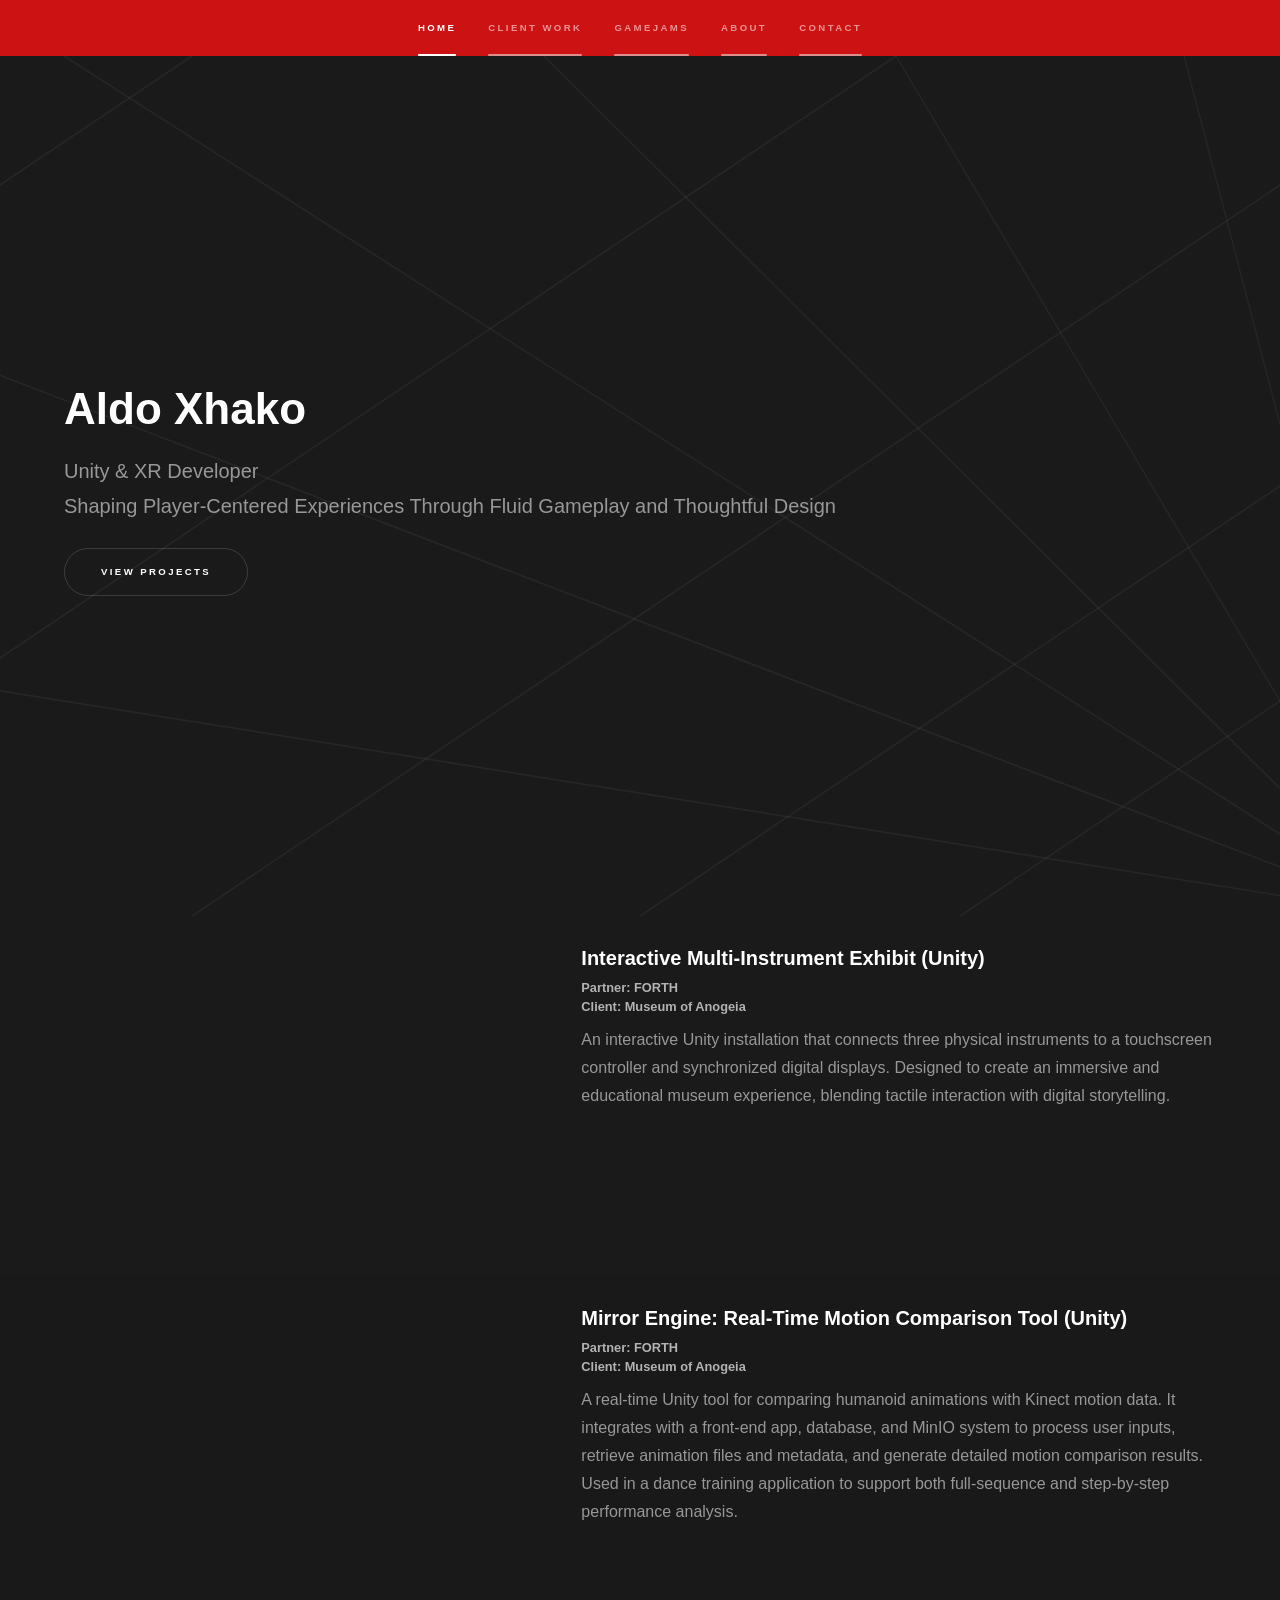
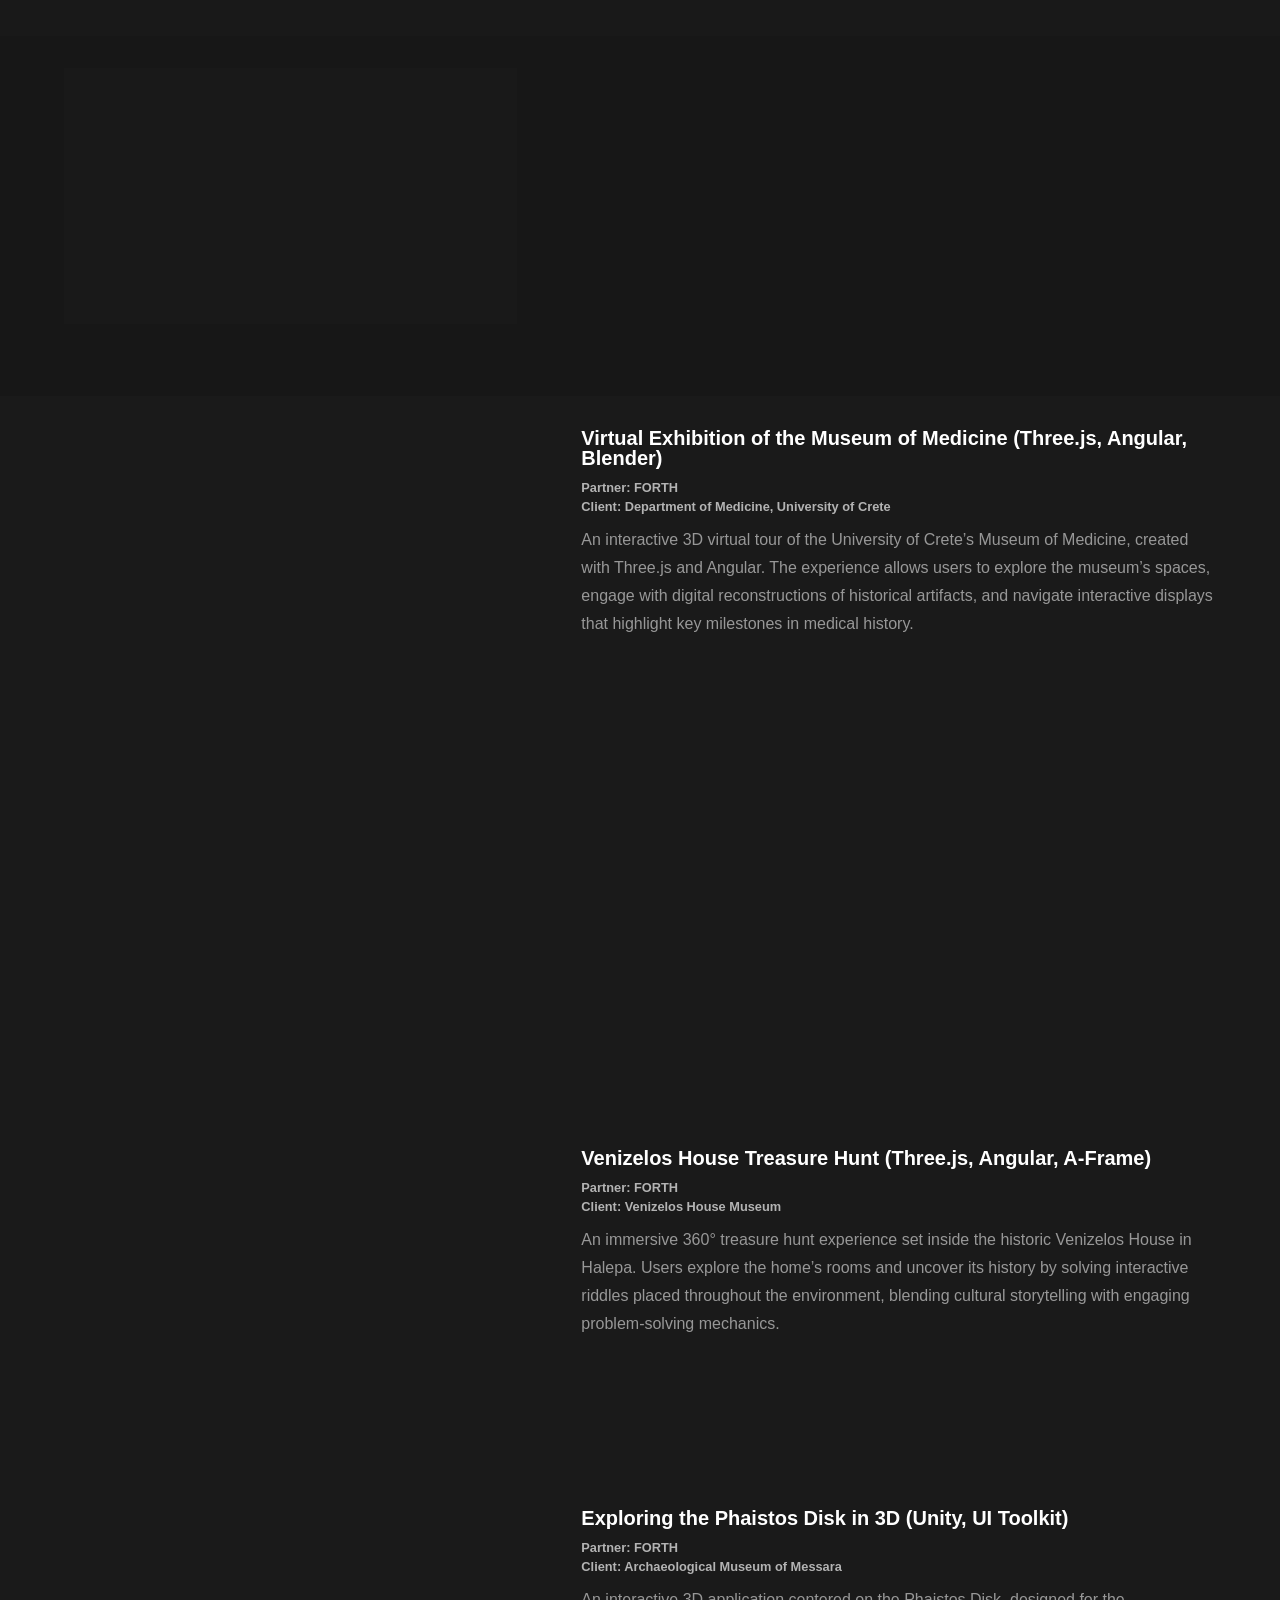
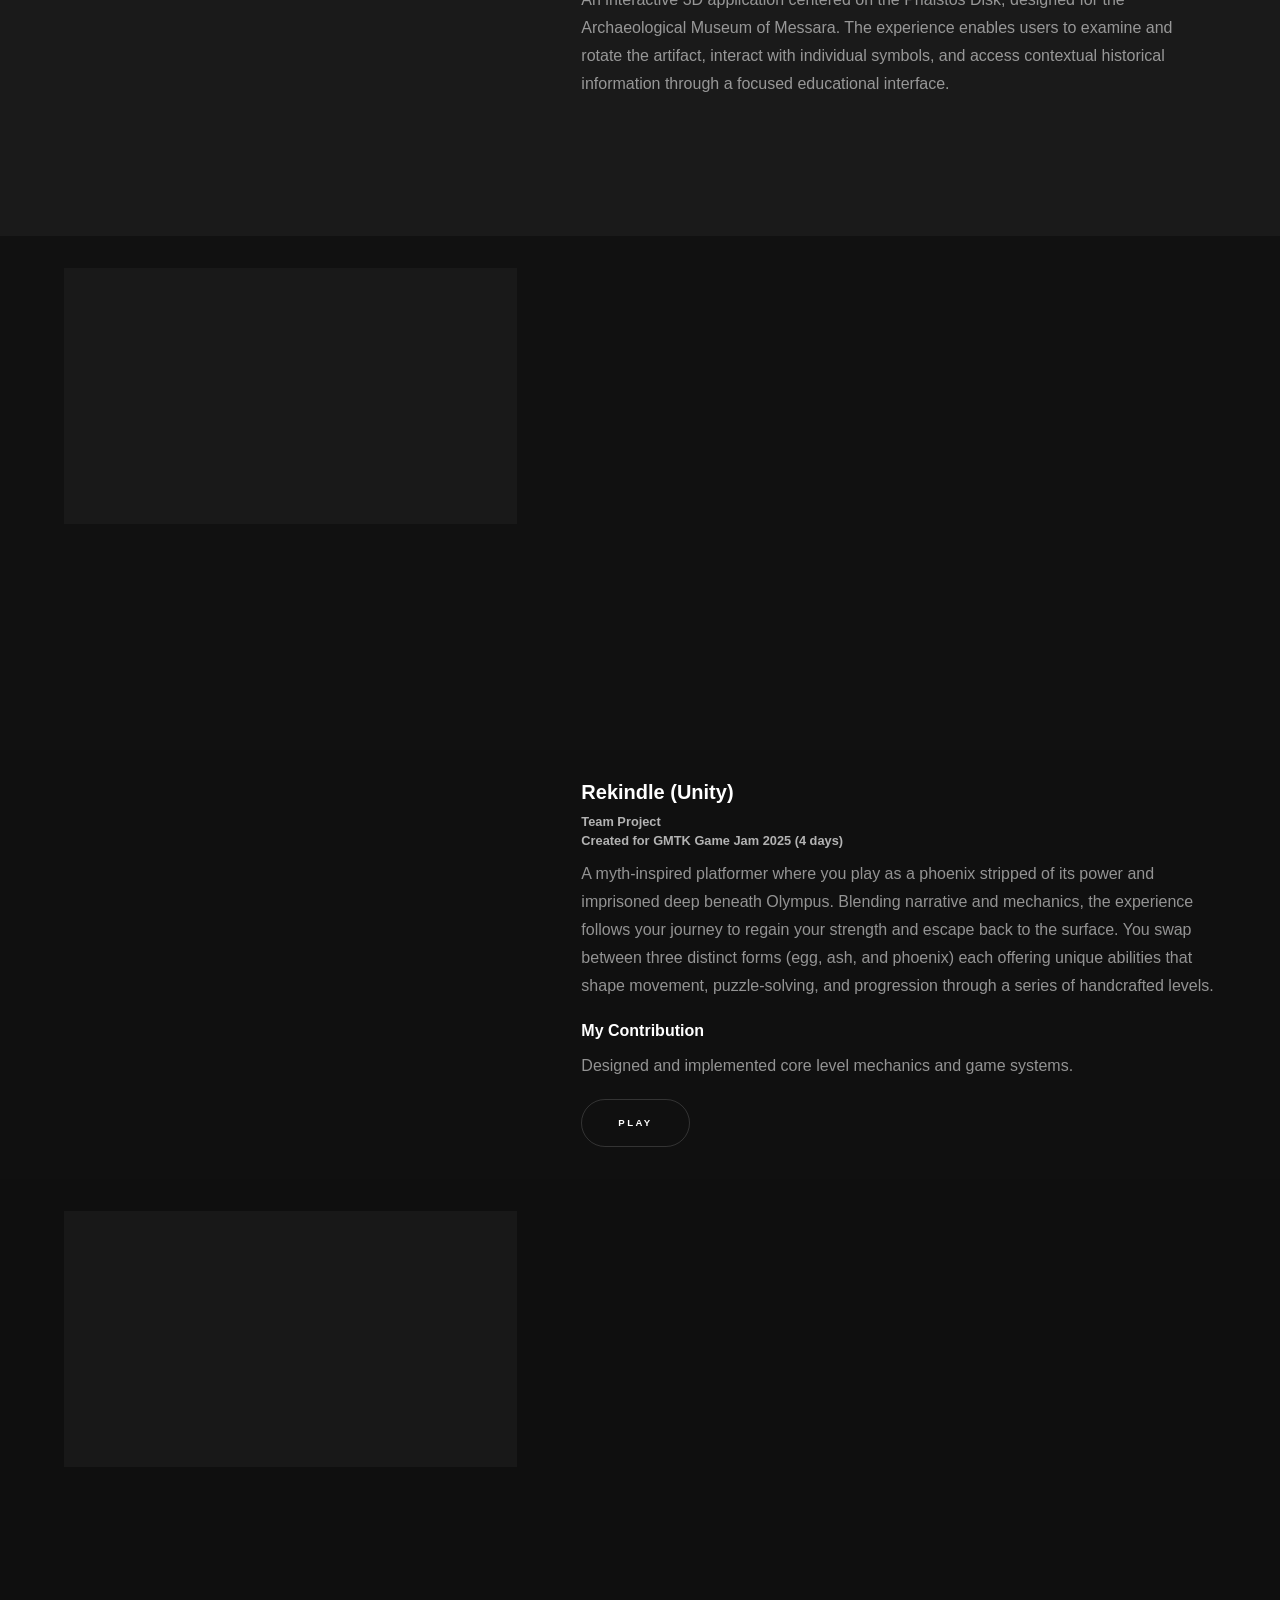
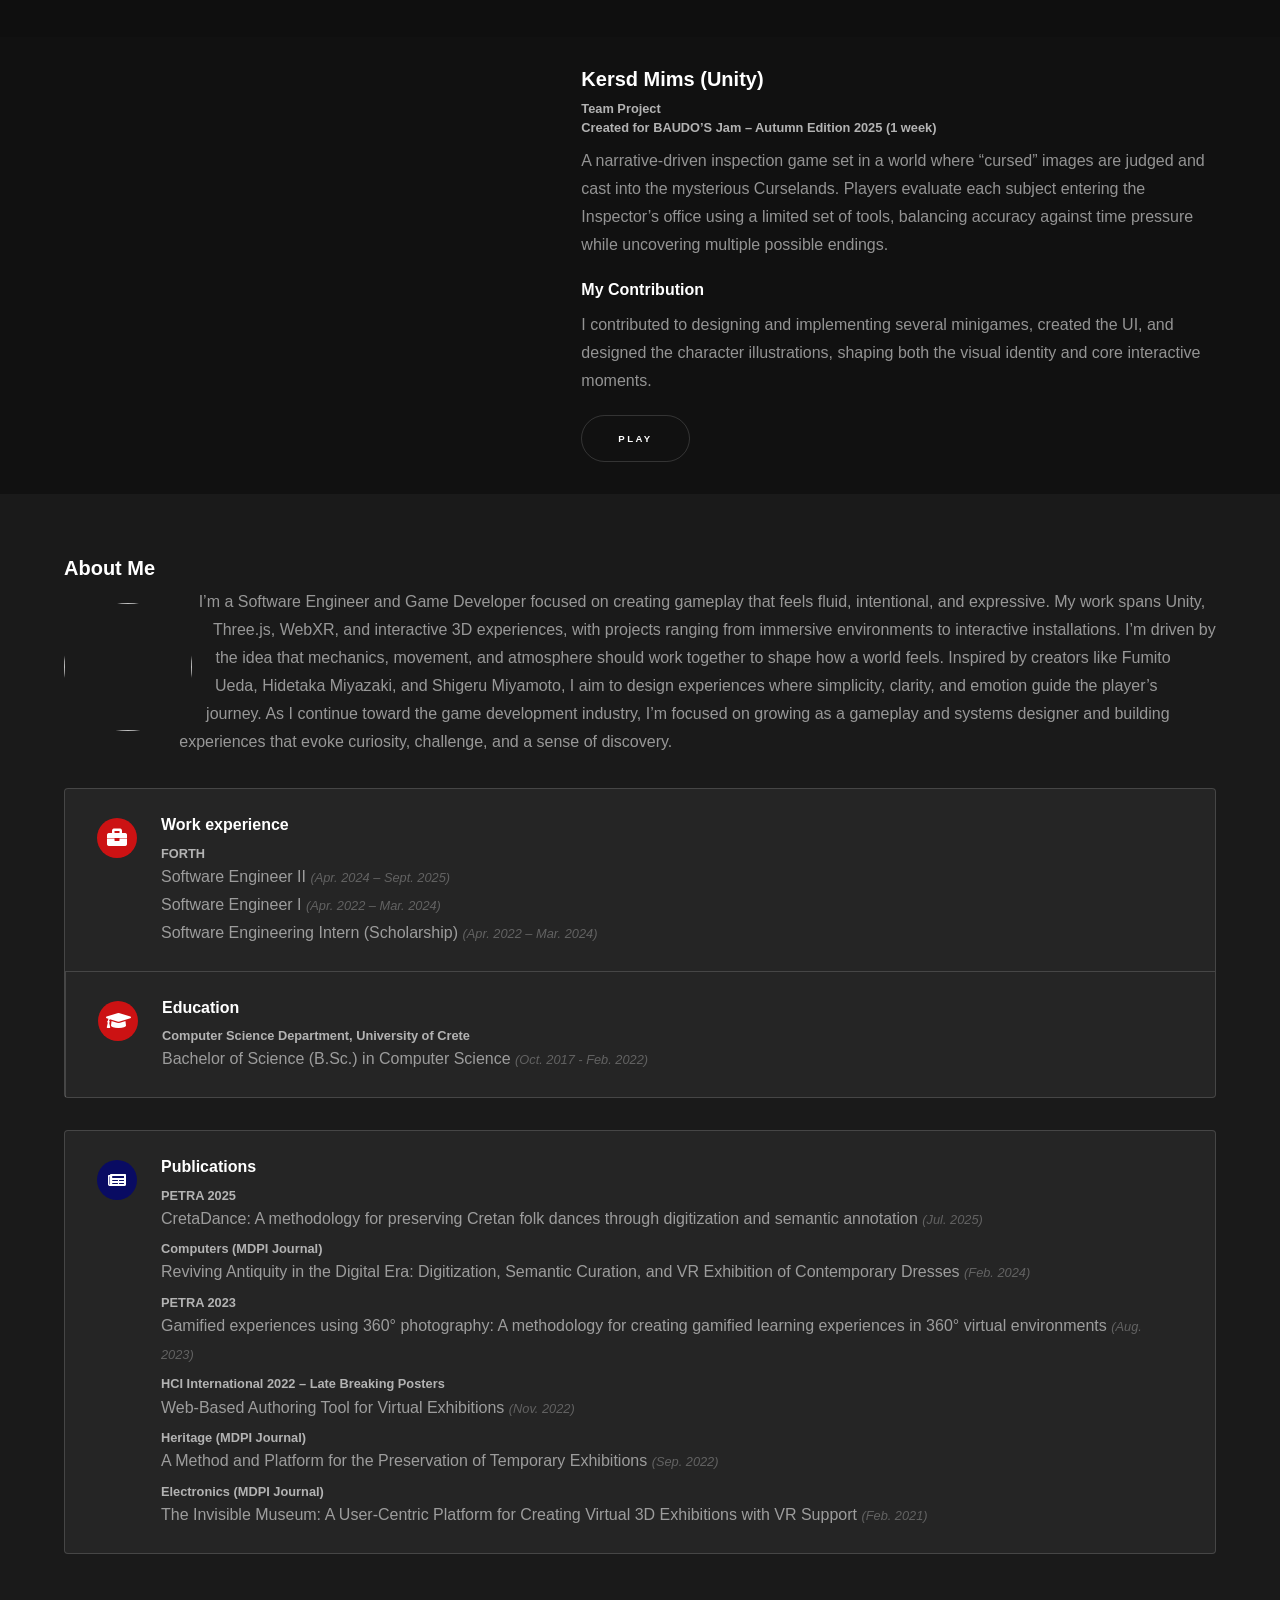
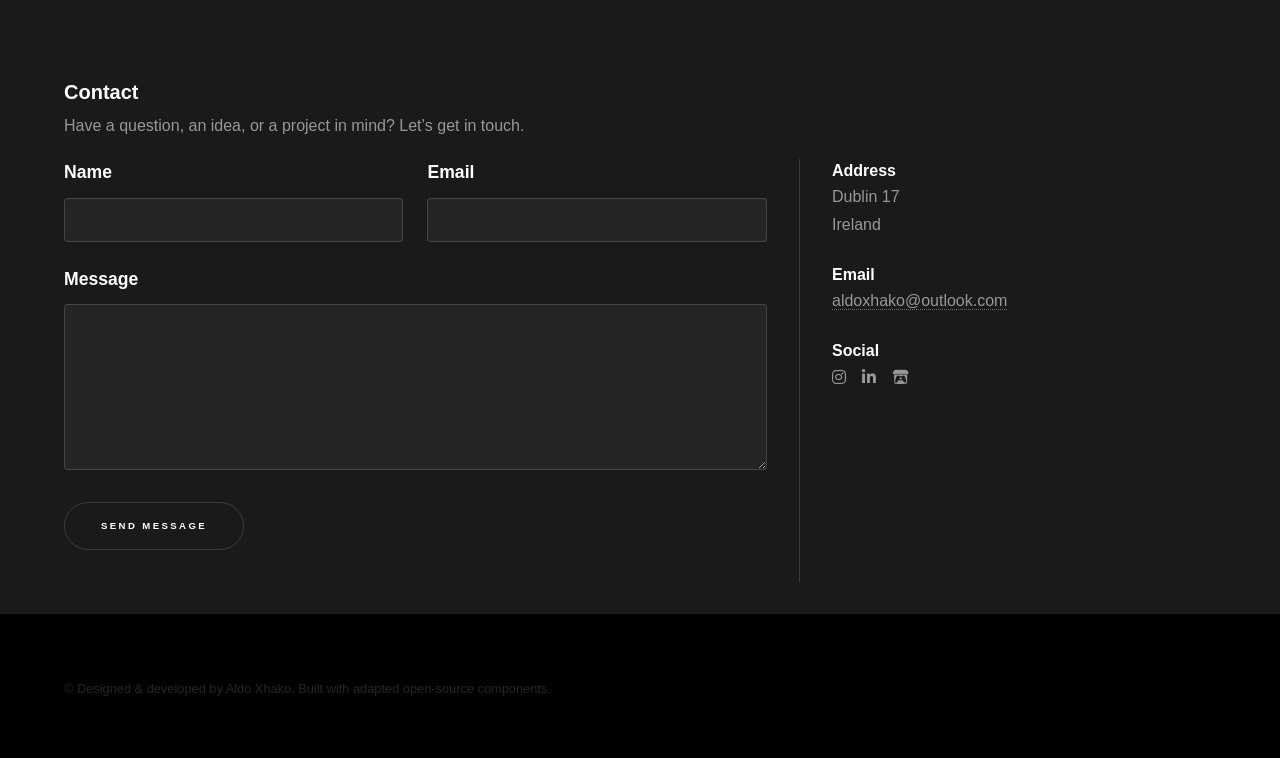
==== index.html @ 1042420d "Added compressed videos" ====
<!DOCTYPE HTML>
<html>
	<head>
		<title>Aldo Xhako</title>
		<meta charset="utf-8" />
		<meta name="viewport" content="width=device-width, initial-scale=1, user-scalable=no" />
		<link rel="stylesheet" href="assets/css/main.css" />
		<noscript><link rel="stylesheet" href="assets/css/noscript.css" /></noscript>
	</head>
	<body class="is-preload">

		<!-- Sidebar -->
		<section id="sidebar">
			<div class="inner">
				<nav>
					<ul>
						<li><a href="#intro">Home</a></li>
						<li><a href="#one">Client Work</a></li>
						<li><a href="#two">GameJams</a></li>
						<li><a href="#three">About</a></li>
						<li><a href="#four">Contact</a></li>
					</ul>

				</nav>
			</div>
		<a id="menuButton" href="#menu"></a>

		</section>

	<!-- Wrapper -->
		<div id="wrapper">

		<nav id="menu">
			<ul class="links">
				<li><a href="#intro">Home</a></li>
				<li><a href="#one">Client Work</a></li>
				<li><a href="#two">GameJams</a></li>
				<li><a href="#three">About</a></li>
				<li><a href="#four">Contact</a></li>
			</ul>
		</nav>

		<!-- Intro -->
			<section id="intro" class="wrapper style1 fullscreen fade-up">
				<div class="inner">
					<h1>Aldo Xhako</h1>
					<p>Unity & XR Developer</br>Shaping Player-Centered Experiences Through Fluid Gameplay and Thoughtful Design</p>
					<ul class="actions">
						<li><a href="#one" class="button scrolly">View Projects</a></li>
					</ul>
				</div>
			</section>

		<!-- One -->
			<section id="one" class="wrapper style2 spotlights">
				<section>
					<a class="image">
						<video autoplay muted loop playsinline loading="lazy">
							<source src="videos/Instruments.mp4" type="video/mp4">
						</video>
					</a>
					<div class="content">
						<div class="inner">
							<h2>Interactive Multi-Instrument Exhibit (Unity)</h2>
							<h5>Partner: FORTH</h5>
							<h5>Client: Museum of Anogeia</h5>
							<p>An interactive Unity installation that connects three physical instruments to a touchscreen controller and synchronized digital displays. 
								Designed to create an immersive and educational museum experience, blending tactile interaction with digital storytelling.</p>
						</div>
					</div>
				</section>
				<section>
					<a class="image">
						<video autoplay muted loop playsinline loading="lazy">
							<source src="videos/Mirror.mp4" type="video/mp4">
						</video>
					</a>
					<div class="content">
						<div class="inner">
							<h2>Mirror Engine: Real-Time Motion Comparison Tool (Unity)</h2>
							<h5>Partner: FORTH</h5>
							<h5>Client: Museum of Anogeia</h5>
							<p>A real-time Unity tool for comparing humanoid animations with Kinect motion data. It integrates with a front-end app, database, 
								and MinIO system to process user inputs, retrieve animation files and metadata, 
								and generate detailed motion comparison results.
								Used in a dance training application to support both full-sequence and step-by-step performance analysis.</p>
						</div>
					</div>
				</section>
				<section>
					<a class="image">
						<video autoplay muted loop playsinline loading="lazy">
							<source src="videos/vrHer.mp4" type="video/mp4">
						</video>
					</a>
					<div class="content">
						<div class="inner">
							<h2>VR Treasure Hunt Exploring Historical Sites in Heraklion (Unity)</h2>
							<h5>Partner: FORTH</h5>
							<h5>Client: Municipality of Heraklion</h5>
							<p>A VR treasure hunt set in a 3D recreation of Saint Mark’s Basilica, which serves as 
								a central hub with eight doors leading to 360° scenes of Heraklion. Each location features 
								interactive riddles that encourage exploration and learning, offering an immersive and educational journey through the city’s history.</p>
						</div>
					</div>
				</section>

				<section>
					<a class="image">
						<video autoplay muted loop playsinline loading="lazy">
							<source src="videos/iatriki.mp4" type="video/mp4">
						</video>
					</a>
					<div class="content">
						<div class="inner">
							<h2>Virtual Exhibition of the Museum of Medicine (Three.js, Angular, Blender)</h2>
							<h5>Partner: FORTH</h5>
							<h5>Client: Department of Medicine, University of Crete</h5>
							<p>An interactive 3D virtual tour of the University of Crete’s Museum of Medicine, created with Three.js and Angular. The experience 
								allows users to explore the museum’s spaces, engage with digital reconstructions of historical artifacts, 
								and navigate interactive displays that highlight key milestones in medical history.</p>
						</div>
					</div>
				</section>

				<section>
					<a class="image">
						<video autoplay muted loop playsinline loading="lazy">
							<source src="videos/Rethimno.mp4" type="video/mp4">
						</video>
					</a>
					<div class="content">
						<div class="inner">
							<h2>Virtual Exhibition for the Museum of Education (Three.js, Angular, Blender)</h2>
							<h5>Partner: FORTH</h5>
							<h5>Client: Department of Primary Education, University of Crete</h5>
							<p>An interactive 3D virtual tour created for the Museum of Education at the University of Crete. 
								Designed as part of the Application for the Educational Activity of Preserving Digitized Material, 
								the experience allows users to explore exhibits, interact with educational content, and engage with digital 
								reconstructions in an immersive learning environment.</p>
						</div>
					</div>
				</section>

				<section>
					<a class="image">
						<video autoplay muted loop playsinline loading="lazy">
							<source src="videos/Venizelos.mp4" type="video/mp4">
						</video>
					</a>
					<div class="content">
						<div class="inner">
							<h2>Venizelos House Treasure Hunt (Three.js, Angular, A-Frame)</h2>
							<h5>Partner: FORTH</h5>
							<h5>Client: Venizelos House Museum</h5>
							<p>An immersive 360° treasure hunt experience set inside the historic Venizelos House in Halepa. Users explore the home’s rooms 
								and uncover its history by solving interactive riddles placed throughout the environment, blending cultural storytelling with 
								engaging problem-solving mechanics.</p>
						</div>
					</div>
				</section>

				<section>
					<a class="image"><img src="images/pic02.jpg" alt="" data-position="25% 25%" /></a>
					<div class="content">
						<div class="inner">
							<h2>Exploring the Phaistos Disk in 3D (Unity, UI Toolkit)</h2>
							<h5>Partner: FORTH</h5>
							<h5>Client: Archaeological Museum of Messara</h5>
							<p>An interactive 3D application centered on the Phaistos Disk, designed for the Archaeological Museum of Messara. 
								The experience enables users to examine and rotate the artifact, interact with individual symbols, 
								and access contextual historical information through a focused educational interface.</p>
						</div>
					</div>
				</section>
			</section>

		<!-- Two -->
			<section id="two" class="wrapper style3 spotlights">
				<!-- <h1>GameJams</h1> -->
				<section>
					<a class="image">
						<video autoplay muted loop playsinline loading="lazy">
							<source src="videos/kastron.mp4" type="video/mp4">
						</video>
					</a>
					<div class="content">
						<div class="inner">
							<h2>Kastron That Grows (Unity)</h2>
							<h5>Team Project</h5>
							<h5>Created for Coco Code GameJam 2 (1 week)</h5>
							<p>A decision-based kingdom-management game where you play as the ruler of a distant island, tasked with constructing a towering 
								monument while balancing the influence of three competing factions: the Greens, the Blues, and the Church. Each day, emissaries 
								demand favors in exchange for helping build the tower, and every choice shifts the factions' power, letting any one faction fall to 
								0 or reach 100 leads to the collapse of your rule.</p>

							<h4>My Contribution</h4>
							<p>I designed and implemented gameplay mechanics focused on visual narration and cinematic presentation, including dynamic camera behavior 
								and interactive sequences that reinforce the game’s narrative tension and pacing.</p>
							<a href="https://grguru.itch.io/thekastronthatgrows" class="button">Play</a>
						</div>
					</div>
				</section>


				<section>
					<a class="image">
						<video autoplay muted loop playsinline loading="lazy">
							<source src="videos/Kinderd.mp4" type="video/mp4">
						</video>
					</a>
					<div class="content">
						<div class="inner">
							<h2>Rekindle (Unity)</h2>
							<h5>Team Project</h5>
							<h5>Created for GMTK Game Jam 2025 (4 days)</h5>
							<p>A myth-inspired platformer where you play as a phoenix stripped of its power and imprisoned deep beneath Olympus. Blending narrative 
								and mechanics, the experience follows your journey to regain your strength and escape back to the surface. You swap between three 
								distinct forms (egg, ash, and phoenix) each offering unique abilities that shape movement, puzzle-solving, and progression 
								through a series of handcrafted levels.</p>

							<h4>My Contribution</h4>
							<p>Designed and implemented core level mechanics and game systems.</p>
							<a href="https://grguru.itch.io/rekindle-hostage-by-hera" class="button">Play</a>
						</div>
					</div>
				</section>

				<section>
					<a class="image">
						<video autoplay muted loop playsinline loading="lazy">
							<source src="videos/Wave.mp4" type="video/mp4">
						</video>
					</a>
					<div class="content">
						<div class="inner">
							<h2>Wave After Wave (Unity)</h2>
							<h5>Solo Project</h5>
							<h5>Created for Chili Code Jam 3 (1 week)</h5>
							<p>A lighthearted side-scrolling adventure following Delpro, who escapes a boring summer day by heading to the beach in search of excitement. '
								Players ride procedurally generated waves, perform tricks, and navigate the rhythm of the sea as each run unfolds with new terrain. 
								Featuring mobile-friendly controls and hand-crafted sprite art, the game blends simple mechanics with a relaxed, summery atmosphere designed for quick, replayable fun.</p>

							<h4>My Contribution</h4>
							<p>Developed solo, including all gameplay systems and custom sprite art.</p>
							<a href="https://airagon.itch.io/wave-after-wave" class="button">Play</a>
						</div>
					</div>
				</section>

				<section>
					<a class="image">
						<video autoplay muted loop playsinline loading="lazy">
							<source src="videos/Kersd.mp4" type="video/mp4">
						</video>
					</a>
					<div class="content">
						<div class="inner">
							<h2>Kersd Mims (Unity)</h2>
							<h5>Team Project</h5>
							<h5>Created for BAUDO’S Jam – Autumn Edition 2025 (1 week)</h5>
							<p>A narrative-driven inspection game set in a world where “cursed” images are judged and cast into the mysterious Curselands. 
								Players evaluate each subject entering the Inspector’s office using a limited set of tools, balancing accuracy against 
								time pressure while uncovering multiple possible endings.</p>

							<h4>My Contribution</h4>
							<p>I contributed to designing and implementing several minigames, created the UI, and designed the character illustrations, shaping both the visual identity and core interactive moments.</p>
							<a href="https://airagon.itch.io/kersd-mims" class="button">Play</a>
						</div>
					</div>
				</section>

			</section>

		<!-- Three -->
			<section id="three" class="wrapper style2 fade-up">
				<div class="inner">
					<h2>About Me</h2>

					<div class="wrap">
						<img src="images/pic01.jpg" class="circle-img">
						<p id="aboutParagraph">I’m a Software Engineer and Game Developer focused on creating gameplay that feels fluid, intentional, and expressive. My work spans Unity, Three.js, WebXR, 
							and interactive 3D experiences, with projects ranging from immersive environments to interactive installations. 
							I’m driven by the idea that mechanics, movement, and atmosphere should work together to shape how a world feels. Inspired by creators like Fumito Ueda, 
							Hidetaka Miyazaki, and Shigeru Miyamoto, I aim to design experiences where simplicity, clarity, and emotion guide the player’s journey. 
							As I continue toward the game development industry, I’m focused on growing as a gameplay and systems designer and building experiences that evoke curiosity, challenge, and a sense of discovery.
						</p>
					</div>

					<div class="features">
						<section>
							<span class="icon solid major fa-briefcase"></span>
							<h3>Work experience</h3>
							<h5>FORTH</h5>
							<p>Software Engineer II <i>(Apr. 2024 – Sept. 2025)</i></p>
							<p>Software Engineer I <i>(Apr. 2022 – Mar. 2024)</i></p>
							<p>Software Engineering Intern (Scholarship) <i>(Apr. 2022 – Mar. 2024)</i></p>
						</section>
						<section>
							<span class="icon solid major fa-graduation-cap"></span>
							<h3>Education</h3>
							<h5>Computer Science Department, University of Crete</h5>
							<p>Bachelor of Science (B.Sc.) in Computer Science <i>(Oct. 2017 ‑ Feb. 2022)</i></p>
						</section>
					</div>

					<div class="features">
						<section>
							<span class="icon solid secondary fa-newspaper"></span>
							<h3>Publications</h3>
							<a href="https://dl.acm.org/doi/10.1145/3733155.3733219">
								<h5>PETRA 2025</h5>
								<p>CretaDance: A methodology for preserving Cretan folk dances through digitization and semantic annotation <i>(Jul. 2025)</i></p>
							</a>

							<a href="https://www.mdpi.com/2073-431X/13/3/57">
								<h5>Computers (MDPI Journal)</h5>
								<p>Reviving Antiquity in the Digital Era: Digitization, Semantic Curation, and VR Exhibition of Contemporary Dresses <i>(Feb. 2024)</i></p>
							</a>

							<a href="https://dl.acm.org/doi/abs/10.1145/3594806.3594858">
								<h5>PETRA 2023</h5>
								<p>Gamified experiences using 360° photography: A methodology for creating gamified learning experiences in 360° virtual environments <i>(Aug. 2023)</i></p>
							</a>

							<a href="https://link.springer.com/chapter/10.1007/978-3-031-19679-9_48">
								<h5>HCI International 2022 – Late Breaking Posters</h5>
								<p>Web‑Based Authoring Tool for Virtual Exhibitions <i>(Nov. 2022)</i></p>
							</a>


							<a href="https://doi.org/10.3390/heritage5040147">
								<h5>Heritage (MDPI Journal)</h5>
								<p>A Method and Platform for the Preservation of Temporary Exhibitions <i>(Sep. 2022)</i></p>
							</a>

							<a href="https://www.mdpi.com/2079-9292/10/3/363">
								<h5>Electronics (MDPI Journal)</h5>
								<p>The Invisible Museum: A User‑Centric Platform for Creating Virtual 3D Exhibitions with VR Support <i>(Feb. 2021)</i></p>
							</a>

						</section>
					</div>
				</div>
			</section>

		<!-- Four -->
			<section id="four" class="wrapper style1 fade-up">
				<div class="inner">
					<h2>Contact</h2>
					<p>Have a question, an idea, or a project in mind? Let’s get in touch.</p>
					<div class="split style1">
						<section>
							<form method="post" action="https://formspree.io/f/xrbrddbv">
								<div class="fields">
									<div class="field half">
										<label for="name">Name</label>
										<input type="text" name="name" id="name" />
									</div>
									<div class="field half">
										<label for="email">Email</label>
										<input type="text" name="email" id="email" />
									</div>
									<div class="field">
										<label for="message">Message</label>
										<textarea name="message" id="message" rows="5"></textarea>
									</div>
								</div>
								<ul class="actions">
									<li><a href="" class="button submit">Send Message</a></li>
								</ul>
							</form>
						</section>
						<section>
							<ul class="contact">
								<li>
									<h3>Address</h3>
									<!-- <span>Malahide Road<br /> -->
									Dublin 17<br />
									Ireland</span>
								</li>
								<li>
									<h3>Email</h3>
									<a href="#">aldoxhako@outlook.com</a>
								</li>
								<!-- <li>
									<h3>Phone</h3>
									<span>(000) 000-0000</span>
								</li> -->
								<li>
									<h3>Social</h3>
									<ul class="icons">
										<li><a href="https://www.instagram.com/aldojhako/" class="icon brands fa-instagram"><span class="label">Instagram</span></a></li>
										<li><a href="https://www.linkedin.com/in/aldoxhako/" class="icon brands fa-linkedin-in"><span class="label">LinkedIn</span></a></li>
										<li><a href="https://airagon.itch.io/" class="icon brands fa-itch-io"><span class="label">LinkedIn</span></a></li>
									</ul>
								</li>
							</ul>
						</section>
					</div>
				</div>
			</section>

		</div>

	<!-- Footer -->
		<footer id="footer" class="wrapper style1-alt">
			<div class="inner">
				<ul class="menu">
					<li>&copy; Designed & developed by Aldo Xhako. Built with adapted open-source components.</li>
				</ul>
			</div>
		</footer>

	<!-- Scripts -->
		<script src="assets/js/jquery.min.js"></script>
		<script src="assets/js/jquery.scrollex.min.js"></script>
		<script src="assets/js/jquery.scrolly.min.js"></script>
		<script src="assets/js/browser.min.js"></script>
		<script src="assets/js/breakpoints.min.js"></script>
		<script src="assets/js/util.js"></script>
		<script src="assets/js/main.js"></script>

	</body>
</html>
---- assets/css/noscript.css ----
/* Spotlights */

	.spotlights > section > .image:before {
		opacity: 0 !important;
	}

	.spotlights > section > .content > .inner {
		-moz-transform: none !important;
		-webkit-transform: none !important;
		-ms-transform: none !important;
		transform: none !important;
		opacity: 1 !important;
	}

/* Wrapper */

	.wrapper > .inner {
		opacity: 1 !important;
		-moz-transform: none !important;
		-webkit-transform: none !important;
		-ms-transform: none !important;
		transform: none !important;
	}

/* Sidebar */

	#sidebar > .inner {
		opacity: 1 !important;
	}

	#sidebar nav > ul > li {
		-moz-transform: none !important;
		-webkit-transform: none !important;
		-ms-transform: none !important;
		transform: none !important;
		opacity: 1 !important;
	}
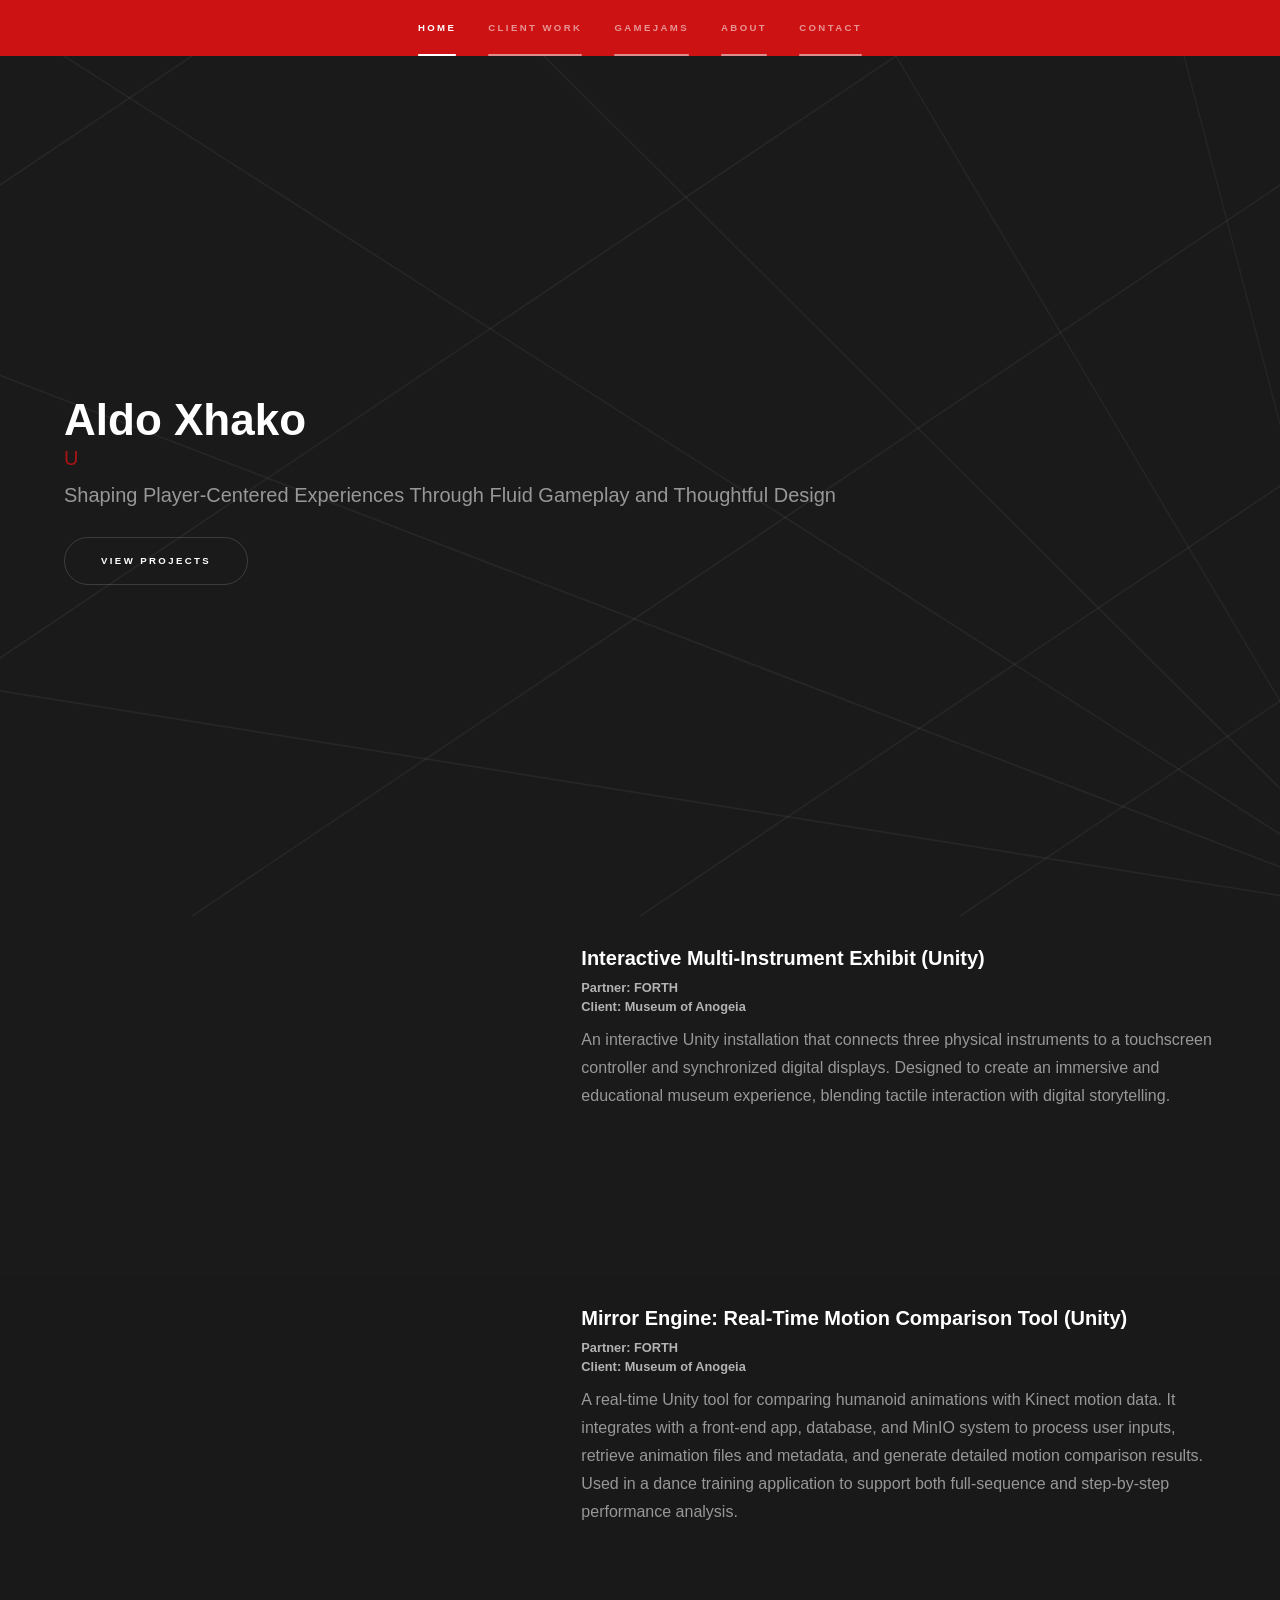
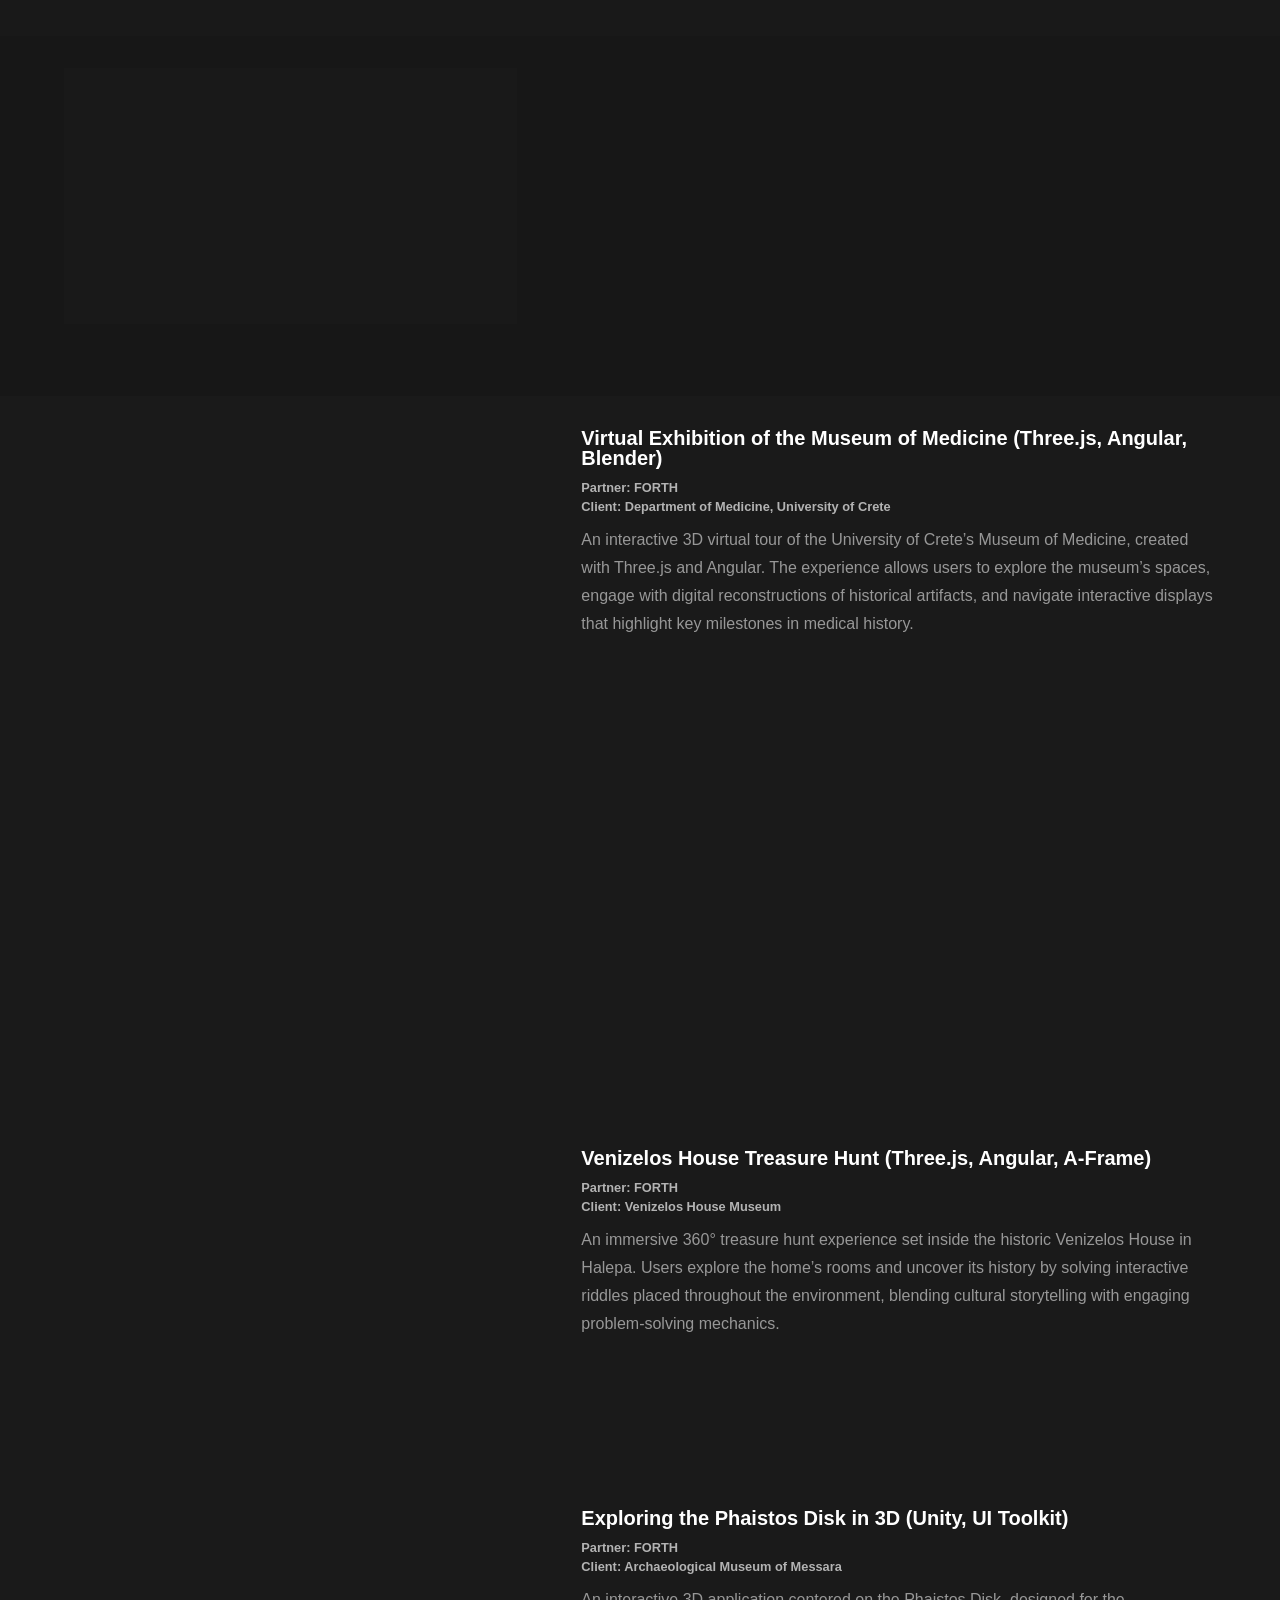
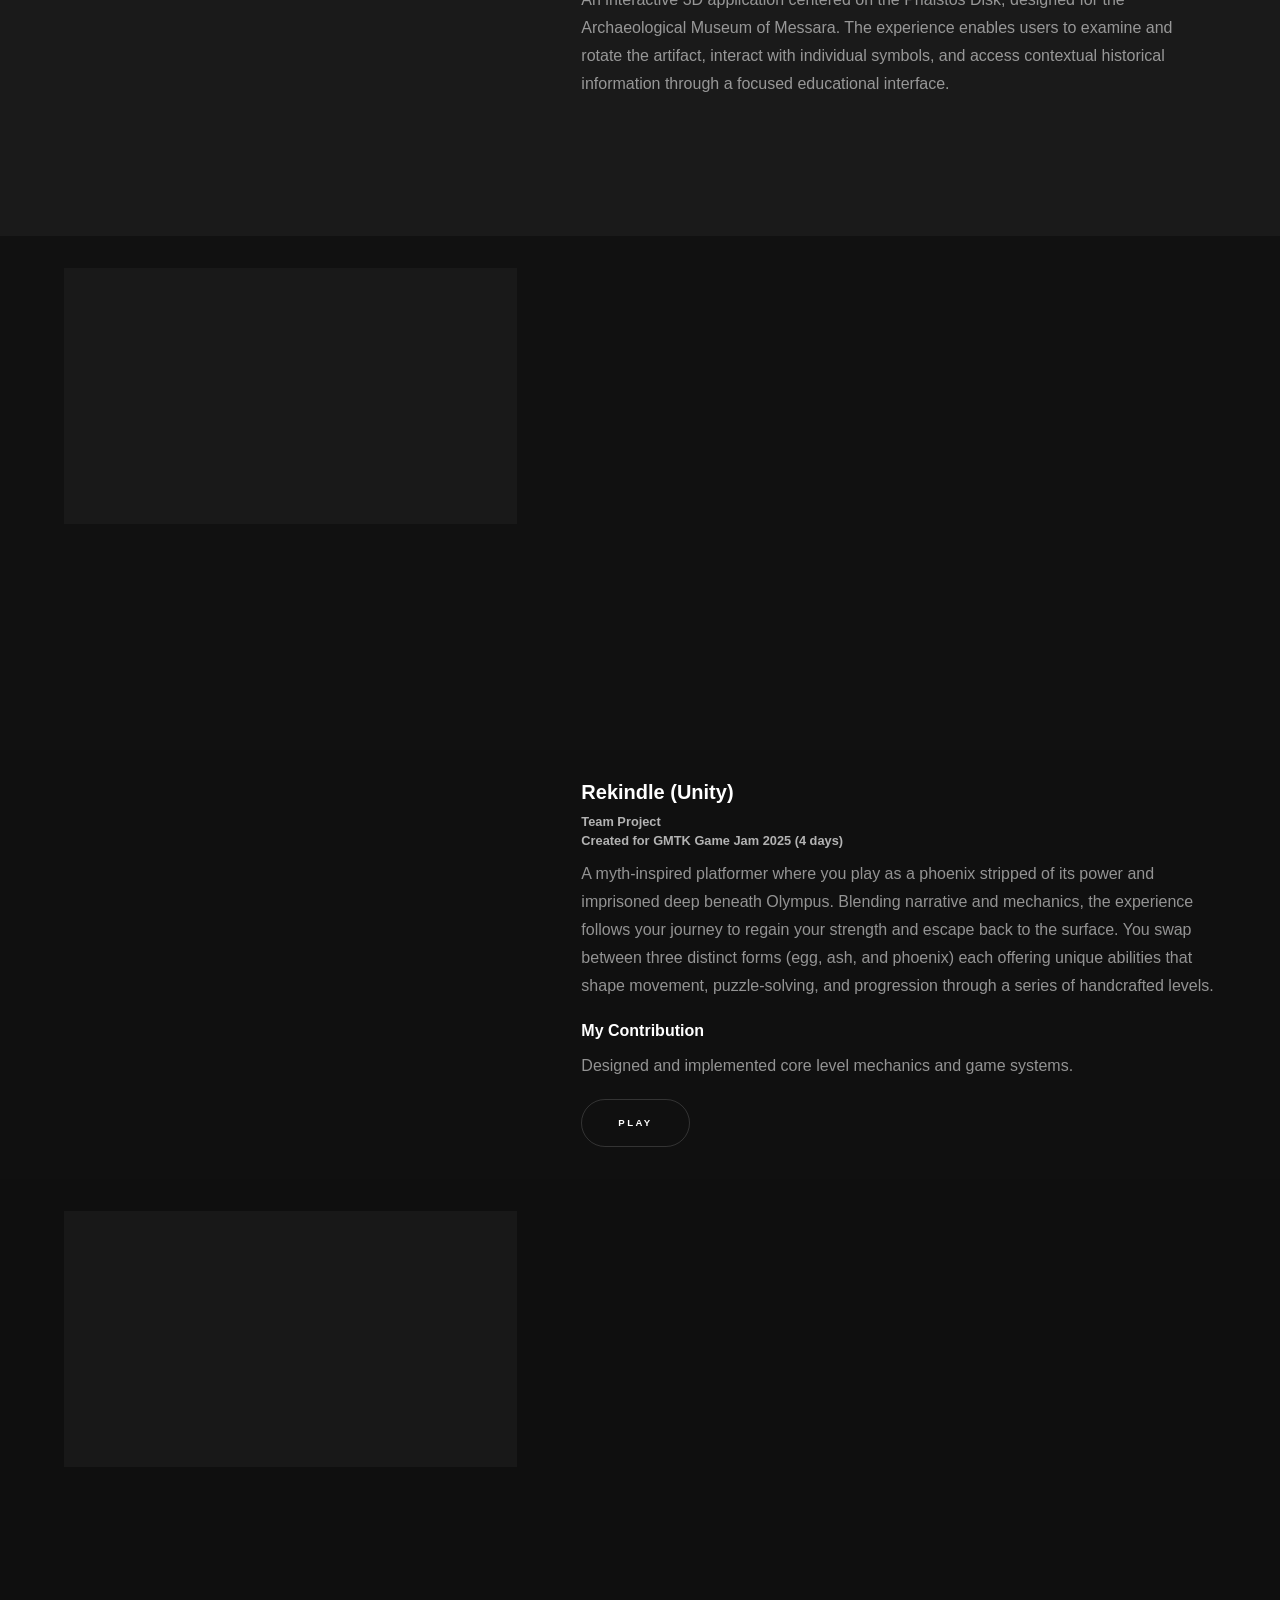
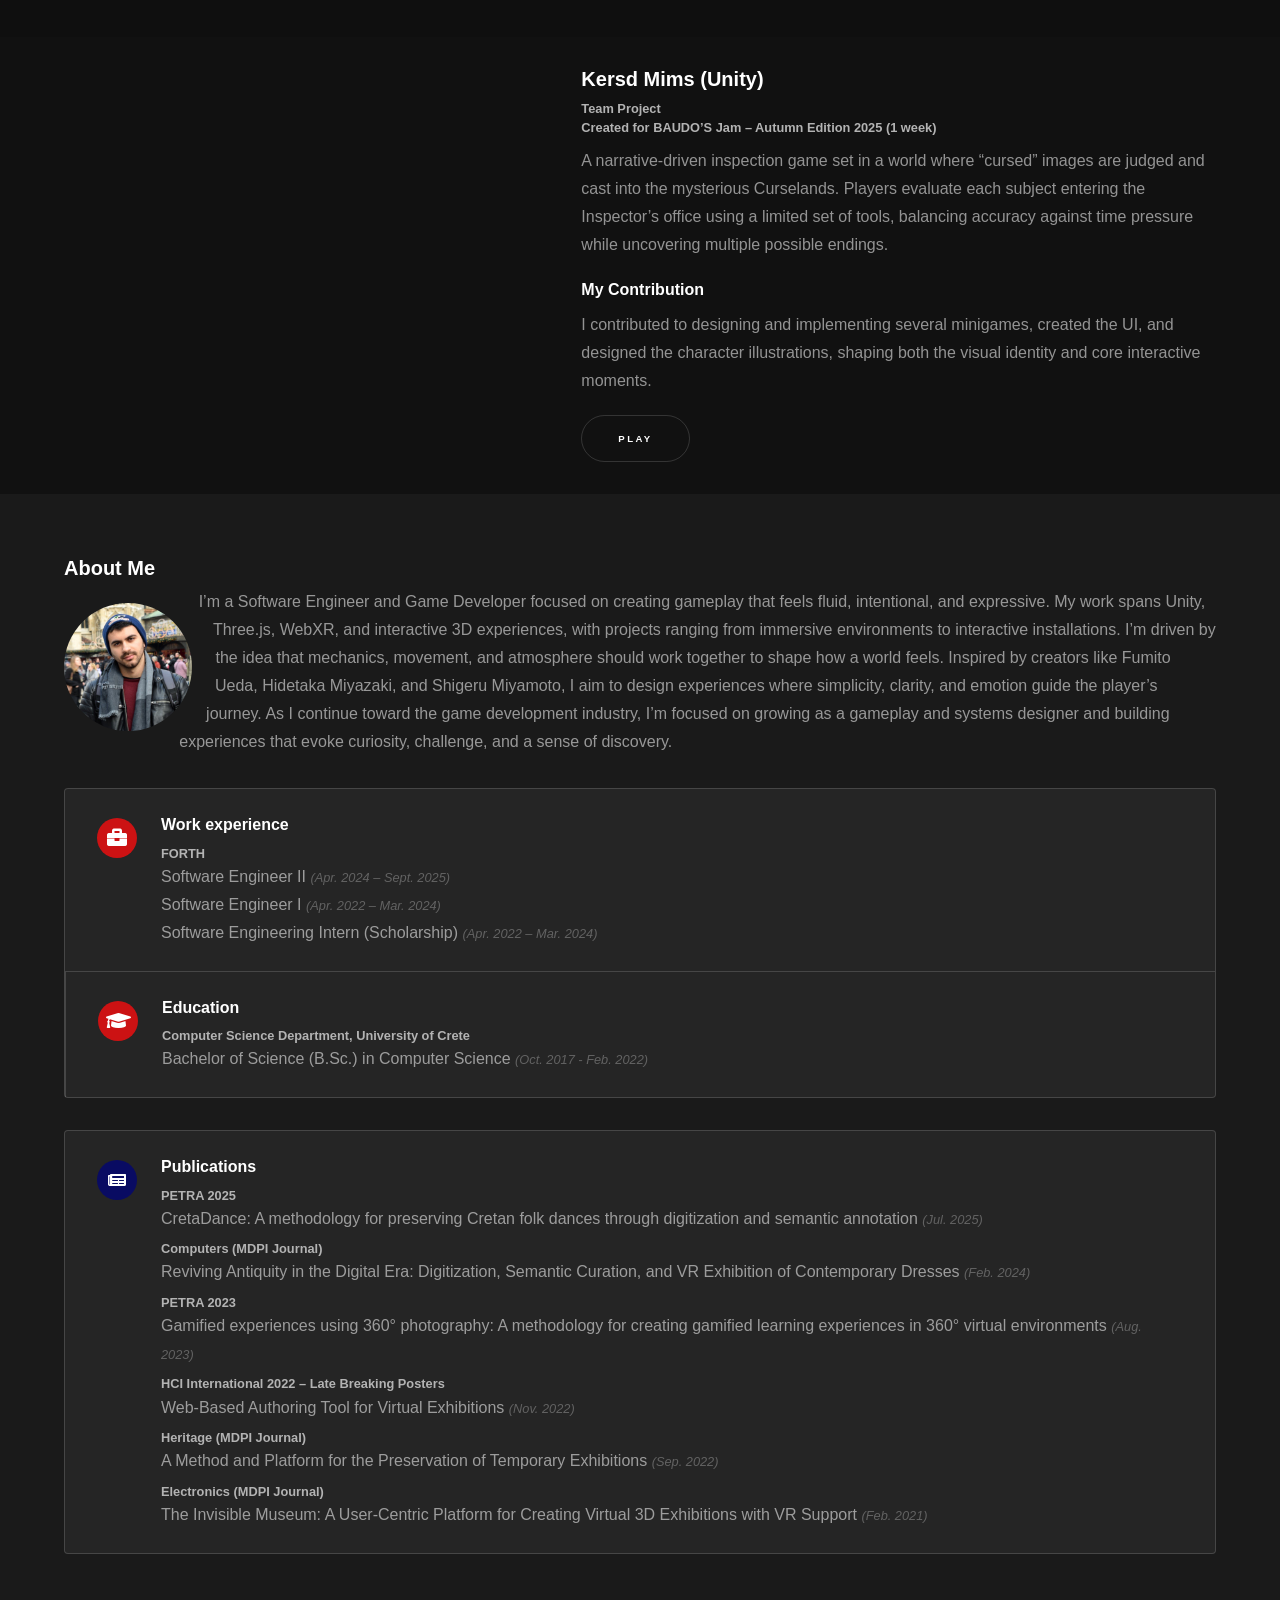
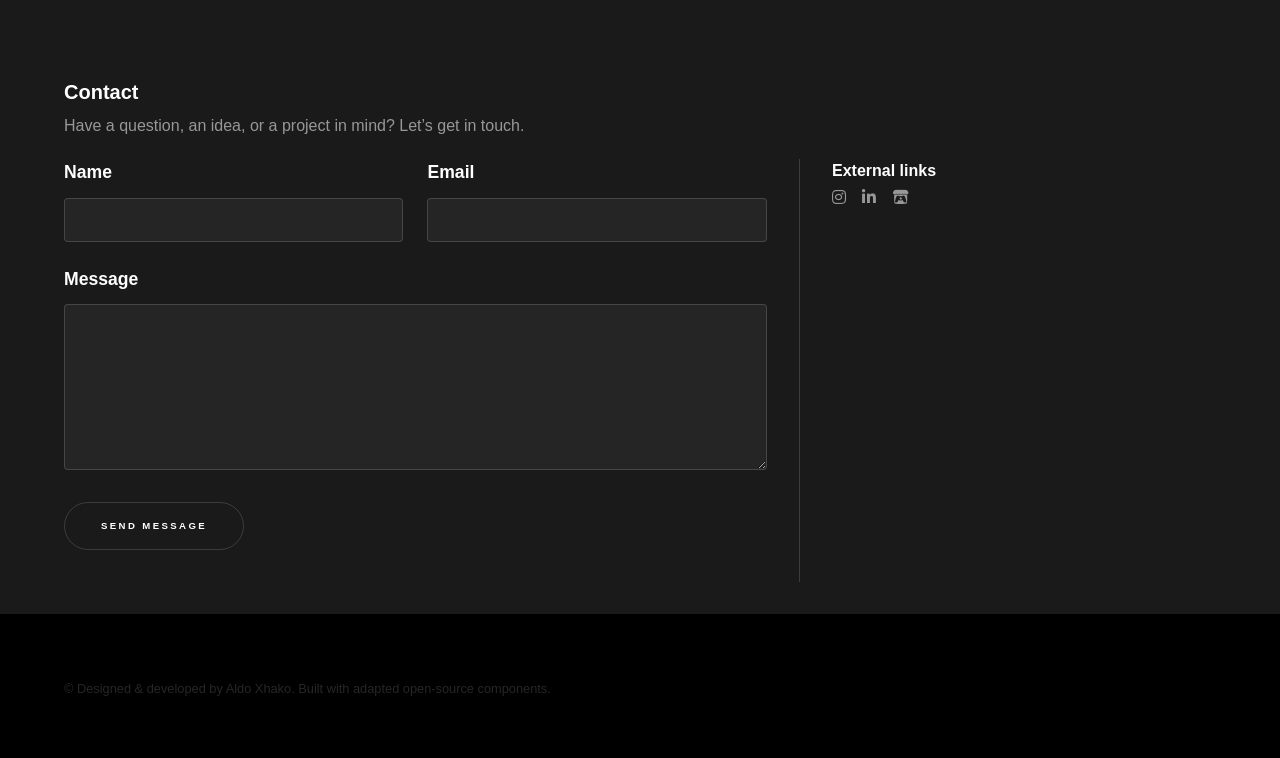
==== commit 919916a3: "added profile image an plaveholder disk video" ====
--- a/index.html
+++ b/index.html
@@ -44,7 +44,8 @@
 			<section id="intro" class="wrapper style1 fullscreen fade-up">
 				<div class="inner">
 					<h1>Aldo Xhako</h1>
-					<p>Unity & XR Developer</br>Shaping Player-Centered Experiences Through Fluid Gameplay and Thoughtful Design</p>
+					<p id="jobTitle">Unity & XR Developer</p>
+					<p>Shaping Player-Centered Experiences Through Fluid Gameplay and Thoughtful Design</p>
 					<ul class="actions">
 						<li><a href="#one" class="button scrolly">View Projects</a></li>
 					</ul>
@@ -161,7 +162,11 @@
 				</section>
 
 				<section>
-					<a class="image"><img src="images/pic02.jpg" alt="" data-position="25% 25%" /></a>
+					<a class="image">
+						<video autoplay muted loop playsinline loading="lazy">
+							<source src="videos/disk.mp4" type="video/mp4">
+						</video>
+					</a>
 					<div class="content">
 						<div class="inner">
 							<h2>Exploring the Phaistos Disk in 3D (Unity, UI Toolkit)</h2>
@@ -278,7 +283,7 @@
 					<h2>About Me</h2>
 
 					<div class="wrap">
-						<img src="images/pic01.jpg" class="circle-img">
+						<img src="images/profile.jpg" class="circle-img">
 						<p id="aboutParagraph">I’m a Software Engineer and Game Developer focused on creating gameplay that feels fluid, intentional, and expressive. My work spans Unity, Three.js, WebXR, 
 							and interactive 3D experiences, with projects ranging from immersive environments to interactive installations. 
 							I’m driven by the idea that mechanics, movement, and atmosphere should work together to shape how a world feels. Inspired by creators like Fumito Ueda, 
@@ -374,21 +379,7 @@
 						<section>
 							<ul class="contact">
 								<li>
-									<h3>Address</h3>
-									<!-- <span>Malahide Road<br /> -->
-									Dublin 17<br />
-									Ireland</span>
-								</li>
-								<li>
-									<h3>Email</h3>
-									<a href="#">aldoxhako@outlook.com</a>
-								</li>
-								<!-- <li>
-									<h3>Phone</h3>
-									<span>(000) 000-0000</span>
-								</li> -->
-								<li>
-									<h3>Social</h3>
+									<h3>External links</h3>
 									<ul class="icons">
 										<li><a href="https://www.instagram.com/aldojhako/" class="icon brands fa-instagram"><span class="label">Instagram</span></a></li>
 										<li><a href="https://www.linkedin.com/in/aldoxhako/" class="icon brands fa-linkedin-in"><span class="label">LinkedIn</span></a></li>
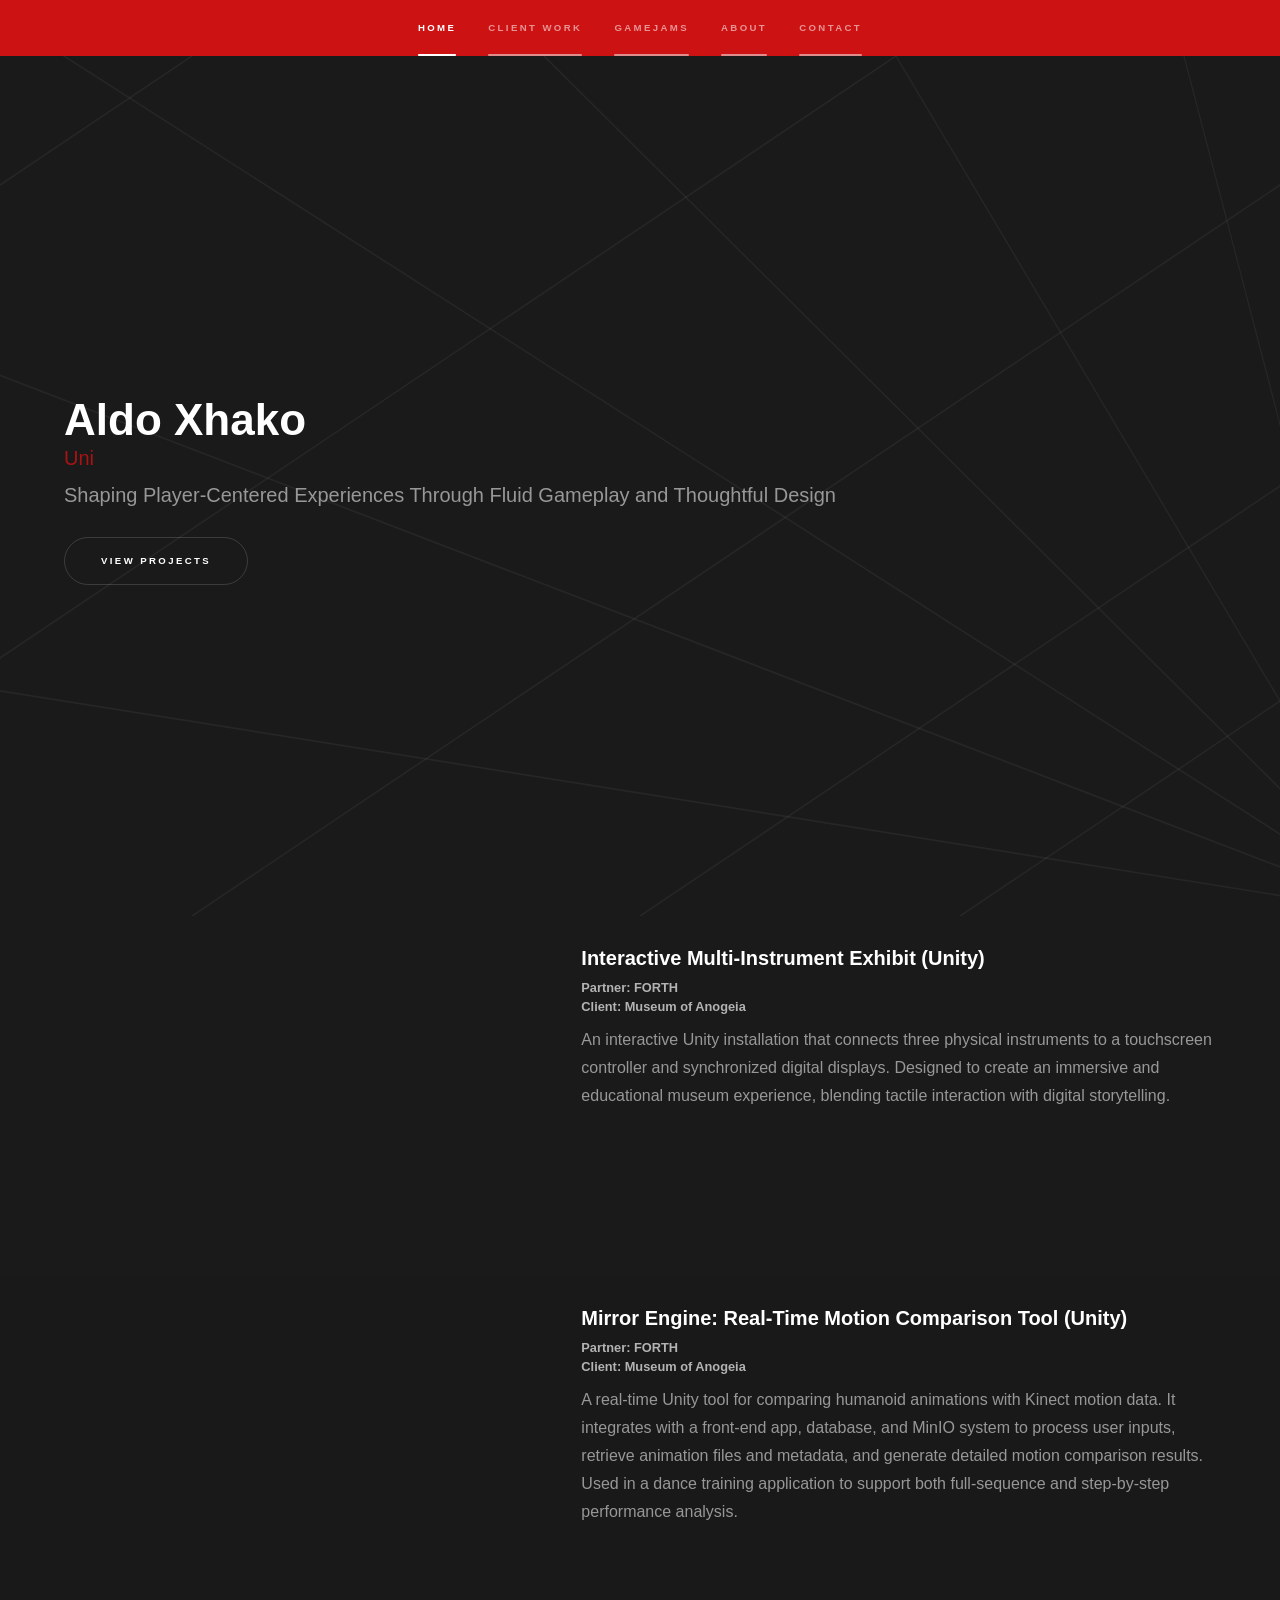
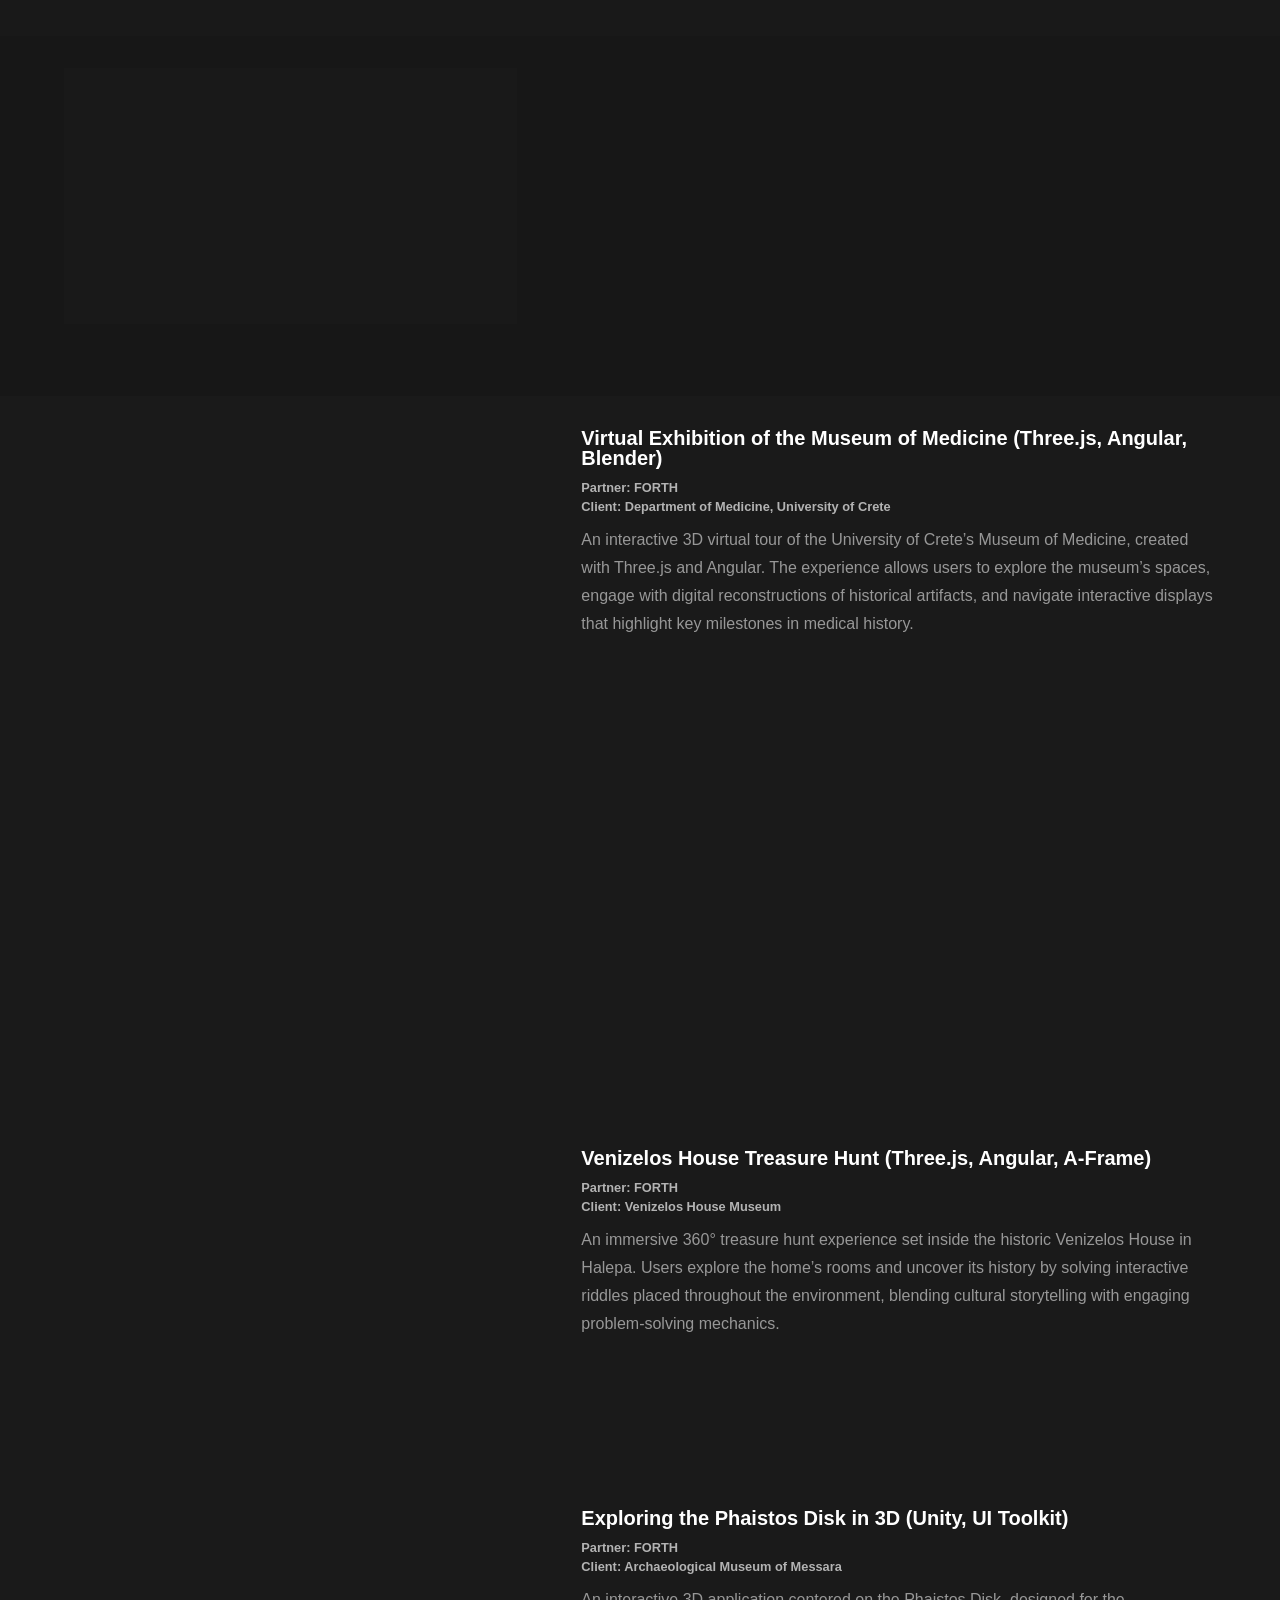
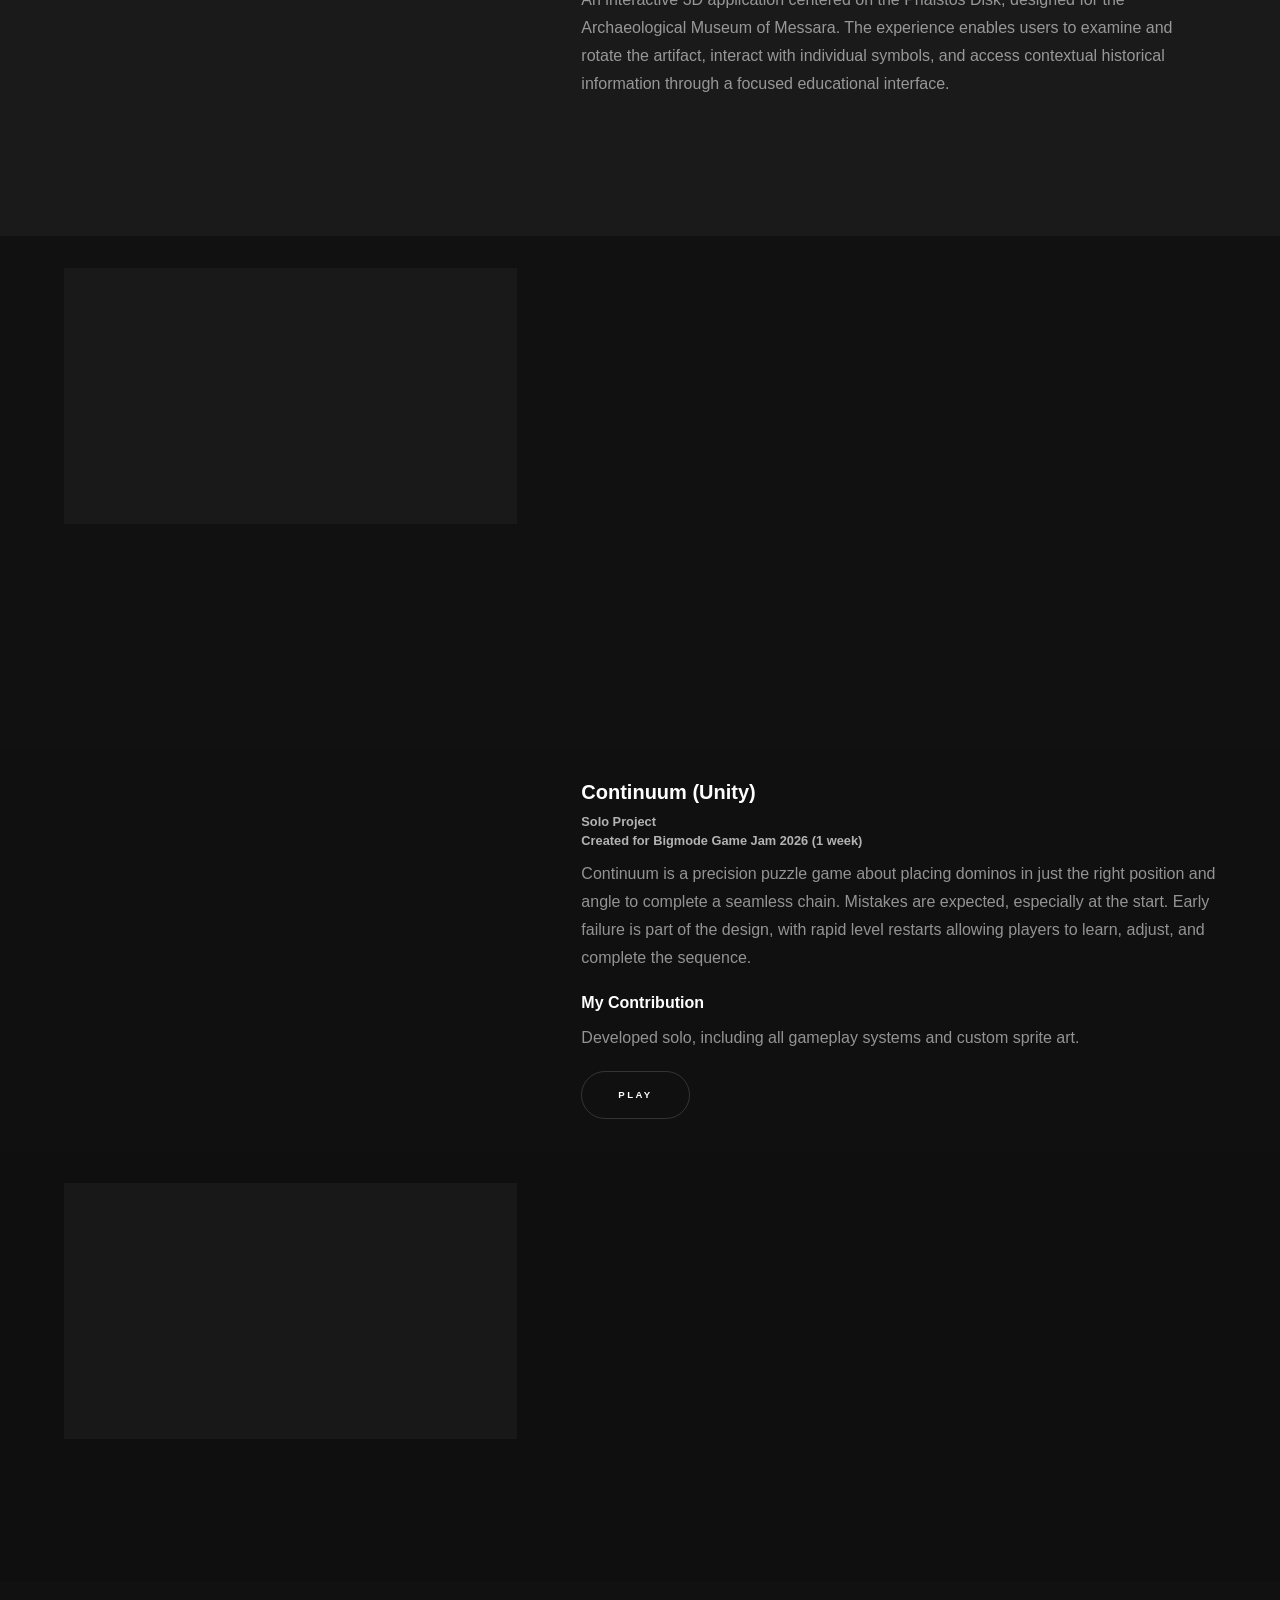
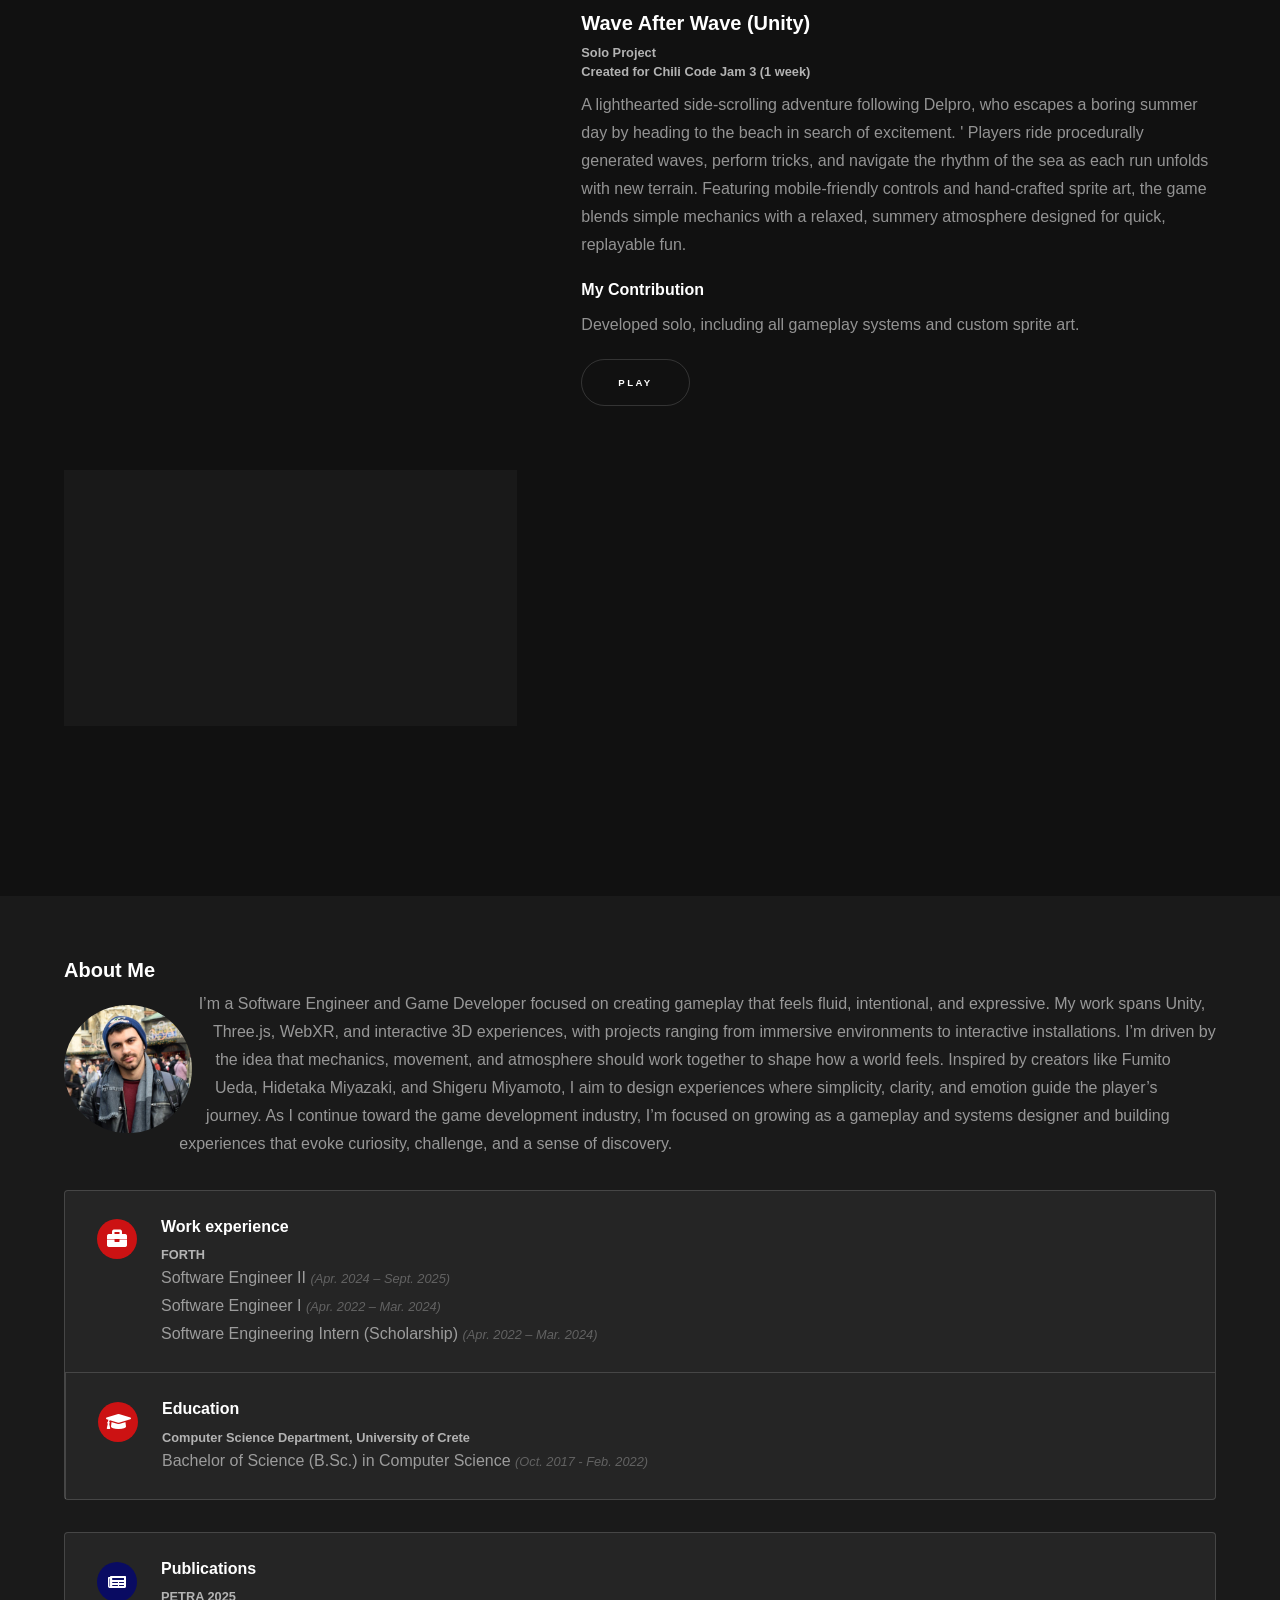
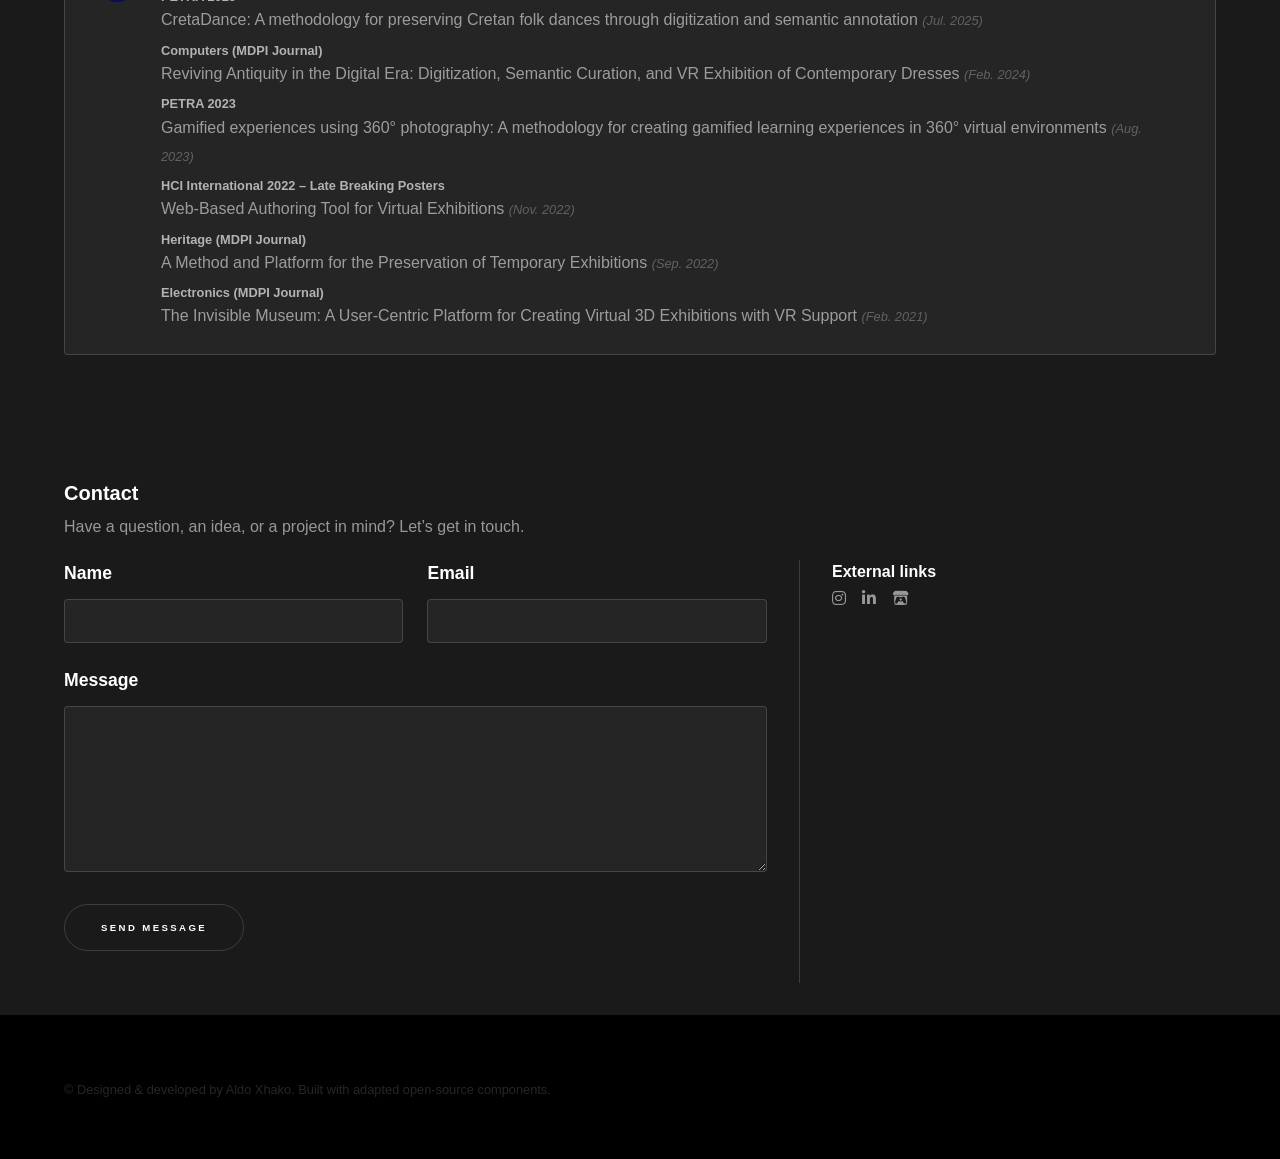
==== commit e672890d: "added Continuum" ====
--- a/index.html
+++ b/index.html
@@ -207,6 +207,26 @@
 					</div>
 				</section>
 
+				<section>
+					<a class="image">
+						<video autoplay muted loop playsinline loading="lazy">
+							<source src="videos/Domino.mp4" type="video/mp4">
+						</video>
+					</a>
+					<div class="content">
+						<div class="inner">
+							<h2>Continuum (Unity)</h2>
+							<h5>Solo Project</h5>
+							<h5>Created for Bigmode Game Jam 2026 (1 week)</h5>
+							<p>Continuum is a precision puzzle game about placing dominos in just the right position and angle to complete a seamless chain. Mistakes are expected, 
+								especially at the start. Early failure is part of the design, with rapid level restarts allowing players to learn, adjust, and complete the sequence.</p>
+
+							<h4>My Contribution</h4>
+							<p>Developed solo, including all gameplay systems and custom sprite art.</p>
+							<a href="https://airagon.itch.io/continuum" class="button">Play</a>
+						</div>
+					</div>
+				</section>
 
 				<section>
 					<a class="image">
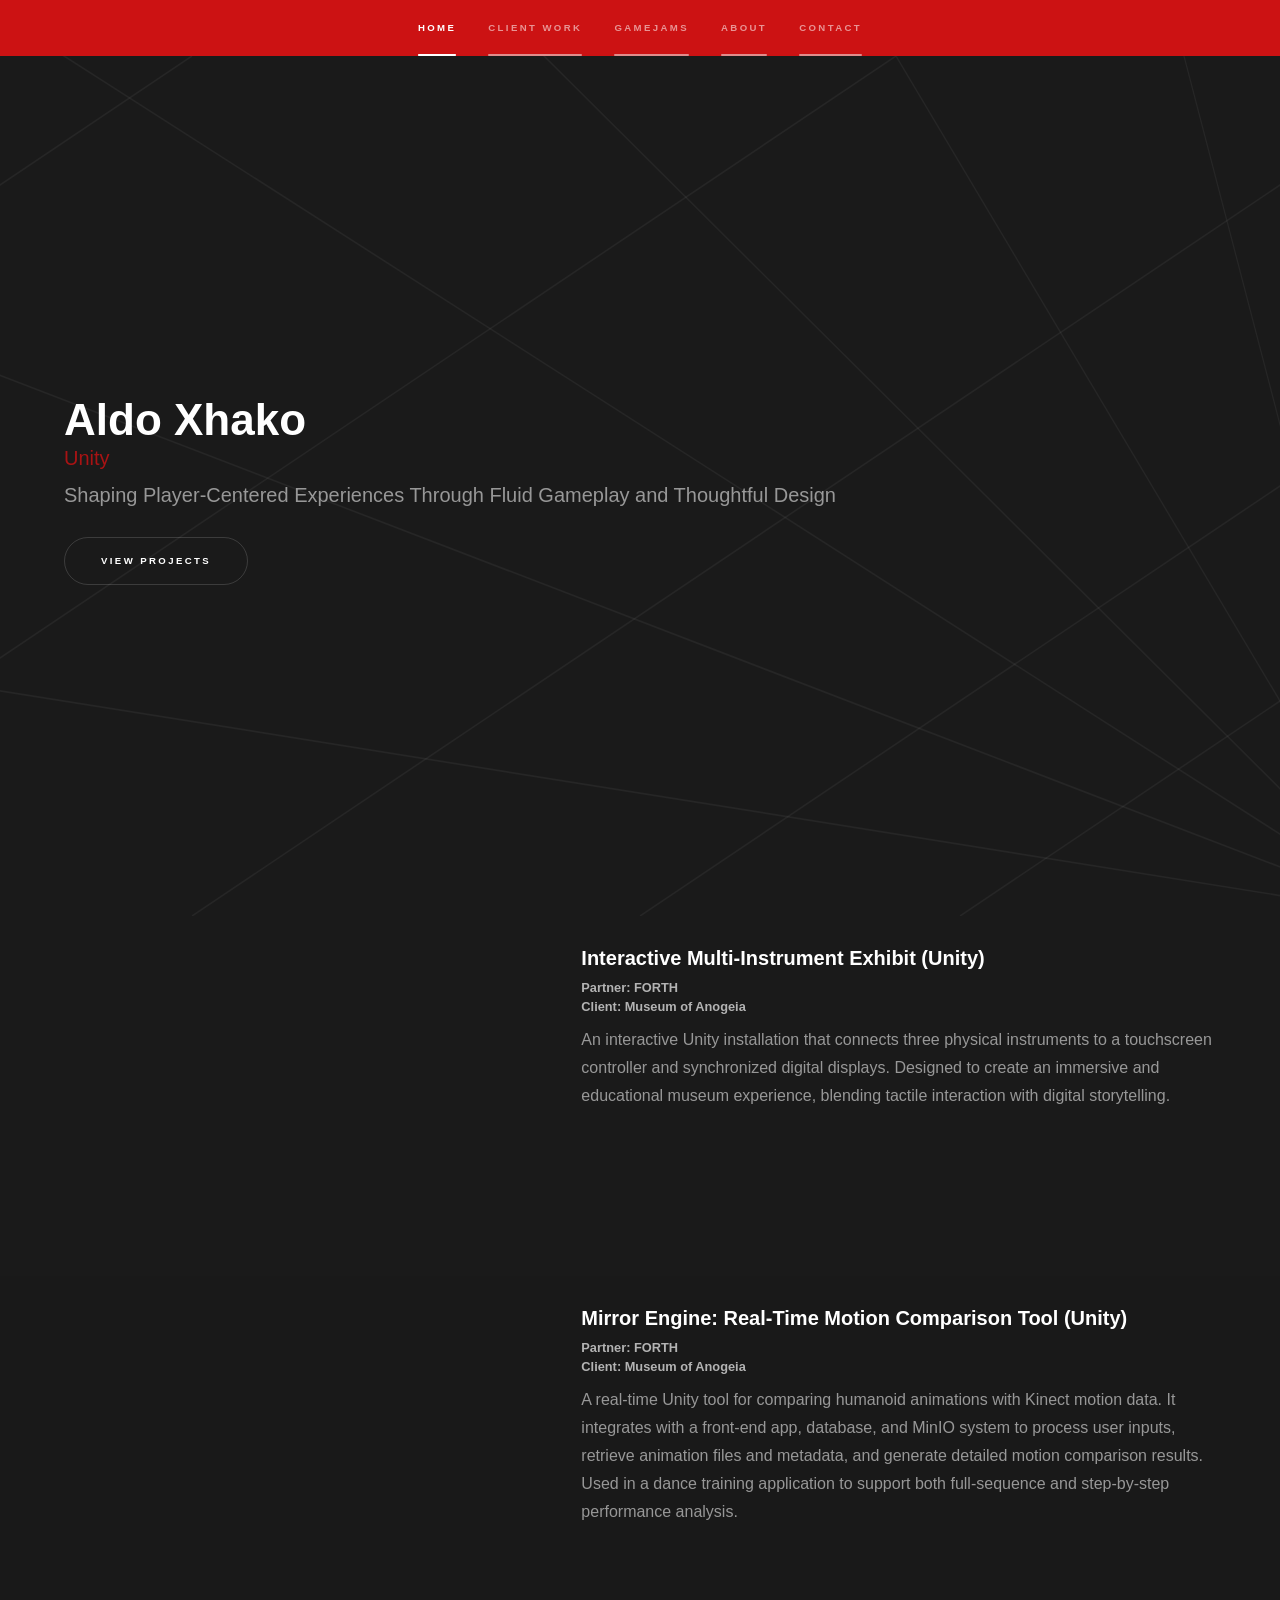
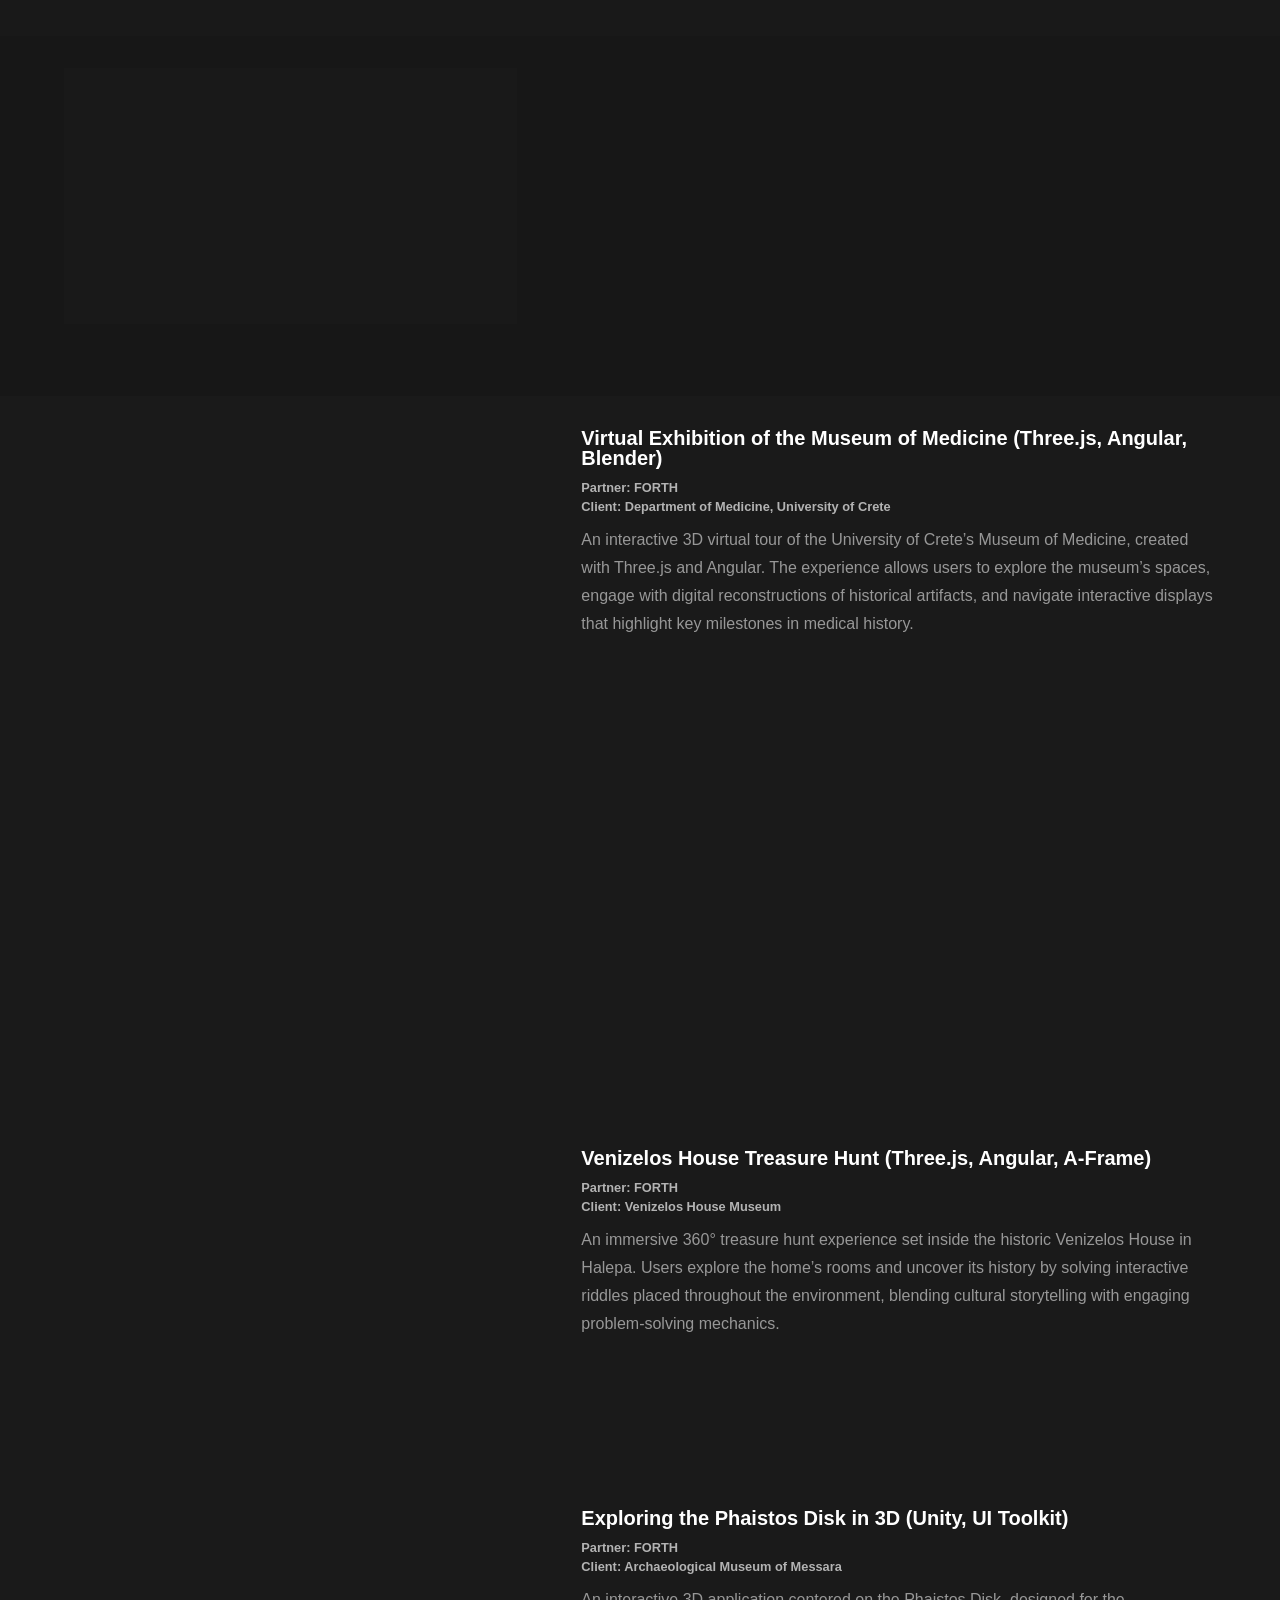
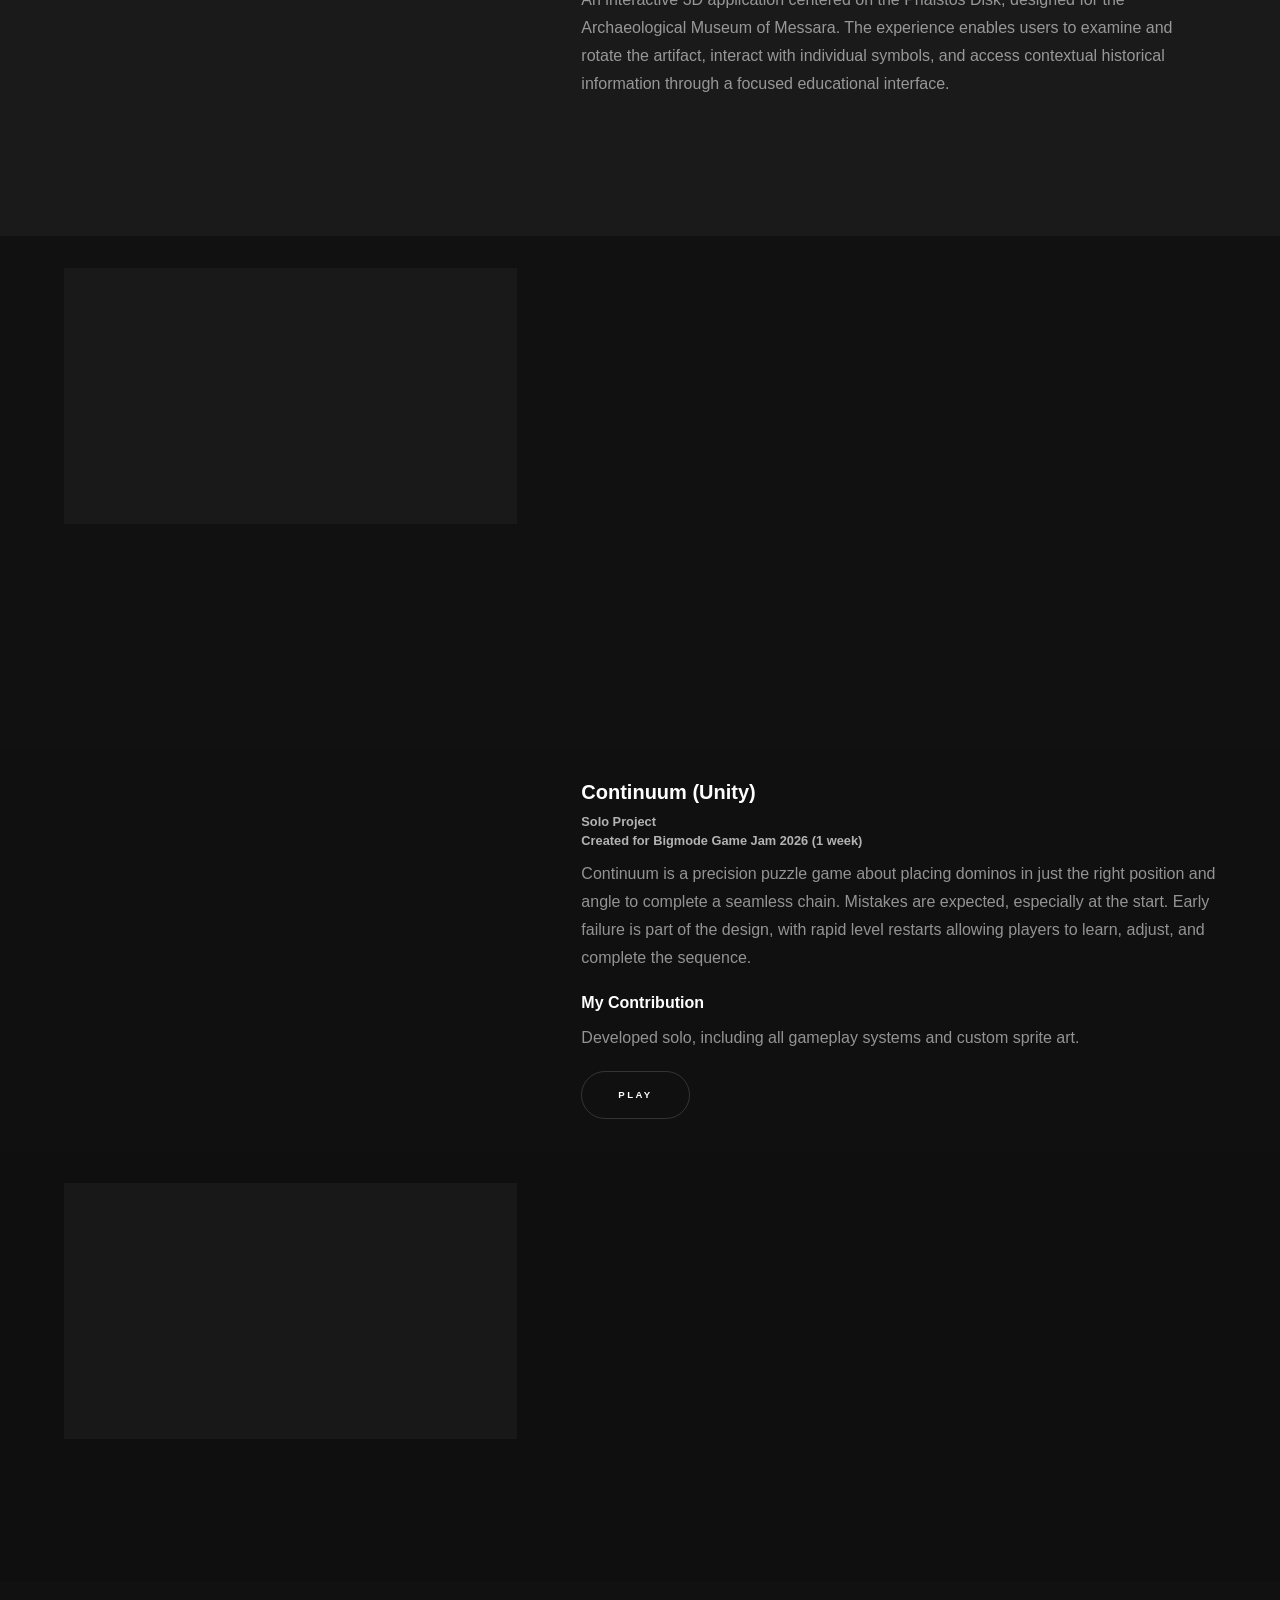
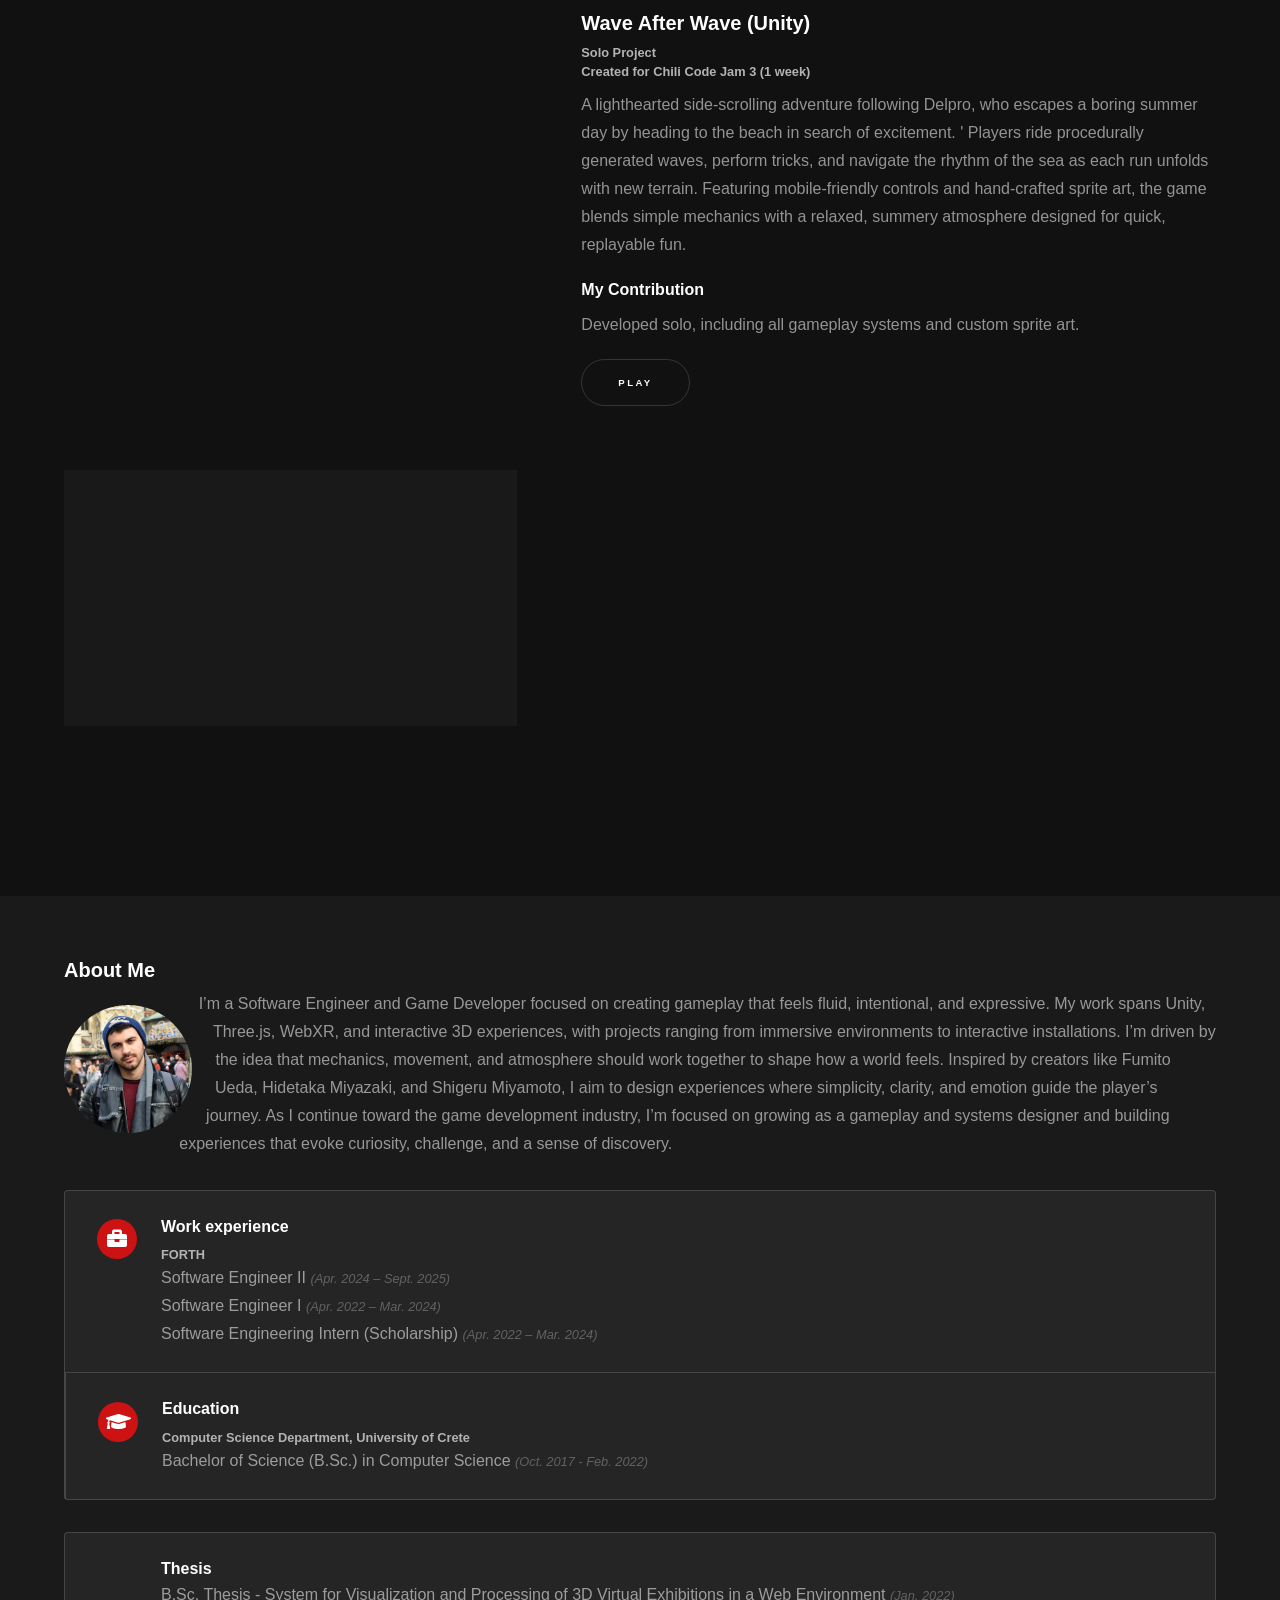
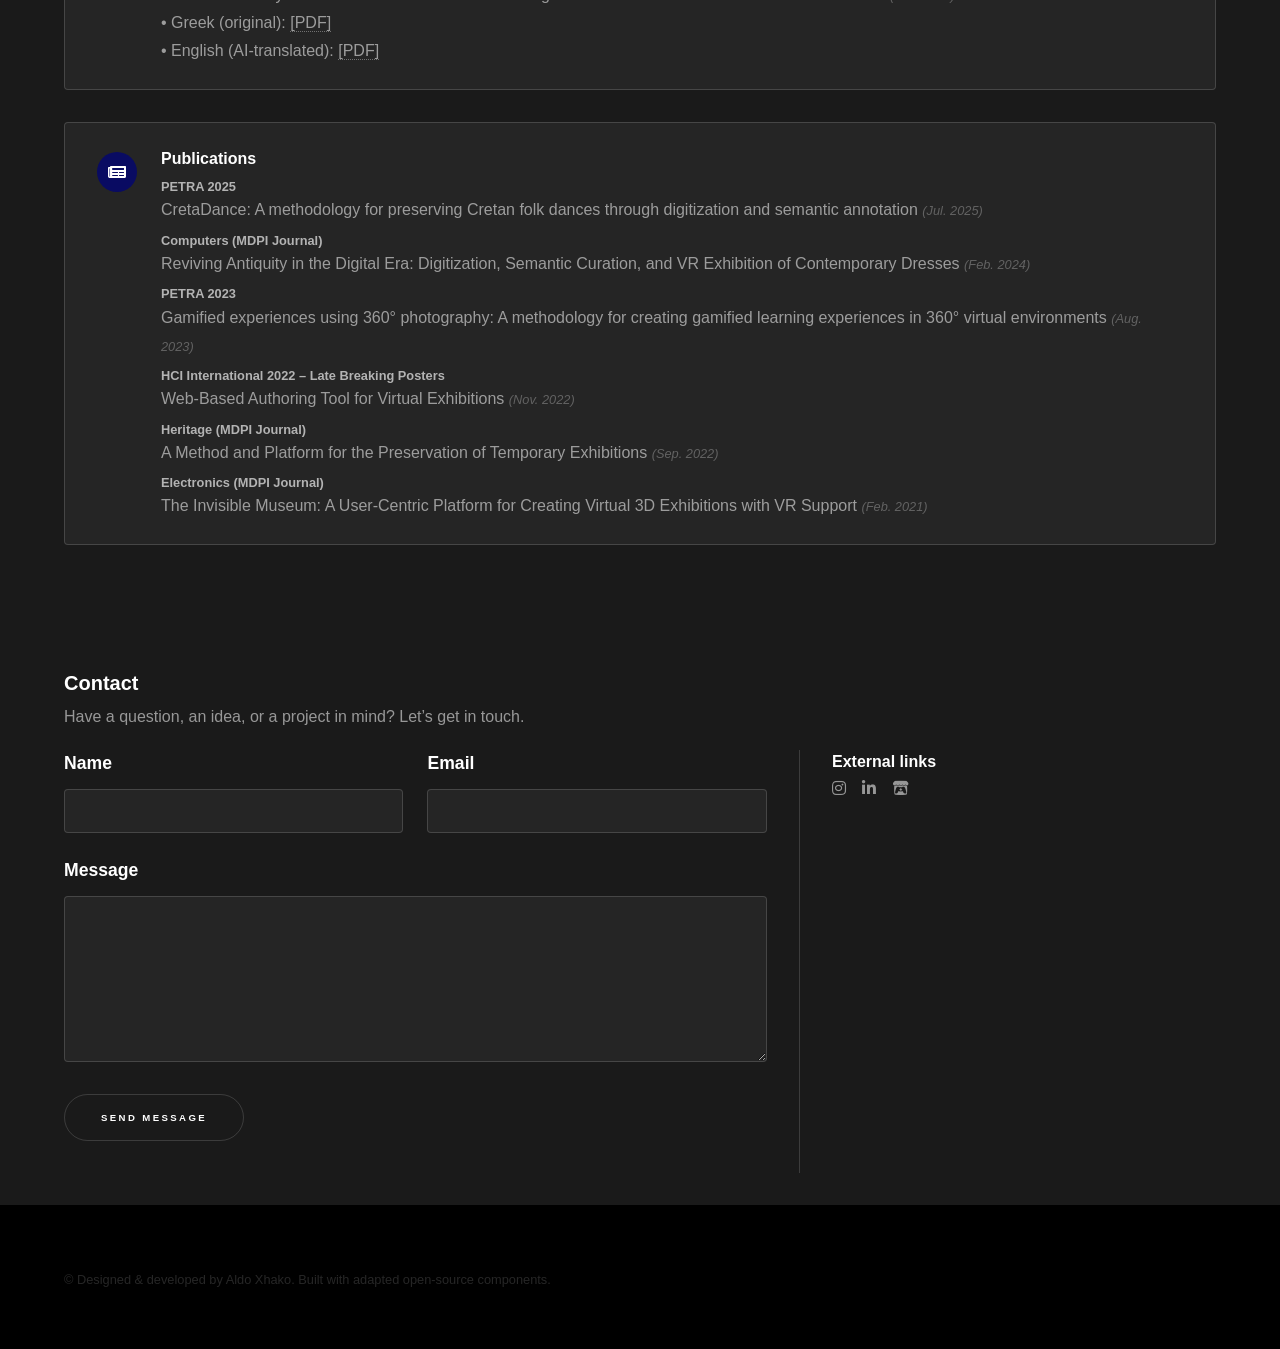
==== commit 8832b94a: "Added thesis" ====
--- a/index.html
+++ b/index.html
@@ -326,6 +326,16 @@
 							<h3>Education</h3>
 							<h5>Computer Science Department, University of Crete</h5>
 							<p>Bachelor of Science (B.Sc.) in Computer Science <i>(Oct. 2017 ‑ Feb. 2022)</i></p>
+						</section>
+					</div>
+
+					<div class="features">
+						<section>
+							<span class="icon solid major fa-certificate"></span>
+							<h3>Thesis</h3>
+							<p>B.Sc. Thesis - System for Visualization and Processing of 3D Virtual Exhibitions in a Web Environment <i>(Jan. 2022)</i></p>
+							<p>• Greek (original): <a href="assets/pdf/AldoXhako_Thesis_GR.pdf">[PDF]</a></p>
+							<p>• English (AI-translated): <a href="assets/pdf/AldoXhako_Thesis_EN.pdf">[PDF]</a></p>
 						</section>
 					</div>
 
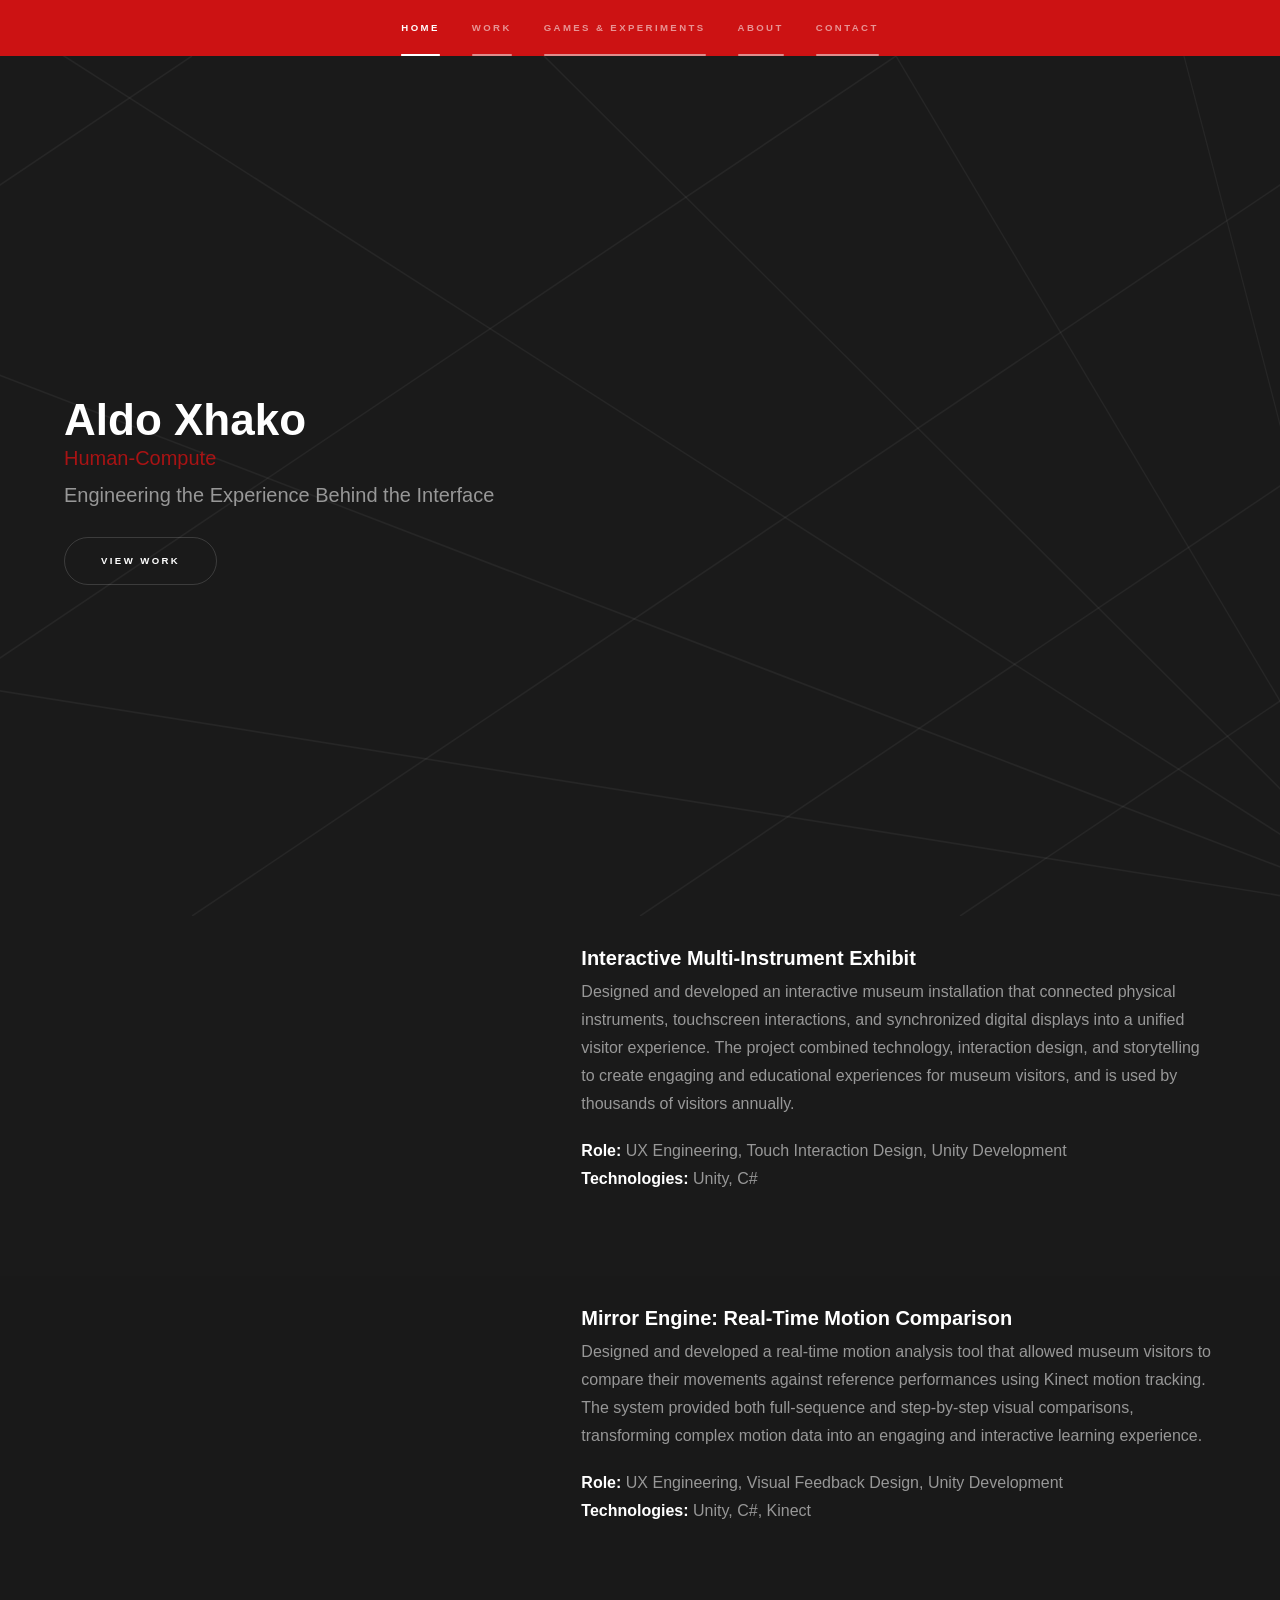
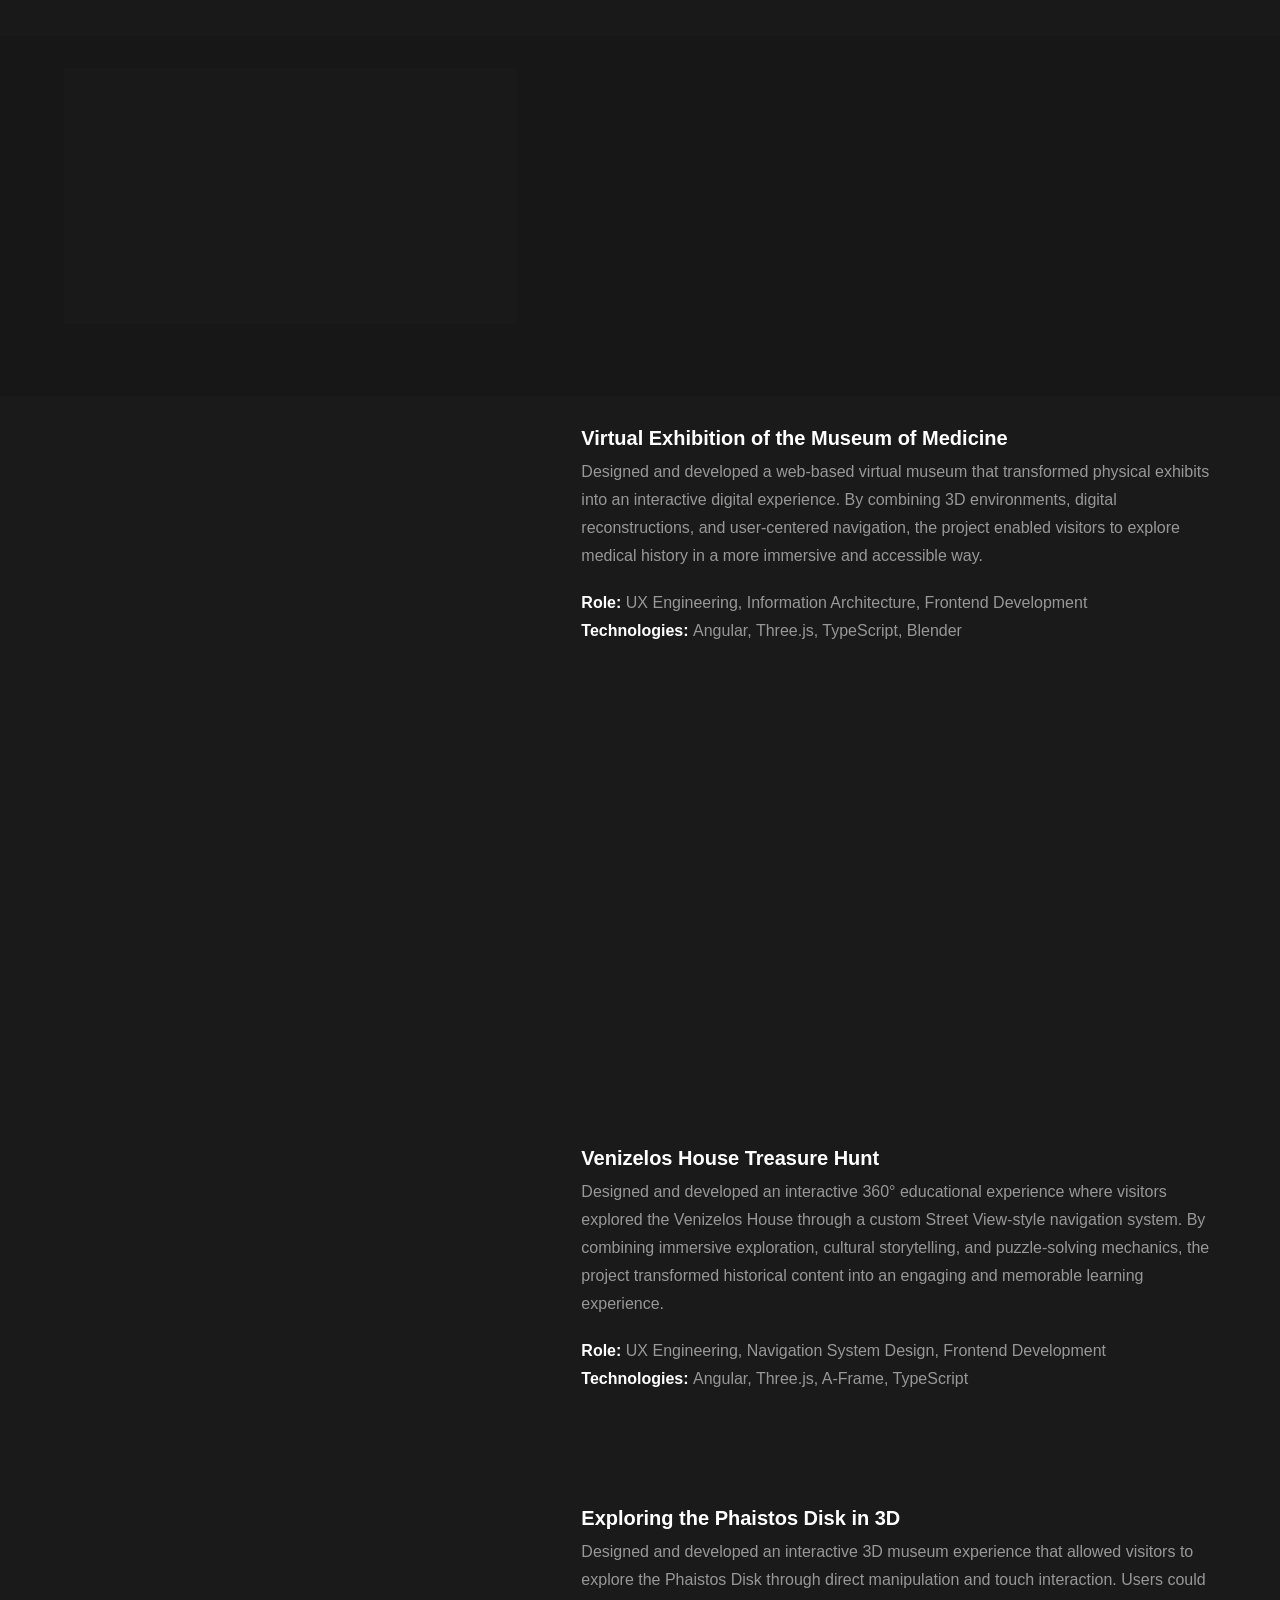
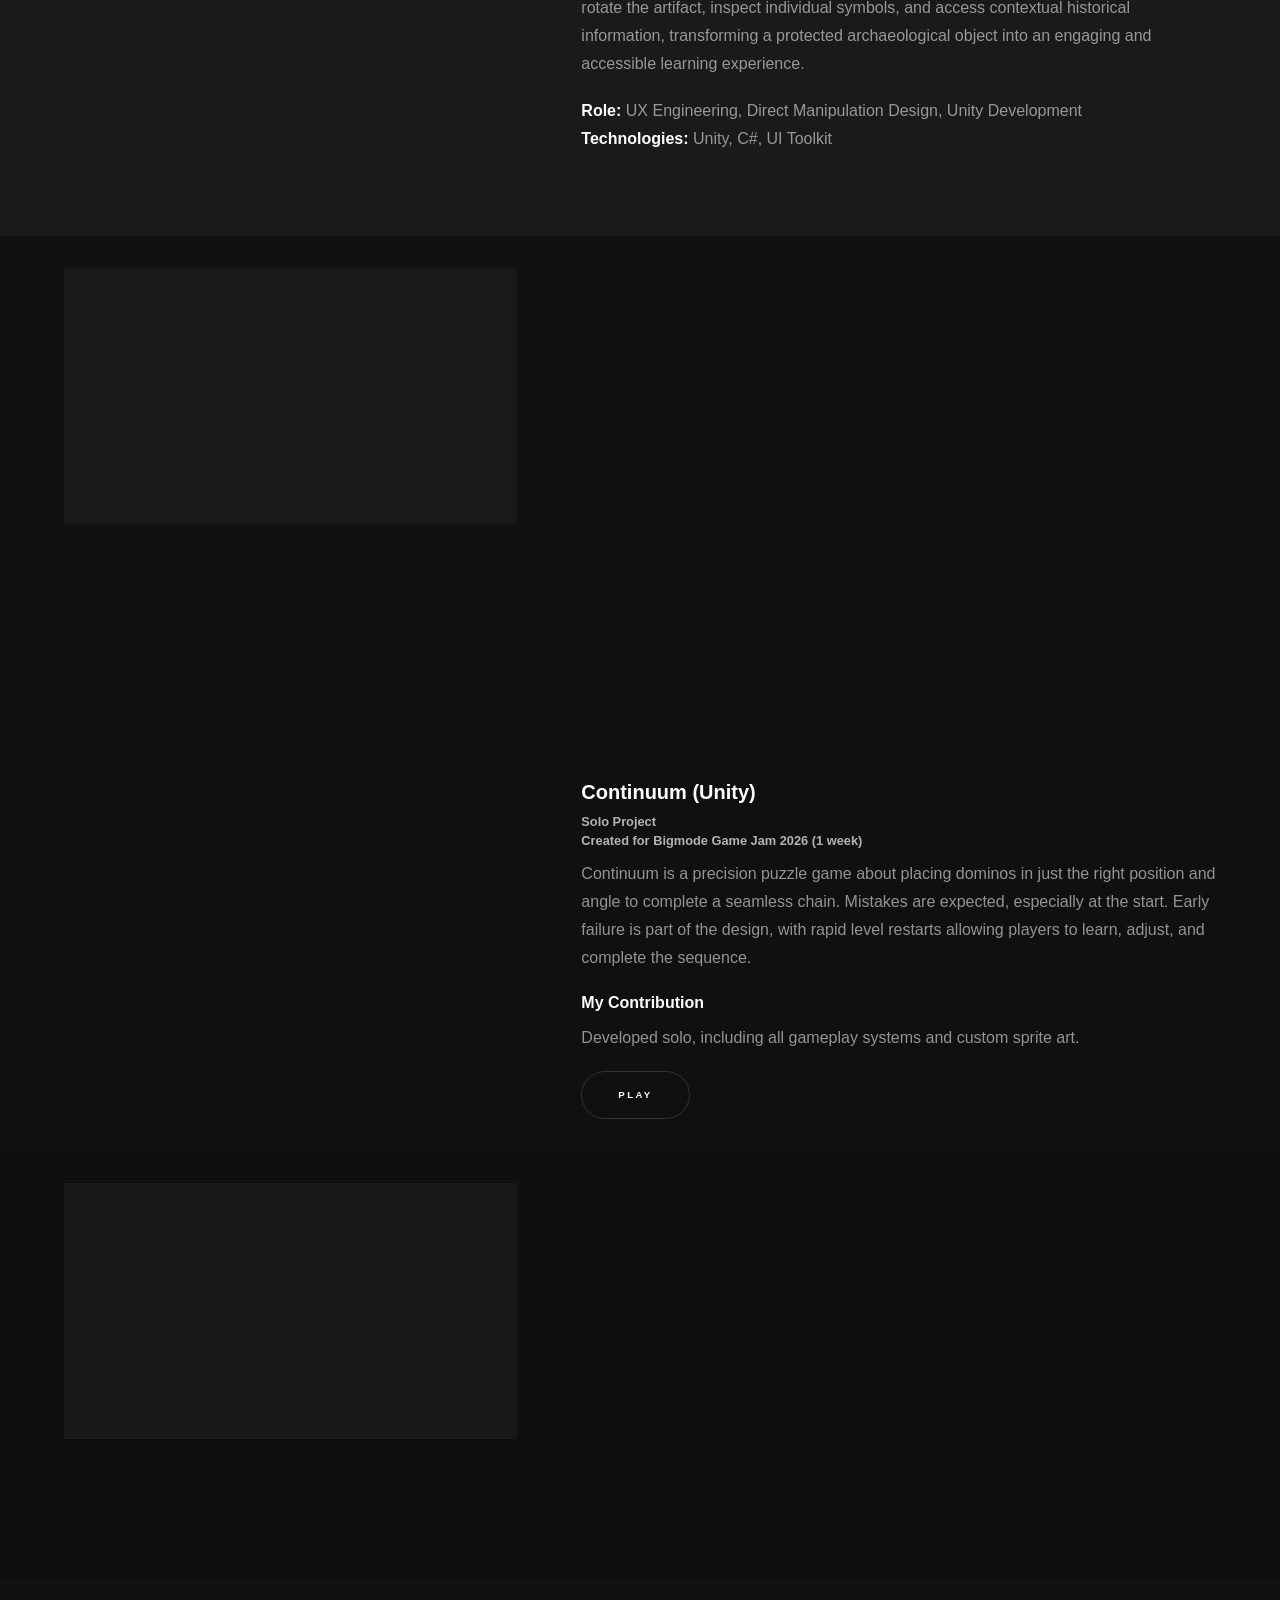
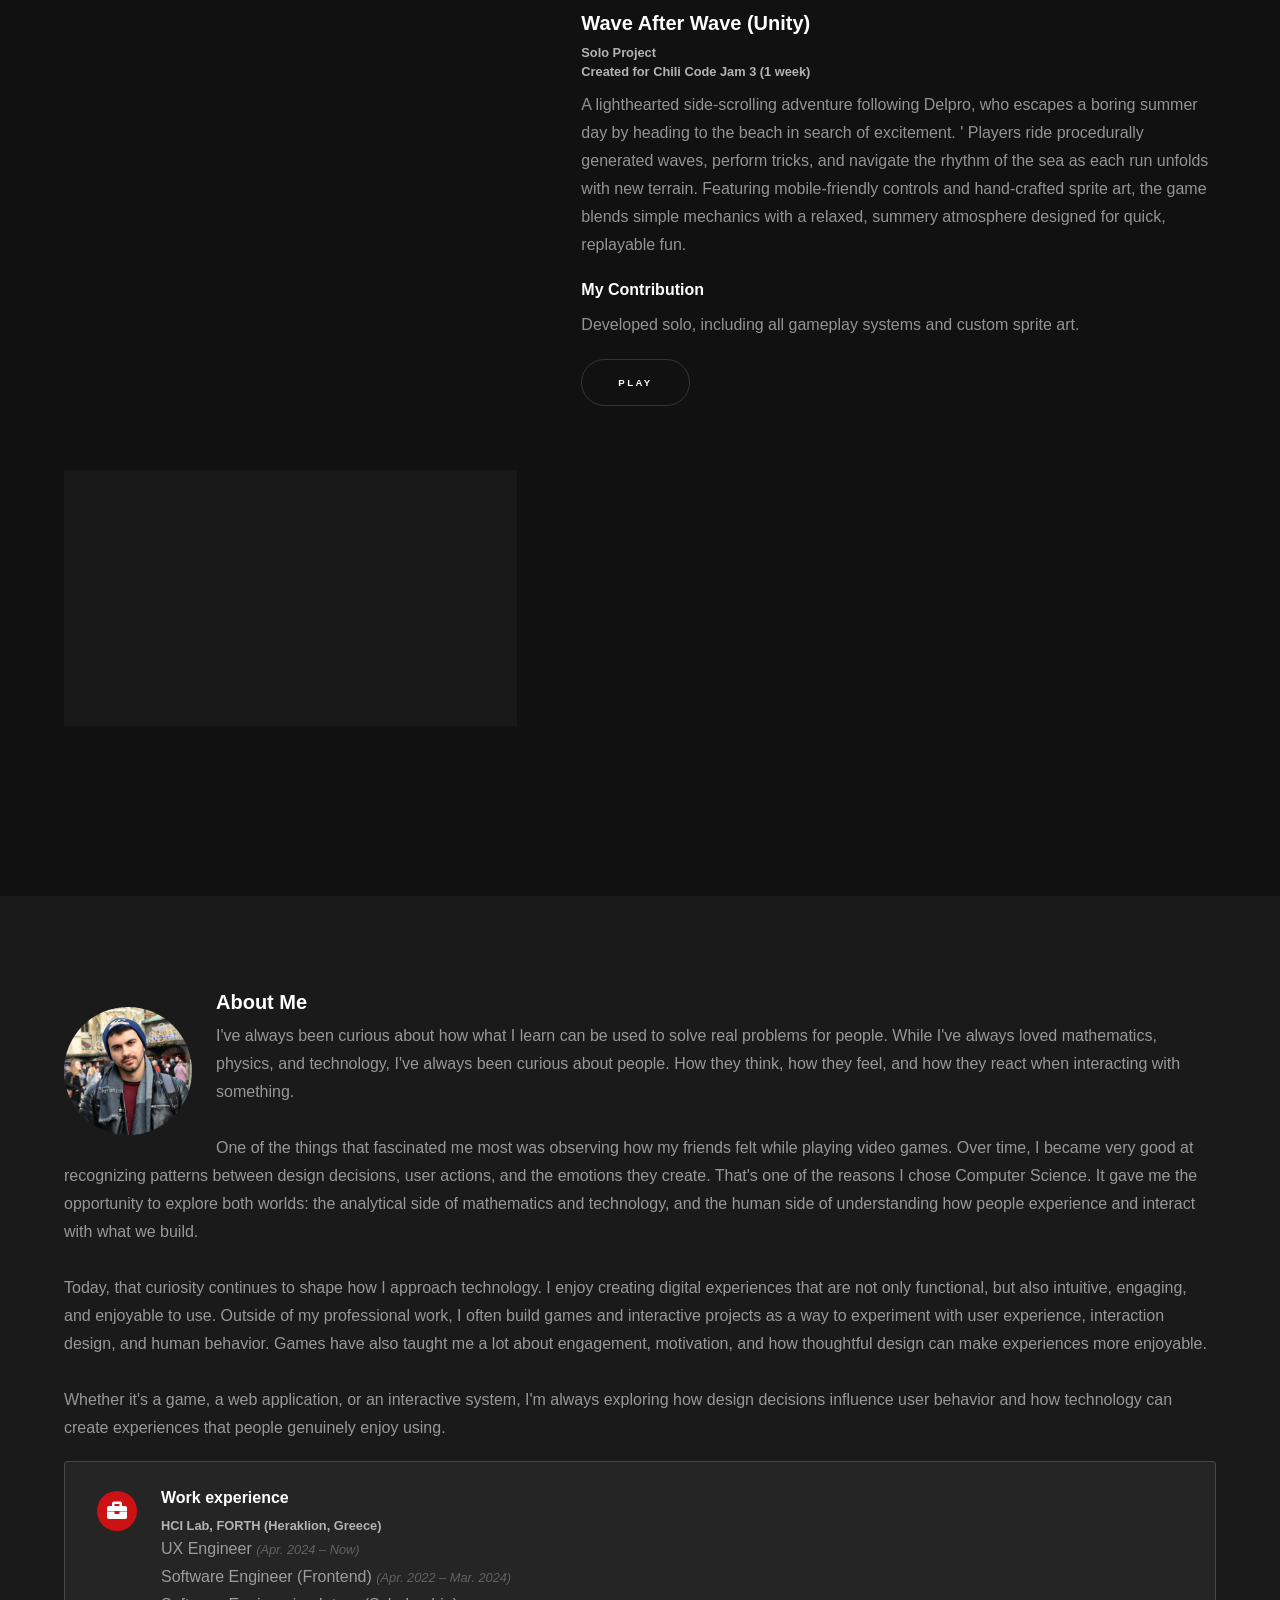
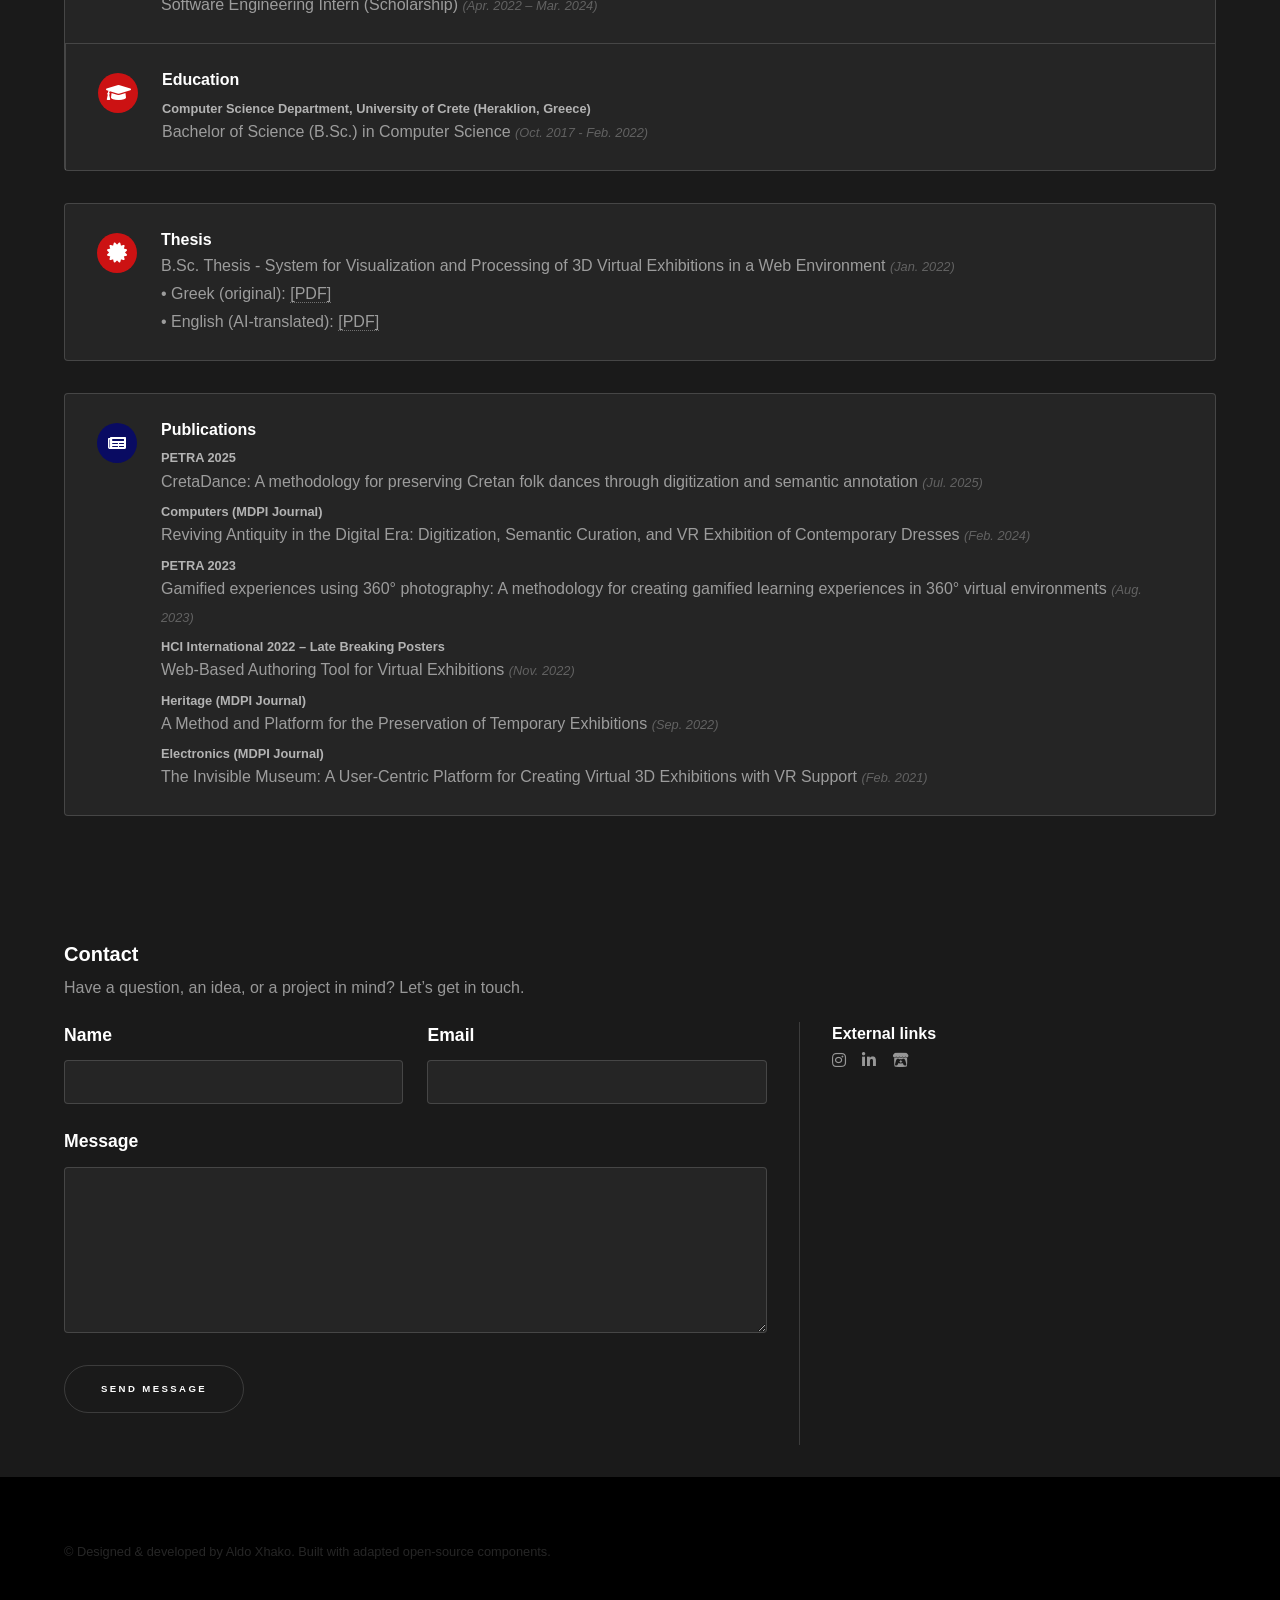
==== commit 7ff70584: "UX Engineer update" ====
--- a/index.html
+++ b/index.html
@@ -15,8 +15,8 @@
 				<nav>
 					<ul>
 						<li><a href="#intro">Home</a></li>
-						<li><a href="#one">Client Work</a></li>
-						<li><a href="#two">GameJams</a></li>
+						<li><a href="#one">Work</a></li>
+						<li><a href="#two">Games & Experiments</a></li>
 						<li><a href="#three">About</a></li>
 						<li><a href="#four">Contact</a></li>
 					</ul>
@@ -33,8 +33,8 @@
 		<nav id="menu">
 			<ul class="links">
 				<li><a href="#intro">Home</a></li>
-				<li><a href="#one">Client Work</a></li>
-				<li><a href="#two">GameJams</a></li>
+				<li><a href="#one">Work</a></li>
+				<li><a href="#two">Games & Experiments</a></li>
 				<li><a href="#three">About</a></li>
 				<li><a href="#four">Contact</a></li>
 			</ul>
@@ -44,10 +44,10 @@
 			<section id="intro" class="wrapper style1 fullscreen fade-up">
 				<div class="inner">
 					<h1>Aldo Xhako</h1>
-					<p id="jobTitle">Unity & XR Developer</p>
-					<p>Shaping Player-Centered Experiences Through Fluid Gameplay and Thoughtful Design</p>
+					<p id="jobTitle"></p>
+					<p>Engineering the Experience Behind the Interface</p>
 					<ul class="actions">
-						<li><a href="#one" class="button scrolly">View Projects</a></li>
+						<li><a href="#one" class="button scrolly">View Work</a></li>
 					</ul>
 				</div>
 			</section>
@@ -62,11 +62,12 @@
 					</a>
 					<div class="content">
 						<div class="inner">
-							<h2>Interactive Multi-Instrument Exhibit (Unity)</h2>
-							<h5>Partner: FORTH</h5>
-							<h5>Client: Museum of Anogeia</h5>
-							<p>An interactive Unity installation that connects three physical instruments to a touchscreen controller and synchronized digital displays. 
-								Designed to create an immersive and educational museum experience, blending tactile interaction with digital storytelling.</p>
+							<h2>Interactive Multi-Instrument Exhibit</h2>
+							<p>Designed and developed an interactive museum installation that connected physical instruments, touchscreen interactions, and synchronized 
+								digital displays into a unified visitor experience. The project combined technology, interaction design, and storytelling to create 
+								engaging and educational experiences for museum visitors, and is used by thousands of visitors annually.</p>
+							<p id="role"><b>Role: </b>UX Engineering, Touch Interaction Design, Unity Development</p>
+							<p id="role"><b>Technologies: </b>Unity, C#</p>
 						</div>
 					</div>
 				</section>
@@ -78,13 +79,12 @@
 					</a>
 					<div class="content">
 						<div class="inner">
-							<h2>Mirror Engine: Real-Time Motion Comparison Tool (Unity)</h2>
-							<h5>Partner: FORTH</h5>
-							<h5>Client: Museum of Anogeia</h5>
-							<p>A real-time Unity tool for comparing humanoid animations with Kinect motion data. It integrates with a front-end app, database, 
-								and MinIO system to process user inputs, retrieve animation files and metadata, 
-								and generate detailed motion comparison results.
-								Used in a dance training application to support both full-sequence and step-by-step performance analysis.</p>
+							<h2>Mirror Engine: Real-Time Motion Comparison</h2>
+							<p>Designed and developed a real-time motion analysis tool that allowed museum visitors to compare their movements against reference 
+								performances using Kinect motion tracking. The system provided both full-sequence and step-by-step visual comparisons, transforming 
+								complex motion data into an engaging and interactive learning experience.</p>
+							<p id="role"><b>Role: </b>UX Engineering, Visual Feedback Design, Unity Development</p>
+							<p id="role"><b>Technologies: </b>Unity, C#, Kinect</p>
 						</div>
 					</div>
 				</section>
@@ -96,12 +96,12 @@
 					</a>
 					<div class="content">
 						<div class="inner">
-							<h2>VR Treasure Hunt Exploring Historical Sites in Heraklion (Unity)</h2>
-							<h5>Partner: FORTH</h5>
-							<h5>Client: Municipality of Heraklion</h5>
-							<p>A VR treasure hunt set in a 3D recreation of Saint Mark’s Basilica, which serves as 
-								a central hub with eight doors leading to 360° scenes of Heraklion. Each location features 
-								interactive riddles that encourage exploration and learning, offering an immersive and educational journey through the city’s history.</p>
+							<h2>VR Treasure Hunt: Exploring Historical Sites in Heraklion</h2>
+							<p>Designed and developed a VR treasure hunt that guided users through Heraklion's historical landmarks using interactive 
+								riddles and exploration-based gameplay. The experience combined 360° environments, storytelling, and gamification to 
+								create an engaging way of discovering the city's history.</p>
+							<p id="role"><b>Role: </b>UX Engineering, Gamification Design, VR Interaction Design, Unity Development</p>
+							<p id="role"><b>Technologies: </b>Unity, C#, VR, 360° Media</p>
 						</div>
 					</div>
 				</section>
@@ -114,12 +114,12 @@
 					</a>
 					<div class="content">
 						<div class="inner">
-							<h2>Virtual Exhibition of the Museum of Medicine (Three.js, Angular, Blender)</h2>
-							<h5>Partner: FORTH</h5>
-							<h5>Client: Department of Medicine, University of Crete</h5>
-							<p>An interactive 3D virtual tour of the University of Crete’s Museum of Medicine, created with Three.js and Angular. The experience 
-								allows users to explore the museum’s spaces, engage with digital reconstructions of historical artifacts, 
-								and navigate interactive displays that highlight key milestones in medical history.</p>
+							<h2>Virtual Exhibition of the Museum of Medicine</h2>
+							<p>Designed and developed a web-based virtual museum that transformed physical exhibits into an interactive digital 
+								experience. By combining 3D environments, digital reconstructions, and user-centered navigation, the project enabled 
+								visitors to explore medical history in a more immersive and accessible way.</p>
+							<p id="role"><b>Role: </b>UX Engineering, Information Architecture, Frontend Development</p>
+							<p id="role"><b>Technologies: </b>Angular, Three.js, TypeScript, Blender</p>								
 						</div>
 					</div>
 				</section>
@@ -132,13 +132,13 @@
 					</a>
 					<div class="content">
 						<div class="inner">
-							<h2>Virtual Exhibition for the Museum of Education (Three.js, Angular, Blender)</h2>
-							<h5>Partner: FORTH</h5>
-							<h5>Client: Department of Primary Education, University of Crete</h5>
-							<p>An interactive 3D virtual tour created for the Museum of Education at the University of Crete. 
-								Designed as part of the Application for the Educational Activity of Preserving Digitized Material, 
-								the experience allows users to explore exhibits, interact with educational content, and engage with digital 
-								reconstructions in an immersive learning environment.</p>
+							<h2>Virtual Exhibition for the Museum of Education</h2>
+							<p>Designed and developed a web-based virtual exhibition that enabled users to explore educational history through 
+								interactive exhibits, digital reconstructions, and immersive 3D environments. The experience supported both desktop 
+								and WebVR exploration, combining cultural preservation with intuitive navigation to make educational content more 
+								accessible and engaging.</p>
+							<p id="role"><b>Role: </b>UX Engineering, WebXR Development, Frontend Development</p>
+							<p id="role"><b>Technologies: </b>Angular, Three.js, A-Frame, TypeScript, Blender</p>										
 						</div>
 					</div>
 				</section>
@@ -151,12 +151,12 @@
 					</a>
 					<div class="content">
 						<div class="inner">
-							<h2>Venizelos House Treasure Hunt (Three.js, Angular, A-Frame)</h2>
-							<h5>Partner: FORTH</h5>
-							<h5>Client: Venizelos House Museum</h5>
-							<p>An immersive 360° treasure hunt experience set inside the historic Venizelos House in Halepa. Users explore the home’s rooms 
-								and uncover its history by solving interactive riddles placed throughout the environment, blending cultural storytelling with 
-								engaging problem-solving mechanics.</p>
+							<h2>Venizelos House Treasure Hunt</h2>
+							<p>Designed and developed an interactive 360° educational experience where visitors explored the Venizelos House through a 
+								custom Street View-style navigation system. By combining immersive exploration, cultural storytelling, and 
+								puzzle-solving mechanics, the project transformed historical content into an engaging and memorable learning experience.</p>
+							<p id="role"><b>Role: </b>UX Engineering, Navigation System Design, Frontend Development</p>
+							<p id="role"><b>Technologies: </b>Angular, Three.js, A-Frame, TypeScript</p>
 						</div>
 					</div>
 				</section>
@@ -169,12 +169,13 @@
 					</a>
 					<div class="content">
 						<div class="inner">
-							<h2>Exploring the Phaistos Disk in 3D (Unity, UI Toolkit)</h2>
-							<h5>Partner: FORTH</h5>
-							<h5>Client: Archaeological Museum of Messara</h5>
-							<p>An interactive 3D application centered on the Phaistos Disk, designed for the Archaeological Museum of Messara. 
-								The experience enables users to examine and rotate the artifact, interact with individual symbols, 
-								and access contextual historical information through a focused educational interface.</p>
+							<h2>Exploring the Phaistos Disk in 3D</h2>
+							<p>Designed and developed an interactive 3D museum experience that allowed visitors to explore the Phaistos Disk through 
+								direct manipulation and touch interaction. Users could rotate the artifact, inspect individual symbols, and access 
+								contextual historical information, transforming a protected archaeological object into an engaging and accessible 
+								learning experience.</p>
+							<p id="role"><b>Role: </b>UX Engineering, Direct Manipulation Design, Unity Development</p>
+							<p id="role"><b>Technologies: </b>Unity, C#, UI Toolkit</p>
 						</div>
 					</div>
 				</section>
@@ -300,15 +301,20 @@
 		<!-- Three -->
 			<section id="three" class="wrapper style2 fade-up">
 				<div class="inner">
-					<h2>About Me</h2>
 
 					<div class="wrap">
+						
+
 						<img src="images/profile.jpg" class="circle-img">
-						<p id="aboutParagraph">I’m a Software Engineer and Game Developer focused on creating gameplay that feels fluid, intentional, and expressive. My work spans Unity, Three.js, WebXR, 
-							and interactive 3D experiences, with projects ranging from immersive environments to interactive installations. 
-							I’m driven by the idea that mechanics, movement, and atmosphere should work together to shape how a world feels. Inspired by creators like Fumito Ueda, 
-							Hidetaka Miyazaki, and Shigeru Miyamoto, I aim to design experiences where simplicity, clarity, and emotion guide the player’s journey. 
-							As I continue toward the game development industry, I’m focused on growing as a gameplay and systems designer and building experiences that evoke curiosity, challenge, and a sense of discovery.
+						<p id="aboutParagraph">
+							<h2>About Me</h2>
+							I've always been curious about how what I learn can be used to solve real problems for people.
+							While I've always loved mathematics, physics, and technology, I've always been curious about people. How they think, how they feel, and how they react when interacting with something.</br></br>
+							One of the things that fascinated me most was observing how my friends felt while playing video games.
+							Over time, I became very good at recognizing patterns between design decisions, user actions, and the emotions they create. That's one of the reasons I chose Computer Science. It gave me the opportunity to explore both worlds: the analytical side of mathematics and technology, and the human side of understanding how people experience and interact with what we build.</br></br>
+							Today, that curiosity continues to shape how I approach technology. I enjoy creating digital experiences that are not only functional, but also intuitive, engaging, and enjoyable to use.
+							Outside of my professional work, I often build games and interactive projects as a way to experiment with user experience, interaction design, and human behavior. Games have also taught me a lot about engagement, motivation, and how thoughtful design can make experiences more enjoyable.</br></br>
+							Whether it's a game, a web application, or an interactive system, I'm always exploring how design decisions influence user behavior and how technology can create experiences that people genuinely enjoy using.
 						</p>
 					</div>
 
@@ -316,15 +322,15 @@
 						<section>
 							<span class="icon solid major fa-briefcase"></span>
 							<h3>Work experience</h3>
-							<h5>FORTH</h5>
-							<p>Software Engineer II <i>(Apr. 2024 – Sept. 2025)</i></p>
-							<p>Software Engineer I <i>(Apr. 2022 – Mar. 2024)</i></p>
+							<h5>HCI Lab, FORTH (Heraklion, Greece)</h5>
+							<p>UX Engineer <i>(Apr. 2024 – Now)</i></p>
+							<p>Software Engineer (Frontend) <i>(Apr. 2022 – Mar. 2024)</i></p>
 							<p>Software Engineering Intern (Scholarship) <i>(Apr. 2022 – Mar. 2024)</i></p>
 						</section>
 						<section>
 							<span class="icon solid major fa-graduation-cap"></span>
 							<h3>Education</h3>
-							<h5>Computer Science Department, University of Crete</h5>
+							<h5>Computer Science Department, University of Crete (Heraklion, Greece)</h5>
 							<p>Bachelor of Science (B.Sc.) in Computer Science <i>(Oct. 2017 ‑ Feb. 2022)</i></p>
 						</section>
 					</div>
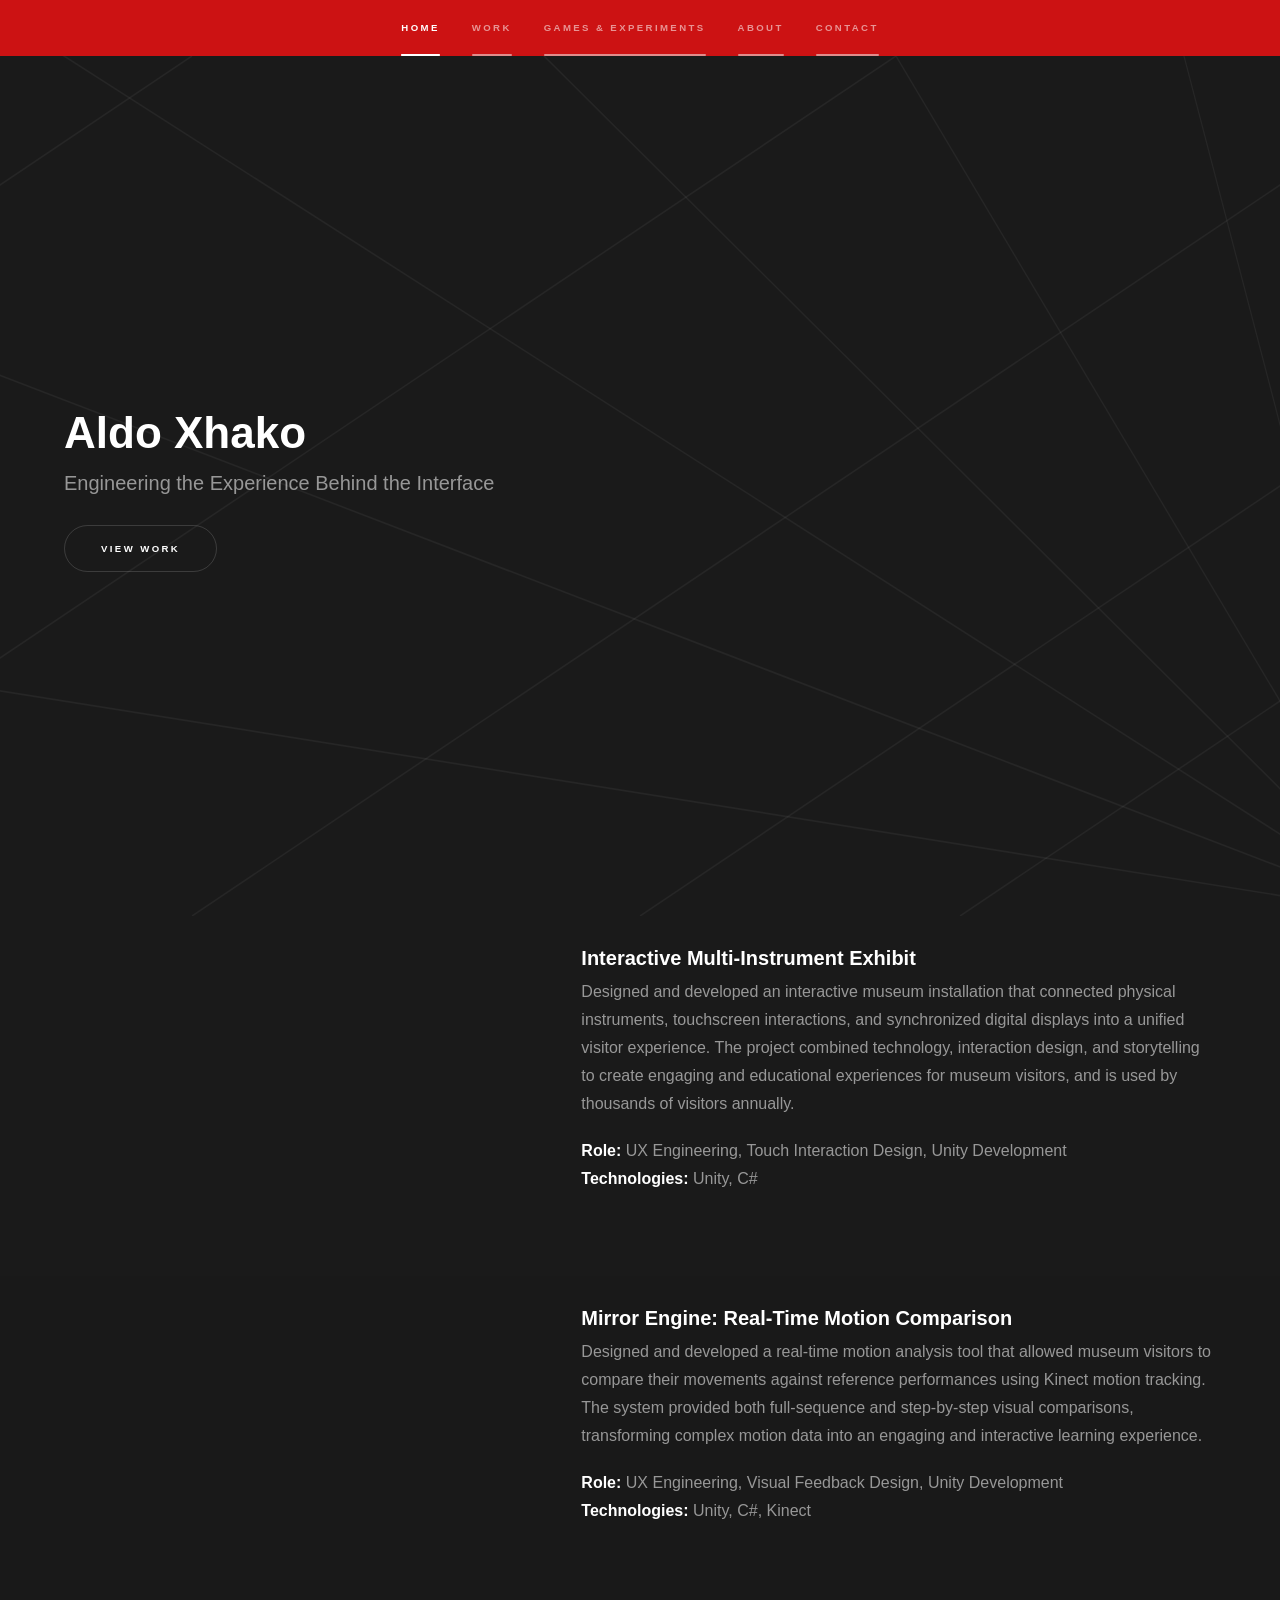
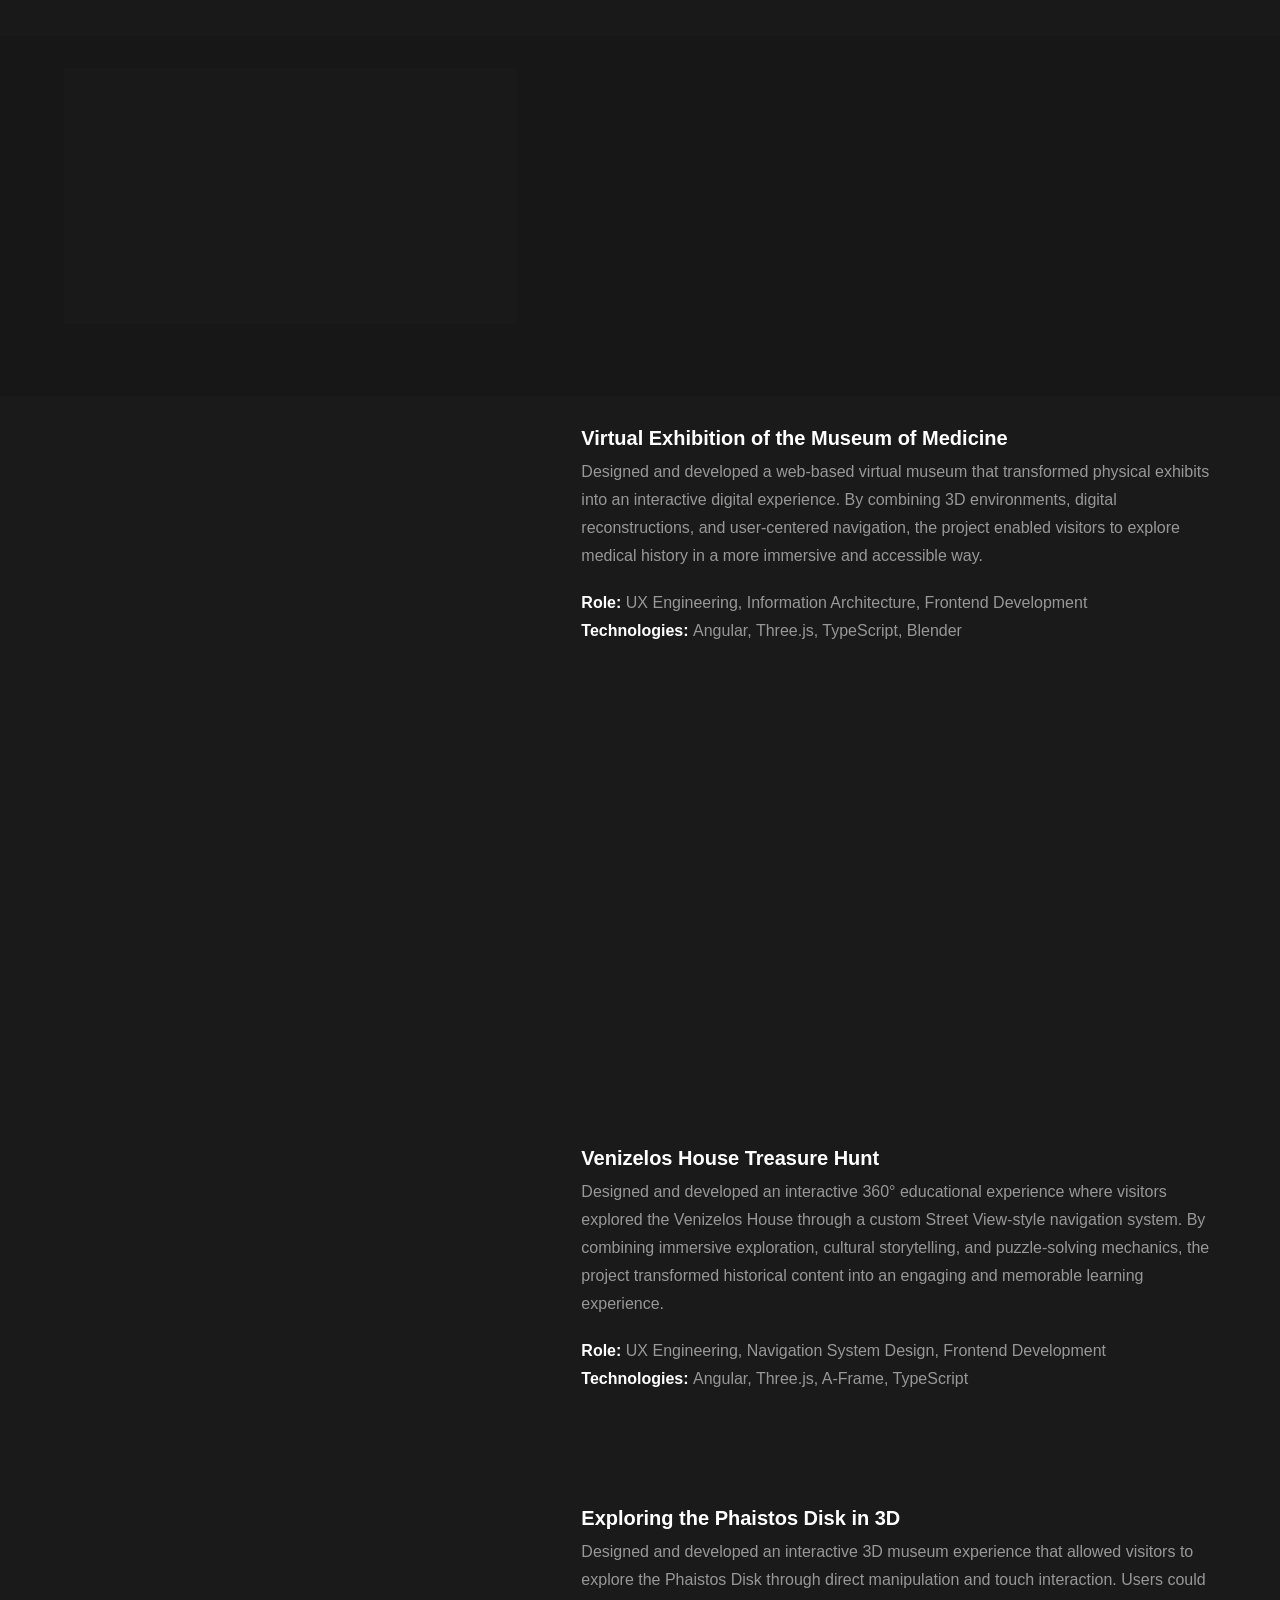
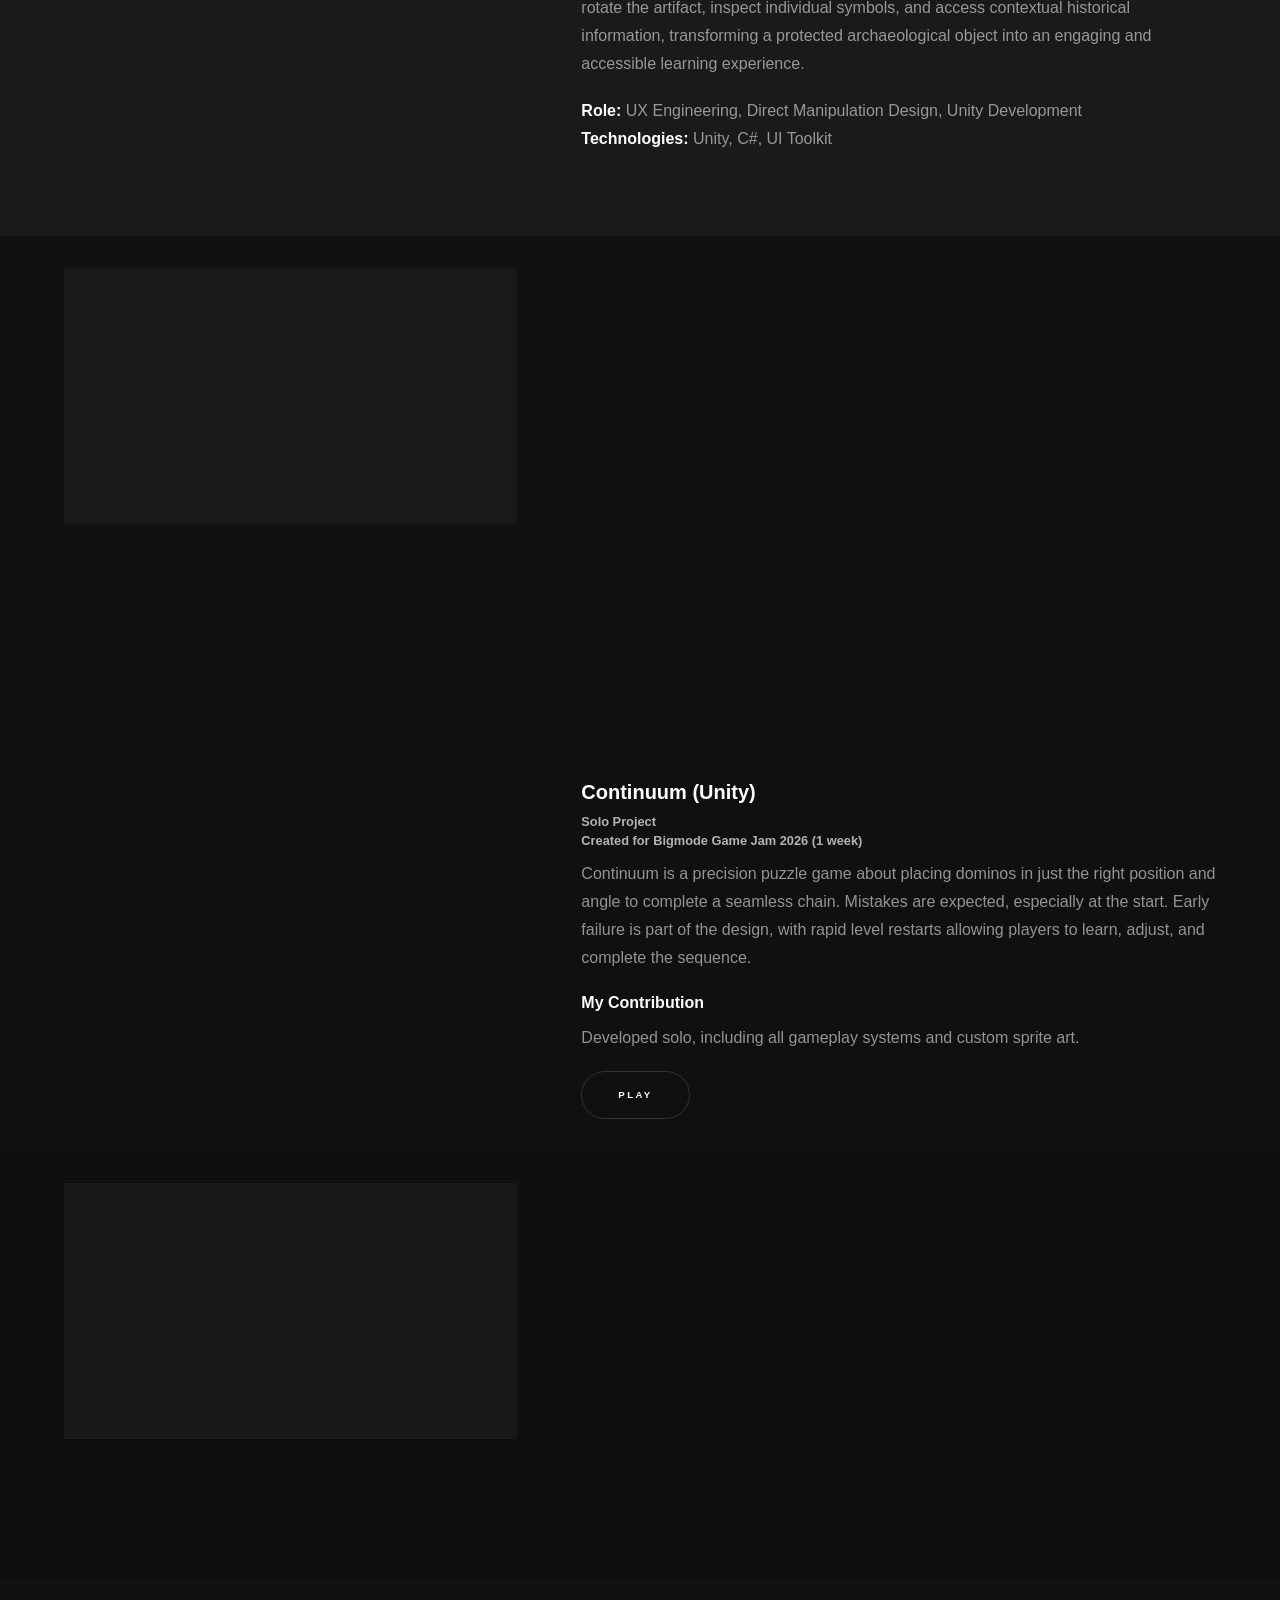
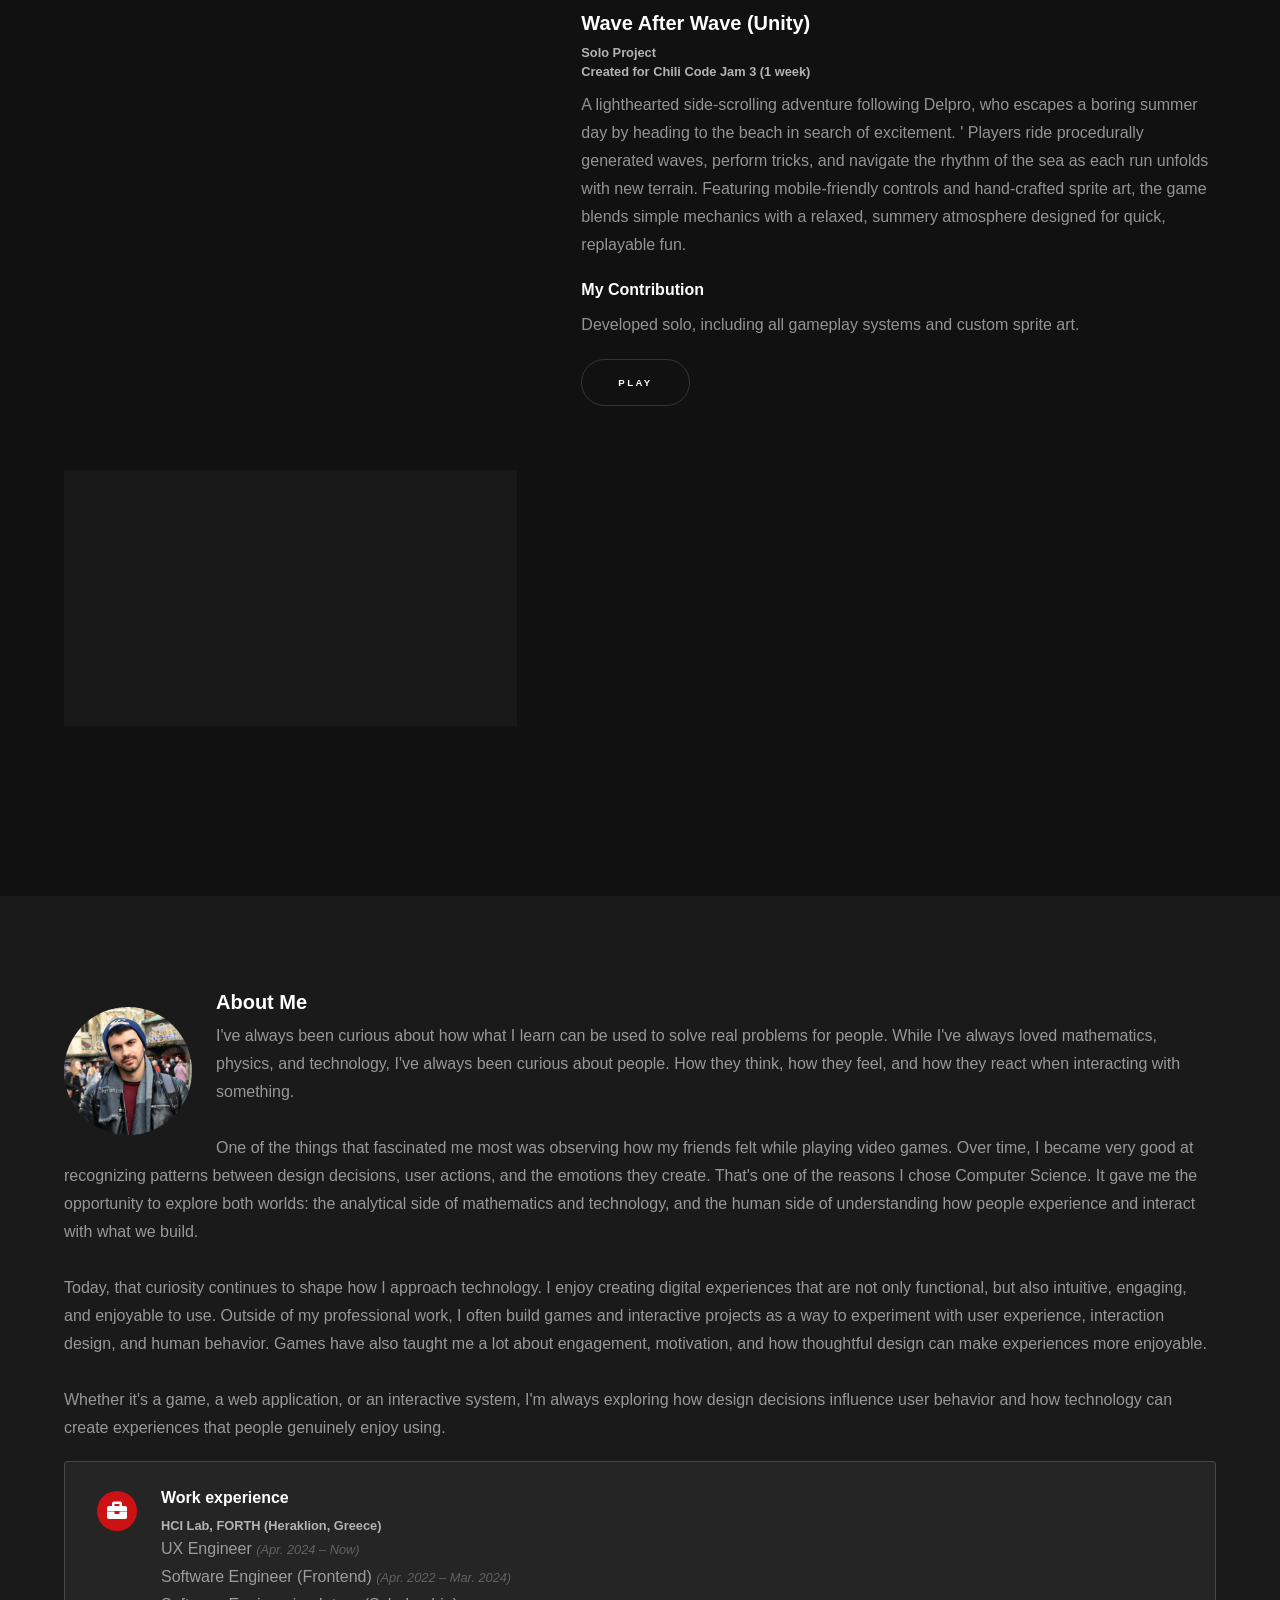
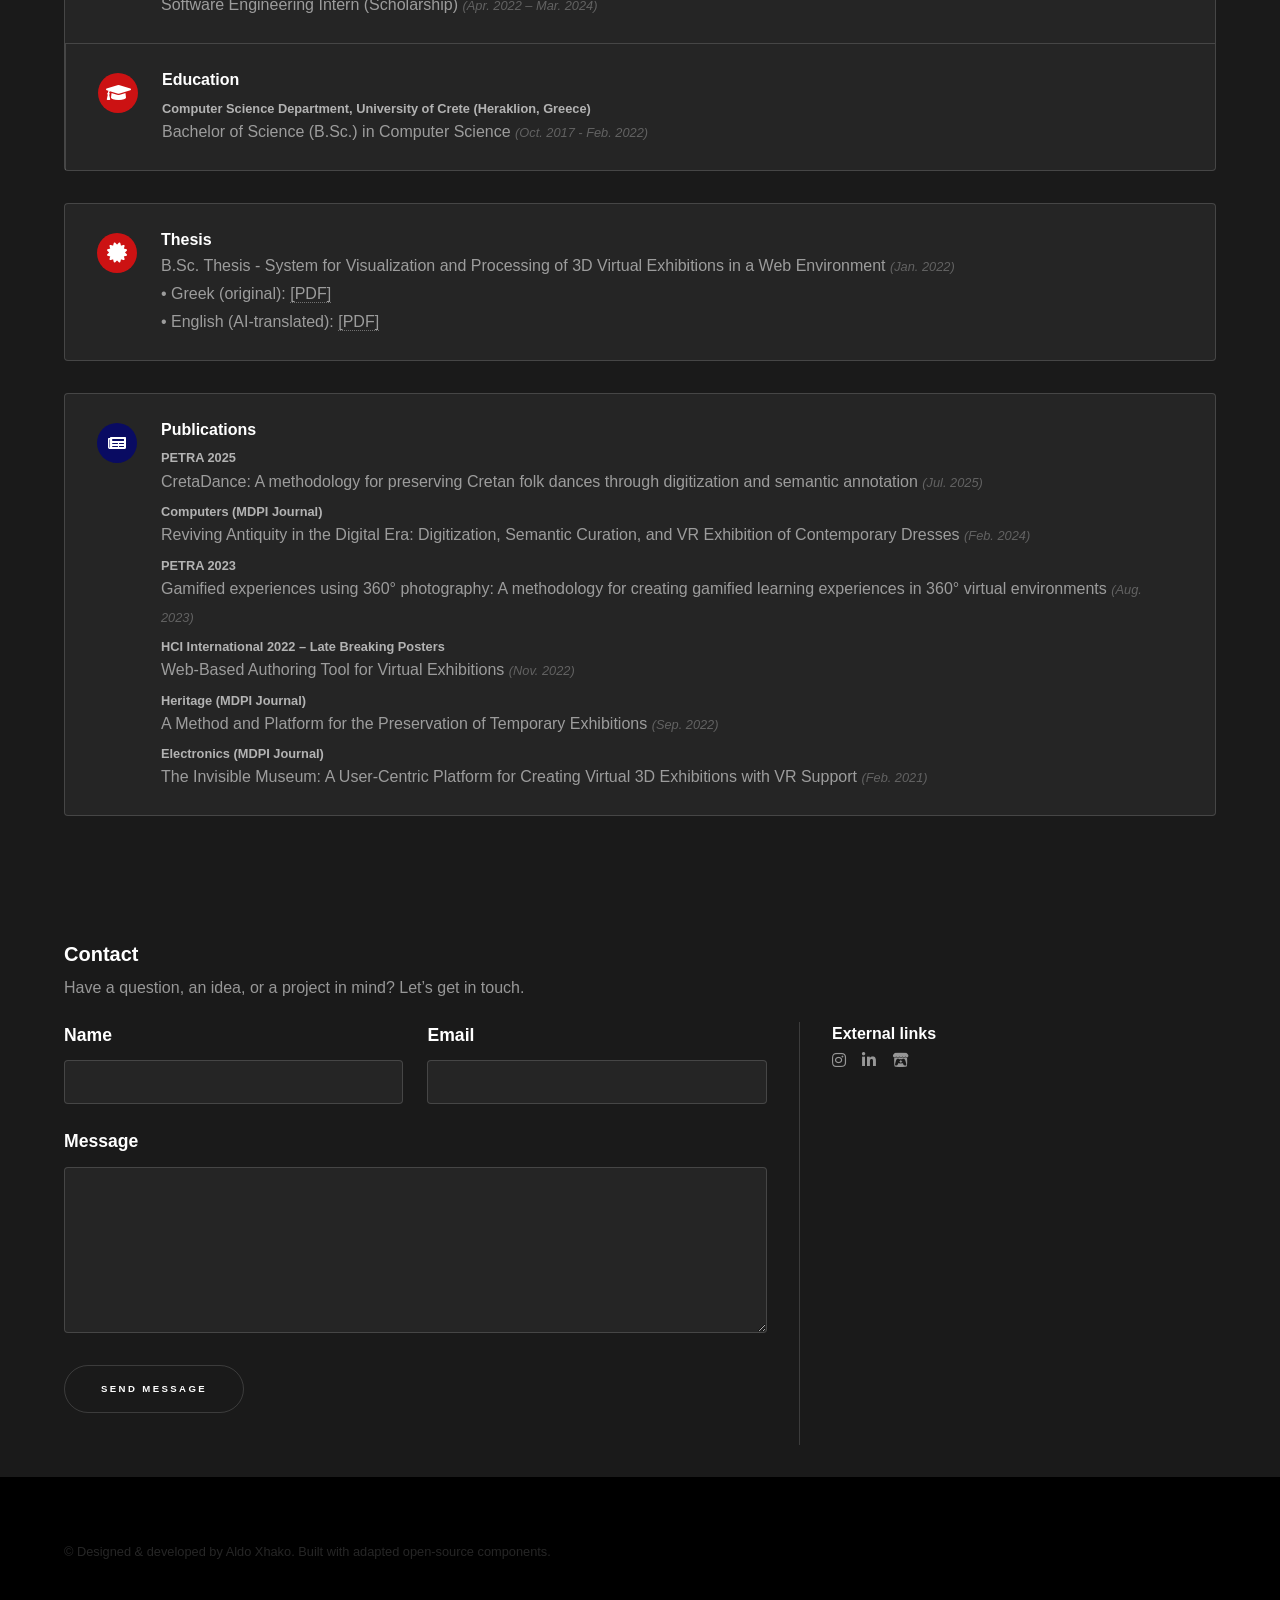
==== commit 044e6744: "added favicon, link preview image/text, fixed css load bug" ====
--- a/index.html
+++ b/index.html
@@ -3,7 +3,26 @@
 	<head>
 		<title>Aldo Xhako</title>
 		<meta charset="utf-8" />
+
+		<meta property="og:title" content="Aldo Xhako | UX Engineer" />
+		<meta property="og:description" content="UX Engineer specializing in HCI, interactive systems, and user-centered digital experiences." />
+		<meta property="og:image" content="https://aldoxhako.com/images/profile.jpg" />
+		<meta property="og:url" content="https://aldoxhako.com" />
+		<meta property="og:type" content="website" />
+
+		<meta name="twitter:card" content="summary_large_image" />
+		<meta name="twitter:title" content="Aldo Xhako | UX Engineer" />
+		<meta name="twitter:description" content="UX Engineer specializing in HCI, interactive systems, and user-centered digital experiences." />
+		<meta name="twitter:image" content="https://aldoxhako.com/images/profile.jpg"/>
+
 		<meta name="viewport" content="width=device-width, initial-scale=1, user-scalable=no" />
+
+		<link rel="icon" href="images/logo.ico" />
+		<link rel="icon" type="image/png" sizes="32x32" href="images/logo.png" />
+		<link rel="icon" type="image/png" sizes="16x16" href="images/logo.png" />
+		<link rel="apple-touch-icon" href="images/logo.png" />
+
+		<link rel="stylesheet" href="assets/css/fontawesome-all.min.css">
 		<link rel="stylesheet" href="assets/css/main.css" />
 		<noscript><link rel="stylesheet" href="assets/css/noscript.css" /></noscript>
 	</head>
--- a/assets/css/main.css
+++ b/assets/css/main.css
@@ -0,0 +1,4171 @@
+html, body, div, span, applet, object,
+iframe, h1, h2, h3, h4, h5, h6, p, blockquote,
+pre, a, abbr, acronym, address, big, cite,
+code, del, dfn, em, img, ins, kbd, q, s, samp,
+small, strike, strong, sub, sup, tt, var, b,
+u, i, center, dl, dt, dd, ol, ul, li, fieldset,
+form, label, legend, table, caption, tbody,
+tfoot, thead, tr, th, td, article, aside,
+canvas, details, embed, figure, figcaption,
+footer, header, hgroup, menu, nav, output, ruby,
+section, summary, time, mark, audio, video {
+	margin: 0;
+	padding: 0;
+	border: 0;
+	font-size: 100%;
+	font: inherit;
+	vertical-align: baseline;}
+
+article, aside, details, figcaption, figure,
+footer, header, hgroup, menu, nav, section {
+	display: block;}
+
+body {
+	line-height: 1;
+}
+
+ol, ul {
+	list-style: none;
+}
+
+blockquote, q {
+	quotes: none;
+}
+
+	blockquote:before, blockquote:after, q:before, q:after {
+		content: '';
+		content: none;
+	}
+
+table {
+	border-collapse: collapse;
+	border-spacing: 0;
+}
+
+body {
+	-webkit-text-size-adjust: none;
+}
+
+mark {
+	background-color: transparent;
+	color: inherit;
+}
+
+input::-moz-focus-inner {
+	border: 0;
+	padding: 0;
+}
+
+input, select, textarea {
+	-moz-appearance: none;
+	-webkit-appearance: none;
+	-ms-appearance: none;
+	appearance: none;
+}
+
+/* Basic */
+
+	@-ms-viewport {
+		width: device-width;
+	}
+
+	body {
+		-ms-overflow-style: scrollbar;
+	}
+
+	@media screen and (max-width: 480px) {
+
+		html, body {
+			min-width: 320px;
+		}
+
+	}
+
+	html {
+		box-sizing: border-box;
+	}
+
+	*, *:before, *:after {
+		box-sizing: inherit;
+	}
+
+	body {
+		background: #CC1213;
+	}
+
+		body.is-preload *, body.is-preload *:before, body.is-preload *:after {
+			-moz-animation: none !important;
+			-webkit-animation: none !important;
+			-ms-animation: none !important;
+			animation: none !important;
+			-moz-transition: none !important;
+			-webkit-transition: none !important;
+			-ms-transition: none !important;
+			transition: none !important;
+		}
+
+/* Type */
+
+	body, input, select, textarea {
+		color: rgba(255, 255, 255, 0.55);
+		font-family: Arial, Helvetica, sans-serif;
+		font-size: 16.5pt;
+		font-weight: normal;
+		line-height: 1.75;
+	}
+
+		@media screen and (max-width: 2560px) {
+
+			body, input, select, textarea {
+				font-size: 13pt;
+			}
+
+		}
+
+		@media screen and (max-width: 1280px) {
+
+			body, input, select, textarea {
+				font-size: 12pt;
+			}
+
+		}
+
+		@media screen and (max-width: 360px) {
+
+			body, input, select, textarea {
+				font-size: 11pt;
+			}
+
+		}
+
+	a {
+		-moz-transition: color 0.2s ease, border-bottom-color 0.2s ease;
+		-webkit-transition: color 0.2s ease, border-bottom-color 0.2s ease;
+		-ms-transition: color 0.2s ease, border-bottom-color 0.2s ease;
+		transition: color 0.2s ease, border-bottom-color 0.2s ease;
+		border-bottom: dotted 1px rgba(255, 255, 255, 0.35);
+		color: inherit;
+		text-decoration: none;
+	}
+
+		a:hover {
+			border-bottom-color: transparent;
+			color: #ffffff;
+		}
+
+	strong, b {
+		color: #ffffff;
+		font-weight: bold;
+	}
+
+	em, i {
+		font-style: italic;
+	}
+
+	p {
+		margin: 0.6em 0 1.2em 0;
+	}
+
+	#role{
+		margin: 0;
+	}
+
+	h1, h2, h3, h4, h5, h6 {
+		color: #ffffff;
+		font-weight: bold;
+		line-height: 1.5;
+		margin: 0 0 0 0;
+	}
+
+		h1 a, h2 a, h3 a, h4 a, h5 a, h6 a {
+			color: inherit;
+			text-decoration: none;
+		}
+
+	h1 {
+		font-size: 2.75em;
+	}
+
+		h1.major {
+			margin: 0 0 1.3em 0;
+			position: relative;
+			padding-bottom: 0.35em;
+		}
+
+			h1.major:after {
+				background-image: -moz-linear-gradient(to right, #1a1a1a, #111111);
+				background-image: -webkit-linear-gradient(to right, #1a1a1a, #111111);
+				background-image: -ms-linear-gradient(to right, #1a1a1a, #111111);
+				background-image: linear-gradient(to right, #1a1a1a, #111111);
+				-moz-transition: max-width 0.2s ease;
+				-webkit-transition: max-width 0.2s ease;
+				-ms-transition: max-width 0.2s ease;
+				transition: max-width 0.2s ease;
+				border-radius: 0.2em;
+				bottom: 0;
+				content: '';
+				height: 0.05em;
+				position: absolute;
+				right: 0;
+				width: 100%;
+			}
+
+	h2 {
+		font-size: 1.25em;
+		line-height: 1em;
+		margin-bottom: 0.5em;
+	}
+
+	h3 {
+		font-size: 1em;
+	}
+
+	h4 {
+		font-size: 1em;
+	}
+
+	h5 {
+		font-size: 0.8em;
+		color: #b3b3b3;
+	}
+
+	h6 {
+		font-size: 0.6em;
+	}
+
+	@media screen and (max-width: 736px) {
+
+		h1 {
+			font-size: 2em;
+		}
+
+		h2 {
+			font-size: 1.25em;
+		}
+
+		h3 {
+			font-size: 1em;
+		}
+
+		h4 {
+			font-size: 1em;
+		}
+
+		h5 {
+			font-size: 1em;
+		}
+
+		h6 {
+			font-size: 0.6em;
+		}
+
+	}
+
+	sub {
+		font-size: 0.8em;
+		position: relative;
+		top: 0.5em;
+	}
+
+	sup {
+		font-size: 0.8em;
+		position: relative;
+		top: -0.5em;
+	}
+
+	blockquote {
+		border-left: solid 4px rgba(255, 255, 255, 0.15);
+		font-style: italic;
+		margin: 0 0 2em 0;
+		padding: 0.5em 0 0.5em 2em;
+	}
+
+	code {
+		background: rgba(255, 255, 255, 0.05);
+		border-radius: 0.25em;
+		border: solid 1px rgba(255, 255, 255, 0.15);
+		font-family: "Courier New", monospace;
+		font-size: 0.9em;
+		margin: 0 0.25em;
+		padding: 0.25em 0.65em;
+	}
+
+	pre {
+		-webkit-overflow-scrolling: touch;
+		font-family: "Courier New", monospace;
+		font-size: 0.9em;
+		margin: 0 0 2em 0;
+	}
+
+		pre code {
+			display: block;
+			line-height: 1.75em;
+			padding: 1em 1.5em;
+			overflow-x: auto;
+		}
+
+	hr {
+		border: 0;
+		border-bottom: solid 1px rgba(255, 255, 255, 0.15);
+		margin: 2em 0;
+	}
+
+		hr.major {
+			margin: 3em 0;
+		}
+
+	.align-left {
+		text-align: left;
+	}
+
+	.align-center {
+		text-align: center;
+	}
+
+	.align-right {
+		text-align: right;
+	}
+
+/* Row */
+
+	.row {
+		display: flex;
+		flex-wrap: wrap;
+		box-sizing: border-box;
+		align-items: stretch;
+	}
+
+		.row > * {
+			box-sizing: border-box;
+		}
+
+		.row.gtr-uniform > * > :last-child {
+			margin-bottom: 0;
+		}
+
+		.row.aln-left {
+			justify-content: flex-start;
+		}
+
+		.row.aln-center {
+			justify-content: center;
+		}
+
+		.row.aln-right {
+			justify-content: flex-end;
+		}
+
+		.row.aln-top {
+			align-items: flex-start;
+		}
+
+		.row.aln-middle {
+			align-items: center;
+		}
+
+		.row.aln-bottom {
+			align-items: flex-end;
+		}
+
+		.row > .imp {
+			order: -1;
+		}
+
+		.row > .col-1 {
+			width: 8.33333%;
+		}
+
+		.row > .off-1 {
+			margin-left: 8.33333%;
+		}
+
+		.row > .col-2 {
+			width: 16.66667%;
+		}
+
+		.row > .off-2 {
+			margin-left: 16.66667%;
+		}
+
+		.row > .col-3 {
+			width: 25%;
+		}
+
+		.row > .off-3 {
+			margin-left: 25%;
+		}
+
+		.row > .col-4 {
+			width: 33.33333%;
+		}
+
+		.row > .off-4 {
+			margin-left: 33.33333%;
+		}
+
+		.row > .col-5 {
+			width: 41.66667%;
+		}
+
+		.row > .off-5 {
+			margin-left: 41.66667%;
+		}
+
+		.row > .col-6 {
+			width: 50%;
+		}
+
+		.row > .off-6 {
+			margin-left: 50%;
+		}
+
+		.row > .col-7 {
+			width: 58.33333%;
+		}
+
+		.row > .off-7 {
+			margin-left: 58.33333%;
+		}
+
+		.row > .col-8 {
+			width: 66.66667%;
+		}
+
+		.row > .off-8 {
+			margin-left: 66.66667%;
+		}
+
+		.row > .col-9 {
+			width: 75%;
+		}
+
+		.row > .off-9 {
+			margin-left: 75%;
+		}
+
+		.row > .col-10 {
+			width: 83.33333%;
+		}
+
+		.row > .off-10 {
+			margin-left: 83.33333%;
+		}
+
+		.row > .col-11 {
+			width: 91.66667%;
+		}
+
+		.row > .off-11 {
+			margin-left: 91.66667%;
+		}
+
+		.row > .col-12 {
+			width: 100%;
+		}
+
+		.row > .off-12 {
+			margin-left: 100%;
+		}
+
+		.row.gtr-0 {
+			margin-top: 0;
+			margin-left: 0em;
+		}
+
+			.row.gtr-0 > * {
+				padding: 0 0 0 0em;
+			}
+
+			.row.gtr-0.gtr-uniform {
+				margin-top: 0em;
+			}
+
+				.row.gtr-0.gtr-uniform > * {
+					padding-top: 0em;
+				}
+
+		.row.gtr-25 {
+			margin-top: 0;
+			margin-left: -0.375em;
+		}
+
+			.row.gtr-25 > * {
+				padding: 0 0 0 0.375em;
+			}
+
+			.row.gtr-25.gtr-uniform {
+				margin-top: -0.375em;
+			}
+
+				.row.gtr-25.gtr-uniform > * {
+					padding-top: 0.375em;
+				}
+
+		.row.gtr-50 {
+			margin-top: 0;
+			margin-left: -0.75em;
+		}
+
+			.row.gtr-50 > * {
+				padding: 0 0 0 0.75em;
+			}
+
+			.row.gtr-50.gtr-uniform {
+				margin-top: -0.75em;
+			}
+
+				.row.gtr-50.gtr-uniform > * {
+					padding-top: 0.75em;
+				}
+
+		.row {
+			margin-top: 0;
+			margin-left: -1.5em;
+		}
+
+			.row > * {
+				padding: 0 0 0 1.5em;
+			}
+
+			.row.gtr-uniform {
+				margin-top: -1.5em;
+			}
+
+				.row.gtr-uniform > * {
+					padding-top: 1.5em;
+				}
+
+		.row.gtr-150 {
+			margin-top: 0;
+			margin-left: -2.25em;
+		}
+
+			.row.gtr-150 > * {
+				padding: 0 0 0 2.25em;
+			}
+
+			.row.gtr-150.gtr-uniform {
+				margin-top: -2.25em;
+			}
+
+				.row.gtr-150.gtr-uniform > * {
+					padding-top: 2.25em;
+				}
+
+		.row.gtr-200 {
+			margin-top: 0;
+			margin-left: -3em;
+		}
+
+			.row.gtr-200 > * {
+				padding: 0 0 0 3em;
+			}
+
+			.row.gtr-200.gtr-uniform {
+				margin-top: -3em;
+			}
+
+				.row.gtr-200.gtr-uniform > * {
+					padding-top: 3em;
+				}
+
+		@media screen and (max-width: 2560px) {
+
+			.row {
+				display: flex;
+				flex-wrap: wrap;
+				box-sizing: border-box;
+				align-items: stretch;
+			}
+
+				.row > * {
+					box-sizing: border-box;
+				}
+
+				.row.gtr-uniform > * > :last-child {
+					margin-bottom: 0;
+				}
+
+				.row.aln-left {
+					justify-content: flex-start;
+				}
+
+				.row.aln-center {
+					justify-content: center;
+				}
+
+				.row.aln-right {
+					justify-content: flex-end;
+				}
+
+				.row.aln-top {
+					align-items: flex-start;
+				}
+
+				.row.aln-middle {
+					align-items: center;
+				}
+
+				.row.aln-bottom {
+					align-items: flex-end;
+				}
+
+				.row > .imp-xlarge {
+					order: -1;
+				}
+
+				.row > .col-1-xlarge {
+					width: 8.33333%;
+				}
+
+				.row > .off-1-xlarge {
+					margin-left: 8.33333%;
+				}
+
+				.row > .col-2-xlarge {
+					width: 16.66667%;
+				}
+
+				.row > .off-2-xlarge {
+					margin-left: 16.66667%;
+				}
+
+				.row > .col-3-xlarge {
+					width: 25%;
+				}
+
+				.row > .off-3-xlarge {
+					margin-left: 25%;
+				}
+
+				.row > .col-4-xlarge {
+					width: 33.33333%;
+				}
+
+				.row > .off-4-xlarge {
+					margin-left: 33.33333%;
+				}
+
+				.row > .col-5-xlarge {
+					width: 41.66667%;
+				}
+
+				.row > .off-5-xlarge {
+					margin-left: 41.66667%;
+				}
+
+				.row > .col-6-xlarge {
+					width: 50%;
+				}
+
+				.row > .off-6-xlarge {
+					margin-left: 50%;
+				}
+
+				.row > .col-7-xlarge {
+					width: 58.33333%;
+				}
+
+				.row > .off-7-xlarge {
+					margin-left: 58.33333%;
+				}
+
+				.row > .col-8-xlarge {
+					width: 66.66667%;
+				}
+
+				.row > .off-8-xlarge {
+					margin-left: 66.66667%;
+				}
+
+				.row > .col-9-xlarge {
+					width: 75%;
+				}
+
+				.row > .off-9-xlarge {
+					margin-left: 75%;
+				}
+
+				.row > .col-10-xlarge {
+					width: 83.33333%;
+				}
+
+				.row > .off-10-xlarge {
+					margin-left: 83.33333%;
+				}
+
+				.row > .col-11-xlarge {
+					width: 91.66667%;
+				}
+
+				.row > .off-11-xlarge {
+					margin-left: 91.66667%;
+				}
+
+				.row > .col-12-xlarge {
+					width: 100%;
+				}
+
+				.row > .off-12-xlarge {
+					margin-left: 100%;
+				}
+
+				.row.gtr-0 {
+					margin-top: 0;
+					margin-left: 0em;
+				}
+
+					.row.gtr-0 > * {
+						padding: 0 0 0 0em;
+					}
+
+					.row.gtr-0.gtr-uniform {
+						margin-top: 0em;
+					}
+
+						.row.gtr-0.gtr-uniform > * {
+							padding-top: 0em;
+						}
+
+				.row.gtr-25 {
+					margin-top: 0;
+					margin-left: -0.375em;
+				}
+
+					.row.gtr-25 > * {
+						padding: 0 0 0 0.375em;
+					}
+
+					.row.gtr-25.gtr-uniform {
+						margin-top: -0.375em;
+					}
+
+						.row.gtr-25.gtr-uniform > * {
+							padding-top: 0.375em;
+						}
+
+				.row.gtr-50 {
+					margin-top: 0;
+					margin-left: -0.75em;
+				}
+
+					.row.gtr-50 > * {
+						padding: 0 0 0 0.75em;
+					}
+
+					.row.gtr-50.gtr-uniform {
+						margin-top: -0.75em;
+					}
+
+						.row.gtr-50.gtr-uniform > * {
+							padding-top: 0.75em;
+						}
+
+				.row {
+					margin-top: 0;
+					margin-left: -1.5em;
+				}
+
+					.row > * {
+						padding: 0 0 0 1.5em;
+					}
+
+					.row.gtr-uniform {
+						margin-top: -1.5em;
+					}
+
+						.row.gtr-uniform > * {
+							padding-top: 1.5em;
+						}
+
+				.row.gtr-150 {
+					margin-top: 0;
+					margin-left: -2.25em;
+				}
+
+					.row.gtr-150 > * {
+						padding: 0 0 0 2.25em;
+					}
+
+					.row.gtr-150.gtr-uniform {
+						margin-top: -2.25em;
+					}
+
+						.row.gtr-150.gtr-uniform > * {
+							padding-top: 2.25em;
+						}
+
+				.row.gtr-200 {
+					margin-top: 0;
+					margin-left: -3em;
+				}
+
+					.row.gtr-200 > * {
+						padding: 0 0 0 3em;
+					}
+
+					.row.gtr-200.gtr-uniform {
+						margin-top: -3em;
+					}
+
+						.row.gtr-200.gtr-uniform > * {
+							padding-top: 3em;
+						}
+
+		}
+
+		@media screen and (max-width: 1280px) {
+
+			.row {
+				display: flex;
+				flex-wrap: wrap;
+				box-sizing: border-box;
+				align-items: stretch;
+			}
+
+				.row > * {
+					box-sizing: border-box;
+				}
+
+				.row.gtr-uniform > * > :last-child {
+					margin-bottom: 0;
+				}
+
+				.row.aln-left {
+					justify-content: flex-start;
+				}
+
+				.row.aln-center {
+					justify-content: center;
+				}
+
+				.row.aln-right {
+					justify-content: flex-end;
+				}
+
+				.row.aln-top {
+					align-items: flex-start;
+				}
+
+				.row.aln-middle {
+					align-items: center;
+				}
+
+				.row.aln-bottom {
+					align-items: flex-end;
+				}
+
+				.row > .imp-large {
+					order: -1;
+				}
+
+				.row > .col-1-large {
+					width: 8.33333%;
+				}
+
+				.row > .off-1-large {
+					margin-left: 8.33333%;
+				}
+
+				.row > .col-2-large {
+					width: 16.66667%;
+				}
+
+				.row > .off-2-large {
+					margin-left: 16.66667%;
+				}
+
+				.row > .col-3-large {
+					width: 25%;
+				}
+
+				.row > .off-3-large {
+					margin-left: 25%;
+				}
+
+				.row > .col-4-large {
+					width: 33.33333%;
+				}
+
+				.row > .off-4-large {
+					margin-left: 33.33333%;
+				}
+
+				.row > .col-5-large {
+					width: 41.66667%;
+				}
+
+				.row > .off-5-large {
+					margin-left: 41.66667%;
+				}
+
+				.row > .col-6-large {
+					width: 50%;
+				}
+
+				.row > .off-6-large {
+					margin-left: 50%;
+				}
+
+				.row > .col-7-large {
+					width: 58.33333%;
+				}
+
+				.row > .off-7-large {
+					margin-left: 58.33333%;
+				}
+
+				.row > .col-8-large {
+					width: 66.66667%;
+				}
+
+				.row > .off-8-large {
+					margin-left: 66.66667%;
+				}
+
+				.row > .col-9-large {
+					width: 75%;
+				}
+
+				.row > .off-9-large {
+					margin-left: 75%;
+				}
+
+				.row > .col-10-large {
+					width: 83.33333%;
+				}
+
+				.row > .off-10-large {
+					margin-left: 83.33333%;
+				}
+
+				.row > .col-11-large {
+					width: 91.66667%;
+				}
+
+				.row > .off-11-large {
+					margin-left: 91.66667%;
+				}
+
+				.row > .col-12-large {
+					width: 100%;
+				}
+
+				.row > .off-12-large {
+					margin-left: 100%;
+				}
+
+				.row.gtr-0 {
+					margin-top: 0;
+					margin-left: 0em;
+				}
+
+					.row.gtr-0 > * {
+						padding: 0 0 0 0em;
+					}
+
+					.row.gtr-0.gtr-uniform {
+						margin-top: 0em;
+					}
+
+						.row.gtr-0.gtr-uniform > * {
+							padding-top: 0em;
+						}
+
+				.row.gtr-25 {
+					margin-top: 0;
+					margin-left: -0.375em;
+				}
+
+					.row.gtr-25 > * {
+						padding: 0 0 0 0.375em;
+					}
+
+					.row.gtr-25.gtr-uniform {
+						margin-top: -0.375em;
+					}
+
+						.row.gtr-25.gtr-uniform > * {
+							padding-top: 0.375em;
+						}
+
+				.row.gtr-50 {
+					margin-top: 0;
+					margin-left: -0.75em;
+				}
+
+					.row.gtr-50 > * {
+						padding: 0 0 0 0.75em;
+					}
+
+					.row.gtr-50.gtr-uniform {
+						margin-top: -0.75em;
+					}
+
+						.row.gtr-50.gtr-uniform > * {
+							padding-top: 0.75em;
+						}
+
+				.row {
+					margin-top: 0;
+					margin-left: -1.5em;
+				}
+
+					.row > * {
+						padding: 0 0 0 1.5em;
+					}
+
+					.row.gtr-uniform {
+						margin-top: -1.5em;
+					}
+
+						.row.gtr-uniform > * {
+							padding-top: 1.5em;
+						}
+
+				.row.gtr-150 {
+					margin-top: 0;
+					margin-left: -2.25em;
+				}
+
+					.row.gtr-150 > * {
+						padding: 0 0 0 2.25em;
+					}
+
+					.row.gtr-150.gtr-uniform {
+						margin-top: -2.25em;
+					}
+
+						.row.gtr-150.gtr-uniform > * {
+							padding-top: 2.25em;
+						}
+
+				.row.gtr-200 {
+					margin-top: 0;
+					margin-left: -3em;
+				}
+
+					.row.gtr-200 > * {
+						padding: 0 0 0 3em;
+					}
+
+					.row.gtr-200.gtr-uniform {
+						margin-top: -3em;
+					}
+
+						.row.gtr-200.gtr-uniform > * {
+							padding-top: 3em;
+						}
+
+		}
+
+		@media screen and (max-width: 980px) {
+
+			.row {
+				display: flex;
+				flex-wrap: wrap;
+				box-sizing: border-box;
+				align-items: stretch;
+			}
+
+				.row > * {
+					box-sizing: border-box;
+				}
+
+				.row.gtr-uniform > * > :last-child {
+					margin-bottom: 0;
+				}
+
+				.row.aln-left {
+					justify-content: flex-start;
+				}
+
+				.row.aln-center {
+					justify-content: center;
+				}
+
+				.row.aln-right {
+					justify-content: flex-end;
+				}
+
+				.row.aln-top {
+					align-items: flex-start;
+				}
+
+				.row.aln-middle {
+					align-items: center;
+				}
+
+				.row.aln-bottom {
+					align-items: flex-end;
+				}
+
+				.row > .imp-medium {
+					order: -1;
+				}
+
+				.row > .col-1-medium {
+					width: 8.33333%;
+				}
+
+				.row > .off-1-medium {
+					margin-left: 8.33333%;
+				}
+
+				.row > .col-2-medium {
+					width: 16.66667%;
+				}
+
+				.row > .off-2-medium {
+					margin-left: 16.66667%;
+				}
+
+				.row > .col-3-medium {
+					width: 25%;
+				}
+
+				.row > .off-3-medium {
+					margin-left: 25%;
+				}
+
+				.row > .col-4-medium {
+					width: 33.33333%;
+				}
+
+				.row > .off-4-medium {
+					margin-left: 33.33333%;
+				}
+
+				.row > .col-5-medium {
+					width: 41.66667%;
+				}
+
+				.row > .off-5-medium {
+					margin-left: 41.66667%;
+				}
+
+				.row > .col-6-medium {
+					width: 50%;
+				}
+
+				.row > .off-6-medium {
+					margin-left: 50%;
+				}
+
+				.row > .col-7-medium {
+					width: 58.33333%;
+				}
+
+				.row > .off-7-medium {
+					margin-left: 58.33333%;
+				}
+
+				.row > .col-8-medium {
+					width: 66.66667%;
+				}
+
+				.row > .off-8-medium {
+					margin-left: 66.66667%;
+				}
+
+				.row > .col-9-medium {
+					width: 75%;
+				}
+
+				.row > .off-9-medium {
+					margin-left: 75%;
+				}
+
+				.row > .col-10-medium {
+					width: 83.33333%;
+				}
+
+				.row > .off-10-medium {
+					margin-left: 83.33333%;
+				}
+
+				.row > .col-11-medium {
+					width: 91.66667%;
+				}
+
+				.row > .off-11-medium {
+					margin-left: 91.66667%;
+				}
+
+				.row > .col-12-medium {
+					width: 100%;
+				}
+
+				.row > .off-12-medium {
+					margin-left: 100%;
+				}
+
+				.row.gtr-0 {
+					margin-top: 0;
+					margin-left: 0em;
+				}
+
+					.row.gtr-0 > * {
+						padding: 0 0 0 0em;
+					}
+
+					.row.gtr-0.gtr-uniform {
+						margin-top: 0em;
+					}
+
+						.row.gtr-0.gtr-uniform > * {
+							padding-top: 0em;
+						}
+
+				.row.gtr-25 {
+					margin-top: 0;
+					margin-left: -0.375em;
+				}
+
+					.row.gtr-25 > * {
+						padding: 0 0 0 0.375em;
+					}
+
+					.row.gtr-25.gtr-uniform {
+						margin-top: -0.375em;
+					}
+
+						.row.gtr-25.gtr-uniform > * {
+							padding-top: 0.375em;
+						}
+
+				.row.gtr-50 {
+					margin-top: 0;
+					margin-left: -0.75em;
+				}
+
+					.row.gtr-50 > * {
+						padding: 0 0 0 0.75em;
+					}
+
+					.row.gtr-50.gtr-uniform {
+						margin-top: -0.75em;
+					}
+
+						.row.gtr-50.gtr-uniform > * {
+							padding-top: 0.75em;
+						}
+
+				.row {
+					margin-top: 0;
+					margin-left: -1.5em;
+				}
+
+					.row > * {
+						padding: 0 0 0 1.5em;
+					}
+
+					.row.gtr-uniform {
+						margin-top: -1.5em;
+					}
+
+						.row.gtr-uniform > * {
+							padding-top: 1.5em;
+						}
+
+				.row.gtr-150 {
+					margin-top: 0;
+					margin-left: -2.25em;
+				}
+
+					.row.gtr-150 > * {
+						padding: 0 0 0 2.25em;
+					}
+
+					.row.gtr-150.gtr-uniform {
+						margin-top: -2.25em;
+					}
+
+						.row.gtr-150.gtr-uniform > * {
+							padding-top: 2.25em;
+						}
+
+				.row.gtr-200 {
+					margin-top: 0;
+					margin-left: -3em;
+				}
+
+					.row.gtr-200 > * {
+						padding: 0 0 0 3em;
+					}
+
+					.row.gtr-200.gtr-uniform {
+						margin-top: -3em;
+					}
+
+						.row.gtr-200.gtr-uniform > * {
+							padding-top: 3em;
+						}
+
+		}
+
+		@media screen and (max-width: 736px) {
+
+			.row {
+				display: flex;
+				flex-wrap: wrap;
+				box-sizing: border-box;
+				align-items: stretch;
+			}
+
+				.row > * {
+					box-sizing: border-box;
+				}
+
+				.row.gtr-uniform > * > :last-child {
+					margin-bottom: 0;
+				}
+
+				.row.aln-left {
+					justify-content: flex-start;
+				}
+
+				.row.aln-center {
+					justify-content: center;
+				}
+
+				.row.aln-right {
+					justify-content: flex-end;
+				}
+
+				.row.aln-top {
+					align-items: flex-start;
+				}
+
+				.row.aln-middle {
+					align-items: center;
+				}
+
+				.row.aln-bottom {
+					align-items: flex-end;
+				}
+
+				.row > .imp-small {
+					order: -1;
+				}
+
+				.row > .col-1-small {
+					width: 8.33333%;
+				}
+
+				.row > .off-1-small {
+					margin-left: 8.33333%;
+				}
+
+				.row > .col-2-small {
+					width: 16.66667%;
+				}
+
+				.row > .off-2-small {
+					margin-left: 16.66667%;
+				}
+
+				.row > .col-3-small {
+					width: 25%;
+				}
+
+				.row > .off-3-small {
+					margin-left: 25%;
+				}
+
+				.row > .col-4-small {
+					width: 33.33333%;
+				}
+
+				.row > .off-4-small {
+					margin-left: 33.33333%;
+				}
+
+				.row > .col-5-small {
+					width: 41.66667%;
+				}
+
+				.row > .off-5-small {
+					margin-left: 41.66667%;
+				}
+
+				.row > .col-6-small {
+					width: 50%;
+				}
+
+				.row > .off-6-small {
+					margin-left: 50%;
+				}
+
+				.row > .col-7-small {
+					width: 58.33333%;
+				}
+
+				.row > .off-7-small {
+					margin-left: 58.33333%;
+				}
+
+				.row > .col-8-small {
+					width: 66.66667%;
+				}
+
+				.row > .off-8-small {
+					margin-left: 66.66667%;
+				}
+
+				.row > .col-9-small {
+					width: 75%;
+				}
+
+				.row > .off-9-small {
+					margin-left: 75%;
+				}
+
+				.row > .col-10-small {
+					width: 83.33333%;
+				}
+
+				.row > .off-10-small {
+					margin-left: 83.33333%;
+				}
+
+				.row > .col-11-small {
+					width: 91.66667%;
+				}
+
+				.row > .off-11-small {
+					margin-left: 91.66667%;
+				}
+
+				.row > .col-12-small {
+					width: 100%;
+				}
+
+				.row > .off-12-small {
+					margin-left: 100%;
+				}
+
+				.row.gtr-0 {
+					margin-top: 0;
+					margin-left: 0em;
+				}
+
+					.row.gtr-0 > * {
+						padding: 0 0 0 0em;
+					}
+
+					.row.gtr-0.gtr-uniform {
+						margin-top: 0em;
+					}
+
+						.row.gtr-0.gtr-uniform > * {
+							padding-top: 0em;
+						}
+
+				.row.gtr-25 {
+					margin-top: 0;
+					margin-left: -0.375em;
+				}
+
+					.row.gtr-25 > * {
+						padding: 0 0 0 0.375em;
+					}
+
+					.row.gtr-25.gtr-uniform {
+						margin-top: -0.375em;
+					}
+
+						.row.gtr-25.gtr-uniform > * {
+							padding-top: 0.375em;
+						}
+
+				.row.gtr-50 {
+					margin-top: 0;
+					margin-left: -0.75em;
+				}
+
+					.row.gtr-50 > * {
+						padding: 0 0 0 0.75em;
+					}
+
+					.row.gtr-50.gtr-uniform {
+						margin-top: -0.75em;
+					}
+
+						.row.gtr-50.gtr-uniform > * {
+							padding-top: 0.75em;
+						}
+
+				.row {
+					margin-top: 0;
+					margin-left: -1.5em;
+				}
+
+					.row > * {
+						padding: 0 0 0 1.5em;
+					}
+
+					.row.gtr-uniform {
+						margin-top: -1.5em;
+					}
+
+						.row.gtr-uniform > * {
+							padding-top: 1.5em;
+						}
+
+				.row.gtr-150 {
+					margin-top: 0;
+					margin-left: -2.25em;
+				}
+
+					.row.gtr-150 > * {
+						padding: 0 0 0 2.25em;
+					}
+
+					.row.gtr-150.gtr-uniform {
+						margin-top: -2.25em;
+					}
+
+						.row.gtr-150.gtr-uniform > * {
+							padding-top: 2.25em;
+						}
+
+				.row.gtr-200 {
+					margin-top: 0;
+					margin-left: -3em;
+				}
+
+					.row.gtr-200 > * {
+						padding: 0 0 0 3em;
+					}
+
+					.row.gtr-200.gtr-uniform {
+						margin-top: -3em;
+					}
+
+						.row.gtr-200.gtr-uniform > * {
+							padding-top: 3em;
+						}
+
+		}
+
+		@media screen and (max-width: 480px) {
+
+			.row {
+				display: flex;
+				flex-wrap: wrap;
+				box-sizing: border-box;
+				align-items: stretch;
+			}
+
+				.row > * {
+					box-sizing: border-box;
+				}
+
+				.row.gtr-uniform > * > :last-child {
+					margin-bottom: 0;
+				}
+
+				.row.aln-left {
+					justify-content: flex-start;
+				}
+
+				.row.aln-center {
+					justify-content: center;
+				}
+
+				.row.aln-right {
+					justify-content: flex-end;
+				}
+
+				.row.aln-top {
+					align-items: flex-start;
+				}
+
+				.row.aln-middle {
+					align-items: center;
+				}
+
+				.row.aln-bottom {
+					align-items: flex-end;
+				}
+
+				.row > .imp-xsmall {
+					order: -1;
+				}
+
+				.row > .col-1-xsmall {
+					width: 8.33333%;
+				}
+
+				.row > .off-1-xsmall {
+					margin-left: 8.33333%;
+				}
+
+				.row > .col-2-xsmall {
+					width: 16.66667%;
+				}
+
+				.row > .off-2-xsmall {
+					margin-left: 16.66667%;
+				}
+
+				.row > .col-3-xsmall {
+					width: 25%;
+				}
+
+				.row > .off-3-xsmall {
+					margin-left: 25%;
+				}
+
+				.row > .col-4-xsmall {
+					width: 33.33333%;
+				}
+
+				.row > .off-4-xsmall {
+					margin-left: 33.33333%;
+				}
+
+				.row > .col-5-xsmall {
+					width: 41.66667%;
+				}
+
+				.row > .off-5-xsmall {
+					margin-left: 41.66667%;
+				}
+
+				.row > .col-6-xsmall {
+					width: 50%;
+				}
+
+				.row > .off-6-xsmall {
+					margin-left: 50%;
+				}
+
+				.row > .col-7-xsmall {
+					width: 58.33333%;
+				}
+
+				.row > .off-7-xsmall {
+					margin-left: 58.33333%;
+				}
+
+				.row > .col-8-xsmall {
+					width: 66.66667%;
+				}
+
+				.row > .off-8-xsmall {
+					margin-left: 66.66667%;
+				}
+
+				.row > .col-9-xsmall {
+					width: 75%;
+				}
+
+				.row > .off-9-xsmall {
+					margin-left: 75%;
+				}
+
+				.row > .col-10-xsmall {
+					width: 83.33333%;
+				}
+
+				.row > .off-10-xsmall {
+					margin-left: 83.33333%;
+				}
+
+				.row > .col-11-xsmall {
+					width: 91.66667%;
+				}
+
+				.row > .off-11-xsmall {
+					margin-left: 91.66667%;
+				}
+
+				.row > .col-12-xsmall {
+					width: 100%;
+				}
+
+				.row > .off-12-xsmall {
+					margin-left: 100%;
+				}
+
+				.row.gtr-0 {
+					margin-top: 0;
+					margin-left: 0em;
+				}
+
+					.row.gtr-0 > * {
+						padding: 0 0 0 0em;
+					}
+
+					.row.gtr-0.gtr-uniform {
+						margin-top: 0em;
+					}
+
+						.row.gtr-0.gtr-uniform > * {
+							padding-top: 0em;
+						}
+
+				.row.gtr-25 {
+					margin-top: 0;
+					margin-left: -0.375em;
+				}
+
+					.row.gtr-25 > * {
+						padding: 0 0 0 0.375em;
+					}
+
+					.row.gtr-25.gtr-uniform {
+						margin-top: -0.375em;
+					}
+
+						.row.gtr-25.gtr-uniform > * {
+							padding-top: 0.375em;
+						}
+
+				.row.gtr-50 {
+					margin-top: 0;
+					margin-left: -0.75em;
+				}
+
+					.row.gtr-50 > * {
+						padding: 0 0 0 0.75em;
+					}
+
+					.row.gtr-50.gtr-uniform {
+						margin-top: -0.75em;
+					}
+
+						.row.gtr-50.gtr-uniform > * {
+							padding-top: 0.75em;
+						}
+
+				.row {
+					margin-top: 0;
+					margin-left: -1.5em;
+				}
+
+					.row > * {
+						padding: 0 0 0 1.5em;
+					}
+
+					.row.gtr-uniform {
+						margin-top: -1.5em;
+					}
+
+						.row.gtr-uniform > * {
+							padding-top: 1.5em;
+						}
+
+				.row.gtr-150 {
+					margin-top: 0;
+					margin-left: -2.25em;
+				}
+
+					.row.gtr-150 > * {
+						padding: 0 0 0 2.25em;
+					}
+
+					.row.gtr-150.gtr-uniform {
+						margin-top: -2.25em;
+					}
+
+						.row.gtr-150.gtr-uniform > * {
+							padding-top: 2.25em;
+						}
+
+				.row.gtr-200 {
+					margin-top: 0;
+					margin-left: -3em;
+				}
+
+					.row.gtr-200 > * {
+						padding: 0 0 0 3em;
+					}
+
+					.row.gtr-200.gtr-uniform {
+						margin-top: -3em;
+					}
+
+						.row.gtr-200.gtr-uniform > * {
+							padding-top: 3em;
+						}
+
+		}
+
+/* Box */
+
+	.box {
+		border-radius: 0.25em;
+		border: solid 1px rgba(255, 255, 255, 0.15);
+		margin-bottom: 2em;
+		padding: 1.5em;
+	}
+
+		.box > :last-child,
+		.box > :last-child > :last-child,
+		.box > :last-child > :last-child > :last-child {
+			margin-bottom: 0;
+		}
+
+		.box.alt {
+			border: 0;
+			border-radius: 0;
+			padding: 0;
+		}
+
+/* Button */
+
+	input[type="submit"],
+	input[type="reset"],
+	input[type="button"],
+	button,
+	.button {
+		-moz-appearance: none;
+		-webkit-appearance: none;
+		-ms-appearance: none;
+		appearance: none;
+		-moz-transition: border-color 0.2s ease;
+		-webkit-transition: border-color 0.2s ease;
+		-ms-transition: border-color 0.2s ease;
+		transition: border-color 0.2s ease;
+		background-color: transparent;
+		border: solid 1px !important;
+		border-color: rgba(255, 255, 255, 0.15) !important;
+		border-radius: 3em;
+		color: #ffffff !important;
+		cursor: pointer;
+		display: inline-block;
+		font-size: 0.6em;
+		font-weight: bold;
+		height: calc(4.75em + 2px);
+		letter-spacing: 0.25em;
+		line-height: 4.75em;
+		outline: 0;
+		padding: 0 3.75em;
+		position: relative;
+		text-align: center;
+		text-decoration: none;
+		text-transform: uppercase;
+		white-space: nowrap;
+	}
+
+		input[type="submit"]:after,
+		input[type="reset"]:after,
+		input[type="button"]:after,
+		button:after,
+		.button:after {
+			-moz-transform: scale(0.25);
+			-webkit-transform: scale(0.25);
+			-ms-transform: scale(0.25);
+			transform: scale(0.25);
+			pointer-events: none;
+			-moz-transition: opacity 0.2s ease, -moz-transform 0.2s ease;
+			-webkit-transition: opacity 0.2s ease, -webkit-transform 0.2s ease;
+			-ms-transition: opacity 0.2s ease, -ms-transform 0.2s ease;
+			transition: opacity 0.2s ease, transform 0.2s ease;
+			background: #ffffff;
+			border-radius: 3em;
+			content: '';
+			height: 100%;
+			left: 0;
+			opacity: 0;
+			position: absolute;
+			top: 0;
+			width: 100%;
+		}
+
+		input[type="submit"].icon:before,
+		input[type="reset"].icon:before,
+		input[type="button"].icon:before,
+		button.icon:before,
+		.button.icon:before {
+			margin-right: 0.75em;
+		}
+
+		input[type="submit"].fit,
+		input[type="reset"].fit,
+		input[type="button"].fit,
+		button.fit,
+		.button.fit {
+			width: 100%;
+		}
+
+		input[type="submit"].small,
+		input[type="reset"].small,
+		input[type="button"].small,
+		button.small,
+		.button.small {
+			font-size: 0.4em;
+		}
+
+		input[type="submit"].large,
+		input[type="reset"].large,
+		input[type="button"].large,
+		button.large,
+		.button.large {
+			font-size: 0.8em;
+		}
+
+		input[type="submit"].primary,
+		input[type="reset"].primary,
+		input[type="button"].primary,
+		button.primary,
+		.button.primary {
+			background-color: #ffffff;
+			color: #CC1213 !important;
+		}
+
+			input[type="submit"].primary:after,
+			input[type="reset"].primary:after,
+			input[type="button"].primary:after,
+			button.primary:after,
+			.button.primary:after {
+				display: none;
+			}
+
+		input[type="submit"].disabled, input[type="submit"]:disabled,
+		input[type="reset"].disabled,
+		input[type="reset"]:disabled,
+		input[type="button"].disabled,
+		input[type="button"]:disabled,
+		button.disabled,
+		button:disabled,
+		.button.disabled,
+		.button:disabled {
+			cursor: default;
+			opacity: 0.5;
+			pointer-events: none;
+		}
+
+		input[type="submit"]:hover,
+		input[type="reset"]:hover,
+		input[type="button"]:hover,
+		button:hover,
+		.button:hover {
+			border-color: rgba(255, 255, 255, 0.55) !important;
+		}
+
+			input[type="submit"]:hover:after,
+			input[type="reset"]:hover:after,
+			input[type="button"]:hover:after,
+			button:hover:after,
+			.button:hover:after {
+				opacity: 0.05;
+				-moz-transform: scale(1);
+				-webkit-transform: scale(1);
+				-ms-transform: scale(1);
+				transform: scale(1);
+			}
+
+			input[type="submit"]:hover:active,
+			input[type="reset"]:hover:active,
+			input[type="button"]:hover:active,
+			button:hover:active,
+			.button:hover:active {
+				border-color: #ffffff !important;
+			}
+
+				input[type="submit"]:hover:active:after,
+				input[type="reset"]:hover:active:after,
+				input[type="button"]:hover:active:after,
+				button:hover:active:after,
+				.button:hover:active:after {
+					opacity: 0.1;
+				}
+
+/* Features */
+
+	.features {
+		display: -moz-flex;
+		display: -webkit-flex;
+		display: -ms-flex;
+		display: flex;
+		-moz-flex-wrap: wrap;
+		-webkit-flex-wrap: wrap;
+		-ms-flex-wrap: wrap;
+		flex-wrap: wrap;
+		border-radius: 0.25em;
+		border: solid 1px rgba(255, 255, 255, 0.15);
+		background: rgba(255, 255, 255, 0.05);
+		margin: 0 0 2em 0;
+	}
+
+		.features section {
+			padding: 1.5em 3em 1.5em 6em ;
+			width: 100%;
+			border-top: solid 1px rgba(255, 255, 255, 0.15);
+			position: relative;
+		}
+
+			.features section p {
+				margin: 0em 0 0em 0;
+				/* width: 50%; */
+			}
+
+			.features section p i{
+				color: #626262;
+  				font-size: 0.8em;
+			}
+
+			.features section h5 {
+				margin: 0.5em 0 0em 0;
+			}
+
+			.features section:nth-child(-n + 1) {
+				border-top-width: 0;
+			}
+
+			.features section:nth-child(2n) {
+				border-left: solid 1px rgba(255, 255, 255, 0.15);
+			}
+
+			.features section .icon {
+				-moz-transition: opacity 0.5s ease, -moz-transform 0.5s ease;
+				-webkit-transition: opacity 0.5s ease, -webkit-transform 0.5s ease;
+				-ms-transition: opacity 0.5s ease, -ms-transform 0.5s ease;
+				transition: opacity 0.5s ease, transform 0.5s ease;
+				-moz-transition-delay: 1s;
+				-webkit-transition-delay: 1s;
+				-ms-transition-delay: 1s;
+				transition-delay: 1s;
+				-moz-transform: scale(1);
+				-webkit-transform: scale(1);
+				-ms-transform: scale(1);
+				transform: scale(1);
+				position: absolute;
+				left: 2em;
+				top: 1.8em;
+				opacity: 1;
+			}
+
+			.features section:nth-child(1) .icon {
+				-moz-transition-delay: 0.15s;
+				-webkit-transition-delay: 0.15s;
+				-ms-transition-delay: 0.15s;
+				transition-delay: 0.15s;
+			}
+
+			.features section:nth-child(2) .icon {
+				-moz-transition-delay: 0.3s;
+				-webkit-transition-delay: 0.3s;
+				-ms-transition-delay: 0.3s;
+				transition-delay: 0.3s;
+			}
+
+			.features section:nth-child(3) .icon {
+				-moz-transition-delay: 0.45s;
+				-webkit-transition-delay: 0.45s;
+				-ms-transition-delay: 0.45s;
+				transition-delay: 0.45s;
+			}
+
+			.features section:nth-child(4) .icon {
+				-moz-transition-delay: 0.6s;
+				-webkit-transition-delay: 0.6s;
+				-ms-transition-delay: 0.6s;
+				transition-delay: 0.6s;
+			}
+
+			.features section:nth-child(5) .icon {
+				-moz-transition-delay: 0.75s;
+				-webkit-transition-delay: 0.75s;
+				-ms-transition-delay: 0.75s;
+				transition-delay: 0.75s;
+			}
+
+			.features section:nth-child(6) .icon {
+				-moz-transition-delay: 0.9s;
+				-webkit-transition-delay: 0.9s;
+				-ms-transition-delay: 0.9s;
+				transition-delay: 0.9s;
+			}
+
+			.features section:nth-child(7) .icon {
+				-moz-transition-delay: 1.05s;
+				-webkit-transition-delay: 1.05s;
+				-ms-transition-delay: 1.05s;
+				transition-delay: 1.05s;
+			}
+
+			.features section:nth-child(8) .icon {
+				-moz-transition-delay: 1.2s;
+				-webkit-transition-delay: 1.2s;
+				-ms-transition-delay: 1.2s;
+				transition-delay: 1.2s;
+			}
+
+			.features section:nth-child(9) .icon {
+				-moz-transition-delay: 1.35s;
+				-webkit-transition-delay: 1.35s;
+				-ms-transition-delay: 1.35s;
+				transition-delay: 1.35s;
+			}
+
+			.features section:nth-child(10) .icon {
+				-moz-transition-delay: 1.5s;
+				-webkit-transition-delay: 1.5s;
+				-ms-transition-delay: 1.5s;
+				transition-delay: 1.5s;
+			}
+
+			.features section:nth-child(11) .icon {
+				-moz-transition-delay: 1.65s;
+				-webkit-transition-delay: 1.65s;
+				-ms-transition-delay: 1.65s;
+				transition-delay: 1.65s;
+			}
+
+			.features section:nth-child(12) .icon {
+				-moz-transition-delay: 1.8s;
+				-webkit-transition-delay: 1.8s;
+				-ms-transition-delay: 1.8s;
+				transition-delay: 1.8s;
+			}
+
+			.features section:nth-child(13) .icon {
+				-moz-transition-delay: 1.95s;
+				-webkit-transition-delay: 1.95s;
+				-ms-transition-delay: 1.95s;
+				transition-delay: 1.95s;
+			}
+
+			.features section:nth-child(14) .icon {
+				-moz-transition-delay: 2.1s;
+				-webkit-transition-delay: 2.1s;
+				-ms-transition-delay: 2.1s;
+				transition-delay: 2.1s;
+			}
+
+			.features section:nth-child(15) .icon {
+				-moz-transition-delay: 2.25s;
+				-webkit-transition-delay: 2.25s;
+				-ms-transition-delay: 2.25s;
+				transition-delay: 2.25s;
+			}
+
+			.features section:nth-child(16) .icon {
+				-moz-transition-delay: 2.4s;
+				-webkit-transition-delay: 2.4s;
+				-ms-transition-delay: 2.4s;
+				transition-delay: 2.4s;
+			}
+
+			.features section:nth-child(17) .icon {
+				-moz-transition-delay: 2.55s;
+				-webkit-transition-delay: 2.55s;
+				-ms-transition-delay: 2.55s;
+				transition-delay: 2.55s;
+			}
+
+			.features section:nth-child(18) .icon {
+				-moz-transition-delay: 2.7s;
+				-webkit-transition-delay: 2.7s;
+				-ms-transition-delay: 2.7s;
+				transition-delay: 2.7s;
+			}
+
+			.features section:nth-child(19) .icon {
+				-moz-transition-delay: 2.85s;
+				-webkit-transition-delay: 2.85s;
+				-ms-transition-delay: 2.85s;
+				transition-delay: 2.85s;
+			}
+
+			.features section:nth-child(20) .icon {
+				-moz-transition-delay: 3s;
+				-webkit-transition-delay: 3s;
+				-ms-transition-delay: 3s;
+				transition-delay: 3s;
+			}
+
+		.features.inactive section .icon {
+			-moz-transform: scale(0.5);
+			-webkit-transform: scale(0.5);
+			-ms-transform: scale(0.5);
+			transform: scale(0.5);
+			opacity: 0;
+		}
+
+
+		@media screen and (max-width: 980px) {
+
+			.features {
+				display: block;
+			}
+
+				.features section {
+					border-top-width: 1px !important;
+					border-left-width: 0 !important;
+					width: 100%;
+				}
+
+					.features section:first-child {
+						border-top-width: 0 !important;
+					}
+
+		}
+
+		@media screen and (max-width: 736px) {
+
+			.features section {
+				padding: 1.5em 1.5em 1.5em 5.5em ;
+			}
+
+				.features section .icon {
+					left: 1.5em;
+					top: 1.8em;
+				}
+
+		}
+
+		@media screen and (max-width: 480px) {
+
+			.features section {
+				padding: 2em 1.5em 0.1em 1.5em ;
+			}
+
+				.features section .icon {
+					left: 0;
+					position: relative;
+					top: 0;
+				}
+
+		}
+
+/* Form */
+
+	form {
+		margin: 0 0 2em 0;
+	}
+
+		form > :last-child {
+			margin-bottom: 0;
+		}
+
+		form > .fields {
+			display: -moz-flex;
+			display: -webkit-flex;
+			display: -ms-flex;
+			display: flex;
+			-moz-flex-wrap: wrap;
+			-webkit-flex-wrap: wrap;
+			-ms-flex-wrap: wrap;
+			flex-wrap: wrap;
+			width: calc(100% + 3em);
+			margin: -1.5em 0 2em -1.5em;
+		}
+
+			form > .fields > .field {
+				-moz-flex-grow: 0;
+				-webkit-flex-grow: 0;
+				-ms-flex-grow: 0;
+				flex-grow: 0;
+				-moz-flex-shrink: 0;
+				-webkit-flex-shrink: 0;
+				-ms-flex-shrink: 0;
+				flex-shrink: 0;
+				padding: 1.5em 0 0 1.5em;
+				width: calc(100% - 1.5em);
+			}
+
+				form > .fields > .field.half {
+					width: calc(50% - 0.75em);
+				}
+
+				form > .fields > .field.third {
+					width: calc(100%/3 - 0.5em);
+				}
+
+				form > .fields > .field.quarter {
+					width: calc(25% - 0.375em);
+				}
+
+		@media screen and (max-width: 480px) {
+
+			form > .fields {
+				width: calc(100% + 3em);
+				margin: -1.5em 0 2em -1.5em;
+			}
+
+				form > .fields > .field {
+					padding: 1.5em 0 0 1.5em;
+					width: calc(100% - 1.5em);
+				}
+
+					form > .fields > .field.half {
+						width: calc(100% - 1.5em);
+					}
+
+					form > .fields > .field.third {
+						width: calc(100% - 1.5em);
+					}
+
+					form > .fields > .field.quarter {
+						width: calc(100% - 1.5em);
+					}
+
+		}
+
+	label {
+		color: #ffffff;
+		font-weight: bold;
+		line-height: 1.5;
+		margin: 0 0 0.7em 0;
+		display: block;
+		font-size: 1.1em;
+	}
+
+	input[type="text"],
+	input[type="password"],
+	input[type="email"],
+	input[type="tel"],
+	select,
+	textarea {
+		-moz-appearance: none;
+		-webkit-appearance: none;
+		-ms-appearance: none;
+		appearance: none;
+		background: rgba(255, 255, 255, 0.05);
+		border-radius: 0.25em;
+		border: none;
+		border: solid 1px rgba(255, 255, 255, 0.15);
+		color: inherit;
+		display: block;
+		outline: 0;
+		padding: 0 1em;
+		text-decoration: none;
+		width: 100%;
+	}
+
+		input[type="text"]:invalid,
+		input[type="password"]:invalid,
+		input[type="email"]:invalid,
+		input[type="tel"]:invalid,
+		select:invalid,
+		textarea:invalid {
+			box-shadow: none;
+		}
+
+		input[type="text"]:focus,
+		input[type="password"]:focus,
+		input[type="email"]:focus,
+		input[type="tel"]:focus,
+		select:focus,
+		textarea:focus {
+			border-color: #ffffff;
+			box-shadow: 0 0 0 1px #ffffff;
+		}
+
+	select {
+		background-image: url("data:image/svg+xml;charset=utf8,%3Csvg xmlns='http://www.w3.org/2000/svg' width='40' height='40' preserveAspectRatio='none' viewBox='0 0 40 40'%3E%3Cpath d='M9.4,12.3l10.4,10.4l10.4-10.4c0.2-0.2,0.5-0.4,0.9-0.4c0.3,0,0.6,0.1,0.9,0.4l3.3,3.3c0.2,0.2,0.4,0.5,0.4,0.9 c0,0.4-0.1,0.6-0.4,0.9L20.7,31.9c-0.2,0.2-0.5,0.4-0.9,0.4c-0.3,0-0.6-0.1-0.9-0.4L4.3,17.3c-0.2-0.2-0.4-0.5-0.4-0.9 c0-0.4,0.1-0.6,0.4-0.9l3.3-3.3c0.2-0.2,0.5-0.4,0.9-0.4S9.1,12.1,9.4,12.3z' fill='rgba(255, 255, 255, 0.15)' /%3E%3C/svg%3E");
+		background-size: 1.25rem;
+		background-repeat: no-repeat;
+		background-position: calc(100% - 1rem) center;
+		height: 2.75em;
+		padding-right: 2.75em;
+		text-overflow: ellipsis;
+	}
+
+		select option {
+			color: #ffffff;
+			background: #CC1213;
+		}
+
+		select:focus::-ms-value {
+			background-color: transparent;
+		}
+
+		select::-ms-expand {
+			display: none;
+		}
+
+	input[type="text"],
+	input[type="password"],
+	input[type="email"],
+	select {
+		height: 2.75em;
+	}
+
+	textarea {
+		padding: 0.75em 1em;
+	}
+
+		body.is-ie textarea {
+			min-height: 10em;
+		}
+
+	input[type="checkbox"],
+	input[type="radio"] {
+		-moz-appearance: none;
+		-webkit-appearance: none;
+		-ms-appearance: none;
+		appearance: none;
+		display: block;
+		float: left;
+		margin-right: -2em;
+		opacity: 0;
+		width: 1em;
+		z-index: -1;
+	}
+
+		input[type="checkbox"] + label,
+		input[type="radio"] + label {
+			text-decoration: none;
+			color: rgba(255, 255, 255, 0.55);
+			cursor: pointer;
+			display: inline-block;
+			font-size: 1em;
+			font-weight: normal;
+			padding-left: 2.4em;
+			padding-right: 0.75em;
+			position: relative;
+		}
+
+			input[type="checkbox"] + label:before,
+			input[type="radio"] + label:before {
+				-moz-osx-font-smoothing: grayscale;
+				-webkit-font-smoothing: antialiased;
+				display: inline-block;
+				font-style: normal;
+				font-variant: normal;
+				text-rendering: auto;
+				line-height: 1;
+				text-transform: none !important;
+				font-family: 'Font Awesome 5 Free';
+				font-weight: 900;
+			}
+
+			input[type="checkbox"] + label:before,
+			input[type="radio"] + label:before {
+				background: rgba(255, 255, 255, 0.05);
+				border-radius: 0.25em;
+				border: solid 1px rgba(255, 255, 255, 0.15);
+				content: '';
+				display: inline-block;
+				font-size: 0.8em;
+				height: 2.0625em;
+				left: 0;
+				line-height: 2.0625em;
+				position: absolute;
+				text-align: center;
+				top: 0;
+				width: 2.0625em;
+			}
+
+		input[type="checkbox"]:checked + label:before,
+		input[type="radio"]:checked + label:before {
+			background: #ffffff;
+			border-color: #ffffff;
+			color: #111111;
+			content: '\f00c';
+		}
+
+		input[type="checkbox"]:focus + label:before,
+		input[type="radio"]:focus + label:before {
+			border-color: #ffffff;
+			box-shadow: 0 0 0 1px #ffffff;
+		}
+
+	input[type="checkbox"] + label:before {
+		border-radius: 0.25em;
+	}
+
+	input[type="radio"] + label:before {
+		border-radius: 100%;
+	}
+
+	::-webkit-input-placeholder {
+		color: rgba(255, 255, 255, 0.35) !important;
+		opacity: 1.0;
+	}
+
+	:-moz-placeholder {
+		color: rgba(255, 255, 255, 0.35) !important;
+		opacity: 1.0;
+	}
+
+	::-moz-placeholder {
+		color: rgba(255, 255, 255, 0.35) !important;
+		opacity: 1.0;
+	}
+
+	:-ms-input-placeholder {
+		color: rgba(255, 255, 255, 0.35) !important;
+		opacity: 1.0;
+	}
+
+/* Icon */
+
+	.icon {
+		text-decoration: none;
+		border-bottom: none;
+		position: relative;
+	}
+
+		.icon:before {
+			-moz-osx-font-smoothing: grayscale;
+			-webkit-font-smoothing: antialiased;
+			display: inline-block;
+			font-style: normal;
+			font-variant: normal;
+			text-rendering: auto;
+			line-height: 1;
+			text-transform: none !important;
+			font-family: 'Font Awesome 5 Free';
+			font-weight: 400;
+		}
+
+		.icon > .label {
+			display: none;
+		}
+
+		.icon:before {
+			line-height: inherit;
+		}
+
+		.icon.solid:before {
+			font-weight: 900;
+		}
+
+		.icon.brands:before {
+			font-family: 'Font Awesome 5 Brands';
+		}
+
+		.icon.major {
+			width: 2.5em;
+			height: 2.5em;
+			display: block;
+			background: #CC1213;
+			border-radius: 100%;
+			text-align: center;
+			line-height: 2.5em;
+			margin: 0 0 1.3em 0;
+		}
+
+		.icon.secondary {
+			width: 2.5em;
+			height: 2.5em;
+			display: block;
+			background: #090b62;
+			border-radius: 100%;
+			text-align: center;
+			line-height: 2.5em;
+			margin: 0 0 1.3em 0;
+		}
+
+			.icon.major:before {
+				font-size: 1.25em;
+			}
+
+				.wrapper.style1 .icon.major:before {
+					color: #1a1a1a;
+				}
+
+				.wrapper.style1-alt .icon.major:before {
+					color: #000000;
+				}
+
+				.wrapper.style2 .icon.secondary:before {
+					color: #ffffff;
+				}
+
+				.wrapper.style2 .icon.major:before {
+					color: #ffffff;
+				}
+
+				.wrapper.style2-alt .icon.major:before {
+					color: #3e4094;
+				}
+
+				.wrapper.style3 .icon.major:before {
+					color: #111111;
+				}
+
+				.wrapper.style3-alt .icon.major:before {
+					color: #953d75;
+				}
+
+/* Image */
+
+	.image {
+		border-radius: 0.25em;
+		border: 0;
+		display: inline-block;
+		position: absolute;
+	}
+
+		.image img {
+			border-radius: 0.25em;
+			display: block;
+		}
+
+		.image.left, .image.right {
+			max-width: 40%;
+		}
+
+			.image.left img, .image.right img {
+				width: 100%;
+			}
+
+		.image.left {
+			float: left;
+			margin: 0 1.5em 1em 0;
+			top: 0.25em;
+		}
+
+		.image.right {
+			float: right;
+			margin: 0 0 1em 1.5em;
+			top: 0.25em;
+		}
+
+		.image.fit {
+			display: block;
+			margin: 0 0 2em 0;
+			width: 100%;
+		}
+
+			.image.fit img {
+				width: 100%;
+			}
+
+		.image.main {
+			display: block;
+			margin: 0 0 3em 0;
+			width: 100%;
+		}
+
+			.image.main img {
+				width: 100%;
+			}
+
+/* List */
+
+	ol {
+		list-style: decimal;
+		margin: 0 0 2em 0;
+		padding-left: 1.25em;
+	}
+
+		ol li {
+			padding-left: 0.25em;
+		}
+
+	ul {
+		list-style: disc;
+		margin: 0 0 2em 0;
+		padding-left: 1em;
+	}
+
+		ul li {
+			padding-left: 0.5em;
+		}
+
+		ul.alt {
+			list-style: none;
+			padding-left: 0;
+		}
+
+			ul.alt li {
+				border-top: solid 1px rgba(255, 255, 255, 0.15);
+				padding: 0.5em 0;
+			}
+
+				ul.alt li:first-child {
+					border-top: 0;
+					padding-top: 0;
+				}
+
+	dl {
+		margin: 0 0 2em 0;
+	}
+
+		dl dt {
+			display: block;
+			font-weight: bold;
+			margin: 0 0 1em 0;
+		}
+
+		dl dd {
+			margin-left: 2em;
+		}
+
+/* Actions */
+
+	ul.actions {
+		display: -moz-flex;
+		display: -webkit-flex;
+		display: -ms-flex;
+		display: flex;
+		cursor: default;
+		list-style: none;
+		margin-left: -1em;
+		padding-left: 0;
+	}
+
+		ul.actions li {
+			padding: 0 0 0 1em;
+			vertical-align: middle;
+		}
+
+		ul.actions.special {
+			-moz-justify-content: center;
+			-webkit-justify-content: center;
+			-ms-justify-content: center;
+			justify-content: center;
+			width: 100%;
+			margin-left: 0;
+		}
+
+			ul.actions.special li:first-child {
+				padding-left: 0;
+			}
+
+		ul.actions.stacked {
+			-moz-flex-direction: column;
+			-webkit-flex-direction: column;
+			-ms-flex-direction: column;
+			flex-direction: column;
+			margin-left: 0;
+		}
+
+			ul.actions.stacked li {
+				padding: 1.3em 0 0 0;
+			}
+
+				ul.actions.stacked li:first-child {
+					padding-top: 0;
+				}
+
+		ul.actions.fit {
+			width: calc(100% + 1em);
+		}
+
+			ul.actions.fit li {
+				-moz-flex-grow: 1;
+				-webkit-flex-grow: 1;
+				-ms-flex-grow: 1;
+				flex-grow: 1;
+				-moz-flex-shrink: 1;
+				-webkit-flex-shrink: 1;
+				-ms-flex-shrink: 1;
+				flex-shrink: 1;
+				width: 100%;
+			}
+
+				ul.actions.fit li > * {
+					width: 100%;
+				}
+
+			ul.actions.fit.stacked {
+				width: 100%;
+			}
+
+		@media screen and (max-width: 480px) {
+
+			ul.actions:not(.fixed) {
+				-moz-flex-direction: column;
+				-webkit-flex-direction: column;
+				-ms-flex-direction: column;
+				flex-direction: column;
+				margin-left: 0;
+				width: 100% !important;
+			}
+
+				ul.actions:not(.fixed) li {
+					-moz-flex-grow: 1;
+					-webkit-flex-grow: 1;
+					-ms-flex-grow: 1;
+					flex-grow: 1;
+					-moz-flex-shrink: 1;
+					-webkit-flex-shrink: 1;
+					-ms-flex-shrink: 1;
+					flex-shrink: 1;
+					padding: 1em 0 0 0;
+					text-align: center;
+					width: 100%;
+				}
+
+					ul.actions:not(.fixed) li > * {
+						width: 100%;
+					}
+
+					ul.actions:not(.fixed) li:first-child {
+						padding-top: 0;
+					}
+
+					ul.actions:not(.fixed) li input[type="submit"],
+					ul.actions:not(.fixed) li input[type="reset"],
+					ul.actions:not(.fixed) li input[type="button"],
+					ul.actions:not(.fixed) li button,
+					ul.actions:not(.fixed) li .button {
+						width: 100%;
+					}
+
+						ul.actions:not(.fixed) li input[type="submit"].icon:before,
+						ul.actions:not(.fixed) li input[type="reset"].icon:before,
+						ul.actions:not(.fixed) li input[type="button"].icon:before,
+						ul.actions:not(.fixed) li button.icon:before,
+						ul.actions:not(.fixed) li .button.icon:before {
+							margin-left: -0.5rem;
+						}
+
+		}
+
+/* Contact */
+
+	ul.contact {
+		list-style: none;
+		padding: 0;
+	}
+
+		ul.contact > li {
+			padding: 0;
+			margin: 1.5em 0 0 0;
+		}
+
+			ul.contact > li:first-child {
+				margin-top: 0;
+			}
+
+/* Icons */
+
+	ul.icons {
+		cursor: default;
+		list-style: none;
+		padding-left: 0;
+	}
+
+		ul.icons li {
+			display: inline-block;
+			padding: 0 0.75em 0 0;
+		}
+
+			ul.icons li:last-child {
+				padding-right: 0;
+			}
+
+			ul.icons li > a, ul.icons li > span {
+				border: 0;
+			}
+
+				ul.icons li > a .label, ul.icons li > span .label {
+					display: none;
+				}
+
+/* Menu */
+
+	ul.menu {
+		list-style: none;
+		padding: 0;
+	}
+
+		ul.menu > li {
+			border-left: solid 1px rgba(255, 255, 255, 0.15);
+			display: inline-block;
+			line-height: 1;
+			margin-left: 1.5em;
+			padding: 0 0 0 1.5em;
+		}
+
+			ul.menu > li:first-child {
+				border-left: 0;
+				margin: 0;
+				padding-left: 0;
+			}
+
+		@media screen and (max-width: 480px) {
+
+			ul.menu > li {
+				border-left: 0;
+				display: block;
+				line-height: inherit;
+				margin: 0.5em 0 0 0;
+				padding-left: 0;
+			}
+
+		}
+
+/* Section/Article */
+
+	section.special, article.special {
+		text-align: center;
+	}
+
+	header p {
+		color: rgba(255, 255, 255, 0.35);
+		position: relative;
+		margin: 0 0 1.5em 0;
+	}
+
+	header h2 + p {
+		font-size: 1.25em;
+		margin-top: -1em;
+		line-height: 1.5em;
+	}
+
+	header h3 + p {
+		font-size: 1.1em;
+		margin-top: -0.8em;
+		line-height: 1.5em;
+	}
+
+	header h4 + p,
+	header h5 + p,
+	header h6 + p {
+		font-size: 0.9em;
+		margin-top: -0.6em;
+		line-height: 1.5em;
+	}
+
+/* Split */
+
+	.split {
+		display: -moz-flex;
+		display: -webkit-flex;
+		display: -ms-flex;
+		display: flex;
+	}
+
+		.split > * {
+			width: calc(50% - 2.5em);
+		}
+
+		.split > :nth-child(2n - 1) {
+			padding-right: 2.5em;
+			border-right: solid 1px rgba(255, 255, 255, 0.15);
+		}
+
+		.split > :nth-child(2n) {
+			padding-left: 2.5em;
+		}
+
+		.split.style1 > :nth-child(2n - 1) {
+			width: calc(66.66666% - 2.5em);
+		}
+
+		.split.style1 > :nth-child(2n) {
+			width: calc(33.33333% - 2.5em);
+		}
+
+		@media screen and (max-width: 2560px) {
+
+			.split > * {
+				width: calc(50% - 2em);
+			}
+
+			.split > :nth-child(2n - 1) {
+				padding-right: 2em;
+			}
+
+			.split > :nth-child(2n) {
+				padding-left: 2em;
+			}
+
+			.split.style1 > :nth-child(2n - 1) {
+				width: calc(66.66666% - 2em);
+			}
+
+			.split.style1 > :nth-child(2n) {
+				width: calc(33.33333% - 2em);
+			}
+
+		}
+
+		@media screen and (max-width: 980px) {
+
+			.split {
+				display: block;
+			}
+
+				.split > * {
+					border-top: solid 1px rgba(255, 255, 255, 0.15);
+					margin: 4em 0 0 0;
+					padding: 4em 0 0 0;
+					width: 100% !important;
+				}
+
+				.split > :nth-child(2n - 1) {
+					border-right: 0;
+					padding-right: 0;
+				}
+
+				.split > :nth-child(2n) {
+					padding-left: 0;
+				}
+
+				.split > :first-child {
+					border-top: 0;
+					margin-top: 0;
+					padding-top: 0;
+				}
+
+		}
+
+		@media screen and (max-width: 736px) {
+
+			.split > * {
+				margin: 3em 0 0 0;
+				padding: 3em 0 0 0;
+			}
+
+		}
+
+/* Spotlights */
+
+	.spotlights > section {
+		display: -moz-flex;
+		display: -webkit-flex;
+		display: -ms-flex;
+		display: flex;
+		-moz-flex-direction: row;
+		-webkit-flex-direction: row;
+		-ms-flex-direction: row;
+		flex-direction: row;
+		min-height: 22.5em;
+	}
+
+		body.is-ie .spotlights > section {
+			min-height: 0;
+		}
+
+		.spotlights > section > .image {
+			background-position: center center;
+			background-size: cover;
+			border-radius: 0;
+			display: block;
+			position: relative;
+			border-radius: 10px;
+			width: 30em;
+			margin: 3em 0em 3em 5em;
+			max-height: 16em;
+		}
+
+			.spotlights > section > .image img {
+				border-radius: 0;
+				display: block;
+			}
+
+			.spotlights > section > .image:before {
+				-moz-transition: opacity 1s ease;
+				-webkit-transition: opacity 1s ease;
+				-ms-transition: opacity 1s ease;
+				transition: opacity 1s ease;
+				background: rgba(26, 26, 26, 0.9);
+				content: '';
+				display: block;
+				height: 100%;
+				left: 0;
+				opacity: 0;
+				position: absolute;
+				top: 0;
+				width: 100%;
+			}
+
+		.spotlights > section > .content {
+			padding: 3em 5em 3em 5em;
+			display: -moz-flex;
+			display: -webkit-flex;
+			display: -ms-flex;
+			display: flex;
+			-moz-flex-direction: column;
+			-webkit-flex-direction: column;
+			-ms-flex-direction: column;
+			flex-direction: column;
+			/* -moz-justify-content: center;
+			-webkit-justify-content: center;
+			-ms-justify-content: center;
+			justify-content: center; */
+			width: 50em;
+			-ms-flex: 1;
+		}
+
+			.spotlights > section > .content > .inner {
+				-moz-transform: translateX(0) translateY(0);
+				-webkit-transform: translateX(0) translateY(0);
+				-ms-transform: translateX(0) translateY(0);
+				transform: translateX(0) translateY(0);
+				-moz-transition: opacity 1s ease, -moz-transform 1s ease;
+				-webkit-transition: opacity 1s ease, -webkit-transform 1s ease;
+				-ms-transition: opacity 1s ease, -ms-transform 1s ease;
+				transition: opacity 1s ease, transform 1s ease;
+				opacity: 1;
+			}
+
+		.spotlights > section:nth-child(2) {
+			background-color: rgba(0, 0, 0, 0.05);
+		}
+
+		.spotlights > section:nth-child(3) {
+			background-color: rgba(0, 0, 0, 0.1);
+		}
+
+		.spotlights > section.inactive > .image:before,
+		body.is-preload .spotlights > section > .image:before {
+			opacity: 1;
+		}
+
+		.spotlights > section.inactive > .content > .inner,
+		body.is-preload .spotlights > section > .content > .inner {
+			-moz-transform: translateX(-1em);
+			-webkit-transform: translateX(-1em);
+			-ms-transform: translateX(-1em);
+			transform: translateX(-1em);
+			opacity: 0;
+		}
+
+		@media screen and (max-width: 2560px) {
+
+			.spotlights > section > .image {
+				margin: 2em 0em 2em 4em;
+			}
+
+			.spotlights > section > .content {
+				padding: 2em 4em 2em 4em;
+			}
+
+		}
+
+		@media screen and (max-width: 980px) {
+
+			.spotlights > section {
+				display: block;
+			}
+
+				.spotlights > section > .image {
+					width: 83.6%;
+					height: 50vh;
+					margin: 0%;
+					left: 7.2%;
+					max-height: 50em;
+				}
+
+				.spotlights > section > .content {
+					width: 100%;
+				}
+
+				.spotlights > section.inactive > .content > .inner,
+				body.is-preload .spotlights > section > .content > .inner {
+					-moz-transform: translateY(1em);
+					-webkit-transform: translateY(1em);
+					-ms-transform: translateY(1em);
+					transform: translateY(1em);
+				}
+
+		}
+
+		@media screen and (max-width: 736px) {
+
+			.spotlights > section > .image {
+				height: 50vh;
+				min-height: 10em;
+				width: 90%;
+				left: 5%;
+			}
+
+			.spotlights > section > .content {
+				padding: 2em 2em 1em 2em ;
+			}
+
+		}
+
+/* Table */
+
+	.table-wrapper {
+		-webkit-overflow-scrolling: touch;
+		overflow-x: auto;
+	}
+
+	table {
+		margin: 0 0 2em 0;
+		width: 100%;
+	}
+
+		table tbody tr {
+			border: solid 1px rgba(255, 255, 255, 0.15);
+			border-left: 0;
+			border-right: 0;
+		}
+
+			table tbody tr:nth-child(2n + 1) {
+				background-color: rgba(255, 255, 255, 0.05);
+			}
+
+		table td {
+			padding: 0.75em 0.75em;
+		}
+
+		table th {
+			color: #ffffff;
+			font-size: 1em;
+			font-weight: bold;
+			padding: 0 0.75em 0.75em 0.75em;
+			text-align: left;
+		}
+
+		table thead {
+			border-bottom: solid 2px rgba(255, 255, 255, 0.15);
+		}
+
+		table tfoot {
+			border-top: solid 2px rgba(255, 255, 255, 0.15);
+		}
+
+		table.alt {
+			border-collapse: separate;
+		}
+
+			table.alt tbody tr td {
+				border: solid 1px rgba(255, 255, 255, 0.15);
+				border-left-width: 0;
+				border-top-width: 0;
+			}
+
+				table.alt tbody tr td:first-child {
+					border-left-width: 1px;
+				}
+
+			table.alt tbody tr:first-child td {
+				border-top-width: 1px;
+			}
+
+			table.alt thead {
+				border-bottom: 0;
+			}
+
+			table.alt tfoot {
+				border-top: 0;
+			}
+
+/* Wrapper */
+
+	.wrapper {
+		position: relative;
+	}
+
+		.wrapper > .inner {
+			padding: 5em 5em 3em 5em ;
+			max-width: 100%;
+			width: 83em;
+		}
+
+			@media screen and (max-width: 2560px) {
+
+				.wrapper > .inner {
+					padding: 4em 4em 2em 4em ;
+				}
+
+			}
+
+			@media screen and (max-width: 1280px) {
+
+				.wrapper > .inner {
+					width: 100%;
+				}
+
+			}
+
+			@media screen and (max-width: 736px) {
+
+				.wrapper > .inner {
+					padding: 3em 2em 1em 2em ;
+				}
+
+			}
+
+		.wrapper.alt {
+			background-color: #261c3e;
+		}
+
+		.wrapper.style1 {
+			background-color: #1a1a1a;
+		}
+
+		.wrapper.style1-alt {
+			background-color: #000000;
+		}
+
+		.wrapper.style2 {
+			background-color: #1a1a1a;
+		}
+
+		.wrapper.style2-alt {
+			background-color: #3e4094;
+		}
+
+		.wrapper.style3 {
+			background-color: #111111;
+		}
+
+		.wrapper.style3-alt {
+			background-color: #953d75;
+		}
+
+		.wrapper.fullscreen {
+			display: -moz-flex;
+			display: -webkit-flex;
+			display: -ms-flex;
+			display: flex;
+			-moz-flex-direction: column;
+			-webkit-flex-direction: column;
+			-ms-flex-direction: column;
+			flex-direction: column;
+			-moz-justify-content: center;
+			-webkit-justify-content: center;
+			-ms-justify-content: center;
+			justify-content: center;
+			min-height: 100vh;
+		}
+
+			body.is-ie .wrapper.fullscreen {
+				height: 100vh;
+			}
+
+			@media screen and (max-width: 1280px) {
+
+				.wrapper.fullscreen {
+					min-height: calc(100vh - 2.5em);
+				}
+
+					body.is-ie .wrapper.fullscreen {
+						height: calc(100vh - 2.5em);
+					}
+
+			}
+
+			@media screen and (max-width: 736px) {
+
+				.wrapper.fullscreen {
+					padding: 2em 0;
+					min-height: 0;
+				}
+
+					body.is-ie .wrapper.fullscreen {
+						height: auto;
+					}
+
+			}
+
+		.wrapper.fade-up > .inner {
+			-moz-transform: translateY(0);
+			-webkit-transform: translateY(0);
+			-ms-transform: translateY(0);
+			transform: translateY(0);
+			-moz-transition: opacity 1s ease, -moz-transform 1s ease;
+			-webkit-transition: opacity 1s ease, -webkit-transform 1s ease;
+			-ms-transition: opacity 1s ease, -ms-transform 1s ease;
+			transition: opacity 1s ease, transform 1s ease;
+			opacity: 1.0;
+		}
+
+		.wrapper.fade-up.inactive > .inner,
+		body.is-preload .wrapper.fade-up > .inner {
+			opacity: 0;
+			-moz-transform: translateY(1em);
+			-webkit-transform: translateY(1em);
+			-ms-transform: translateY(1em);
+			transform: translateY(1em);
+		}
+
+		.wrapper.fade-down > .inner {
+			-moz-transform: translateY(0);
+			-webkit-transform: translateY(0);
+			-ms-transform: translateY(0);
+			transform: translateY(0);
+			-moz-transition: opacity 1s ease, -moz-transform 1s ease;
+			-webkit-transition: opacity 1s ease, -webkit-transform 1s ease;
+			-ms-transition: opacity 1s ease, -ms-transform 1s ease;
+			transition: opacity 1s ease, transform 1s ease;
+			opacity: 1.0;
+		}
+
+		.wrapper.fade-down.inactive > .inner,
+		body.is-preload .wrapper.fade-down > .inner {
+			opacity: 0;
+			-moz-transform: translateY(-1em);
+			-webkit-transform: translateY(-1em);
+			-ms-transform: translateY(-1em);
+			transform: translateY(-1em);
+		}
+
+		.wrapper.fade > .inner {
+			-moz-transition: opacity 1s ease;
+			-webkit-transition: opacity 1s ease;
+			-ms-transition: opacity 1s ease;
+			transition: opacity 1s ease;
+			opacity: 1.0;
+		}
+
+		.wrapper.fade.inactive > .inner,
+		body.is-preload .wrapper.fade > .inner {
+			opacity: 0;
+		}
+
+/* Header */
+
+	#header {
+		display: -moz-flex;
+		display: -webkit-flex;
+		display: -ms-flex;
+		display: flex;
+		background-color: #1a1a1a;
+		cursor: default;
+		padding: 1.75em 2em;
+	}
+
+		#header > .title {
+			border: 0;
+			color: #ffffff;
+			display: block;
+			font-size: 1.25em;
+			font-weight: bold;
+		}
+
+		#header > nav {
+			-moz-flex: 1;
+			-webkit-flex: 1;
+			-ms-flex: 1;
+			flex: 1;
+			text-align: right;
+		}
+
+			#header > nav > ul {
+				margin: 0;
+				padding: 0;
+			}
+
+				#header > nav > ul > li {
+					display: inline-block;
+					margin-left: 1.75em;
+					padding: 0;
+					vertical-align: middle;
+				}
+
+					#header > nav > ul > li:first-child {
+						margin-left: 0;
+					}
+
+					#header > nav > ul > li a {
+						border: 0;
+						color: rgba(255, 255, 255, 0.35);
+						display: inline-block;
+						font-size: 0.6em;
+						font-weight: bold;
+						letter-spacing: 0.25em;
+						text-transform: uppercase;
+					}
+
+						#header > nav > ul > li a:hover {
+							color: rgba(255, 255, 255, 0.55);
+						}
+
+						#header > nav > ul > li a.active {
+							color: #ffffff;
+						}
+
+		@media screen and (max-width: 736px) {
+
+			#header {
+				padding: 1em 2em;
+			}
+
+		}
+
+		@media screen and (max-width: 480px) {
+
+			#header {
+				display: block;
+				padding: 0 2em;
+				text-align: left;
+			}
+
+				#header .title {
+					font-size: 1.25em;
+					padding: 1em 0;
+				}
+
+				#header > nav {
+					border-top: solid 1px rgba(255, 255, 255, 0.15);
+					text-align: inherit;
+				}
+
+					#header > nav > ul > li {
+						margin-left: 1.5em;
+					}
+
+						#header > nav > ul > li a {
+							height: 6em;
+							line-height: 6em;
+						}
+
+		}
+
+/* Wrapper (main) */
+
+	#sidebar + #wrapper {
+		margin-left: 18em;
+	}
+
+		@media screen and (max-width: 1280px) {
+
+			#sidebar + #wrapper {
+				margin-left: 0;
+				padding-top: 3.5em;
+			}
+
+		}
+
+		@media screen and (max-width: 736px) {
+
+			#sidebar + #wrapper {
+				padding-top: 0;
+			}
+
+		}
+
+	#header + #wrapper > .wrapper > .inner {
+		margin: 0 auto;
+	}
+
+/* Footer */
+
+	#sidebar + #wrapper + #footer {
+		margin-left: 18em;
+	}
+
+		@media screen and (max-width: 1280px) {
+
+			#sidebar + #wrapper + #footer {
+				margin-left: 0;
+			}
+
+		}
+
+	#footer > .inner a {
+		border-bottom-color: rgba(255, 255, 255, 0.15);
+	}
+
+		#footer > .inner a:hover {
+			border-bottom-color: transparent;
+		}
+
+	#footer > .inner .menu {
+		font-size: 0.8em;
+		color: rgba(255, 255, 255, 0.15);
+	}
+
+	#header + #wrapper + #footer > .inner {
+		margin: 0 auto;
+	}
+
+/* Sidebar */
+
+	#sidebar {
+		padding: 2.5em 2.5em 0.5em 2.5em ;
+		background: #CC1213;
+		cursor: default;
+		height: 100vh;
+		left: 0;
+		overflow-x: hidden;
+		overflow-y: auto;
+		position: fixed;
+		text-align: right;
+		top: 0;
+		width: 18em;
+		z-index: 10000;
+	}
+
+		#sidebar > .inner {
+			display: -moz-flex;
+			display: -webkit-flex;
+			display: -ms-flex;
+			display: flex;
+			-moz-flex-direction: column;
+			-webkit-flex-direction: column;
+			-ms-flex-direction: column;
+			flex-direction: column;
+			-moz-justify-content: center;
+			-webkit-justify-content: center;
+			-ms-justify-content: center;
+			justify-content: center;
+			-moz-transform: translateY(0);
+			-webkit-transform: translateY(0);
+			-ms-transform: translateY(0);
+			transform: translateY(0);
+			-moz-transition: opacity 1s ease;
+			-webkit-transition: opacity 1s ease;
+			-ms-transition: opacity 1s ease;
+			transition: opacity 1s ease;
+			min-height: 100%;
+			opacity: 1;
+			width: 100%;
+		}
+
+			body.is-ie #sidebar > .inner {
+				height: 100%;
+			}
+
+		#sidebar nav > ul {
+			list-style: none;
+			padding: 0;
+		}
+
+			#sidebar nav > ul > li {
+				-moz-transform: translateY(0);
+				-webkit-transform: translateY(0);
+				-ms-transform: translateY(0);
+				transform: translateY(0);
+				-moz-transition: opacity 0.15s ease, -moz-transform 0.75s ease;
+				-webkit-transition: opacity 0.15s ease, -webkit-transform 0.75s ease;
+				-ms-transition: opacity 0.15s ease, -ms-transform 0.75s ease;
+				transition: opacity 0.15s ease, transform 0.75s ease;
+				margin: 1.5em 0 0 0;
+				opacity: 1;
+				padding: 0;
+				position: relative;
+			}
+
+				#sidebar nav > ul > li:first-child {
+					margin: 0;
+				}
+
+				#sidebar nav > ul > li:nth-child(1) {
+					-moz-transition-delay: 0.45s;
+					-webkit-transition-delay: 0.45s;
+					-ms-transition-delay: 0.45s;
+					transition-delay: 0.45s;
+				}
+
+				#sidebar nav > ul > li:nth-child(2) {
+					-moz-transition-delay: 0.65s;
+					-webkit-transition-delay: 0.65s;
+					-ms-transition-delay: 0.65s;
+					transition-delay: 0.65s;
+				}
+
+				#sidebar nav > ul > li:nth-child(3) {
+					-moz-transition-delay: 0.85s;
+					-webkit-transition-delay: 0.85s;
+					-ms-transition-delay: 0.85s;
+					transition-delay: 0.85s;
+				}
+
+				#sidebar nav > ul > li:nth-child(4) {
+					-moz-transition-delay: 1.05s;
+					-webkit-transition-delay: 1.05s;
+					-ms-transition-delay: 1.05s;
+					transition-delay: 1.05s;
+				}
+
+				#sidebar nav > ul > li:nth-child(5) {
+					-moz-transition-delay: 1.25s;
+					-webkit-transition-delay: 1.25s;
+					-ms-transition-delay: 1.25s;
+					transition-delay: 1.25s;
+				}
+
+				#sidebar nav > ul > li:nth-child(6) {
+					-moz-transition-delay: 1.45s;
+					-webkit-transition-delay: 1.45s;
+					-ms-transition-delay: 1.45s;
+					transition-delay: 1.45s;
+				}
+
+				#sidebar nav > ul > li:nth-child(7) {
+					-moz-transition-delay: 1.65s;
+					-webkit-transition-delay: 1.65s;
+					-ms-transition-delay: 1.65s;
+					transition-delay: 1.65s;
+				}
+
+				#sidebar nav > ul > li:nth-child(8) {
+					-moz-transition-delay: 1.85s;
+					-webkit-transition-delay: 1.85s;
+					-ms-transition-delay: 1.85s;
+					transition-delay: 1.85s;
+				}
+
+				#sidebar nav > ul > li:nth-child(9) {
+					-moz-transition-delay: 2.05s;
+					-webkit-transition-delay: 2.05s;
+					-ms-transition-delay: 2.05s;
+					transition-delay: 2.05s;
+				}
+
+				#sidebar nav > ul > li:nth-child(10) {
+					-moz-transition-delay: 2.25s;
+					-webkit-transition-delay: 2.25s;
+					-ms-transition-delay: 2.25s;
+					transition-delay: 2.25s;
+				}
+
+				#sidebar nav > ul > li:nth-child(11) {
+					-moz-transition-delay: 2.45s;
+					-webkit-transition-delay: 2.45s;
+					-ms-transition-delay: 2.45s;
+					transition-delay: 2.45s;
+				}
+
+				#sidebar nav > ul > li:nth-child(12) {
+					-moz-transition-delay: 2.65s;
+					-webkit-transition-delay: 2.65s;
+					-ms-transition-delay: 2.65s;
+					transition-delay: 2.65s;
+				}
+
+				#sidebar nav > ul > li:nth-child(13) {
+					-moz-transition-delay: 2.85s;
+					-webkit-transition-delay: 2.85s;
+					-ms-transition-delay: 2.85s;
+					transition-delay: 2.85s;
+				}
+
+				#sidebar nav > ul > li:nth-child(14) {
+					-moz-transition-delay: 3.05s;
+					-webkit-transition-delay: 3.05s;
+					-ms-transition-delay: 3.05s;
+					transition-delay: 3.05s;
+				}
+
+				#sidebar nav > ul > li:nth-child(15) {
+					-moz-transition-delay: 3.25s;
+					-webkit-transition-delay: 3.25s;
+					-ms-transition-delay: 3.25s;
+					transition-delay: 3.25s;
+				}
+
+				#sidebar nav > ul > li:nth-child(16) {
+					-moz-transition-delay: 3.45s;
+					-webkit-transition-delay: 3.45s;
+					-ms-transition-delay: 3.45s;
+					transition-delay: 3.45s;
+				}
+
+				#sidebar nav > ul > li:nth-child(17) {
+					-moz-transition-delay: 3.65s;
+					-webkit-transition-delay: 3.65s;
+					-ms-transition-delay: 3.65s;
+					transition-delay: 3.65s;
+				}
+
+				#sidebar nav > ul > li:nth-child(18) {
+					-moz-transition-delay: 3.85s;
+					-webkit-transition-delay: 3.85s;
+					-ms-transition-delay: 3.85s;
+					transition-delay: 3.85s;
+				}
+
+				#sidebar nav > ul > li:nth-child(19) {
+					-moz-transition-delay: 4.05s;
+					-webkit-transition-delay: 4.05s;
+					-ms-transition-delay: 4.05s;
+					transition-delay: 4.05s;
+				}
+
+				#sidebar nav > ul > li:nth-child(20) {
+					-moz-transition-delay: 4.25s;
+					-webkit-transition-delay: 4.25s;
+					-ms-transition-delay: 4.25s;
+					transition-delay: 4.25s;
+				}
+
+		#sidebar nav a {
+			-moz-transition: color 0.2s ease;
+			-webkit-transition: color 0.2s ease;
+			-ms-transition: color 0.2s ease;
+			transition: color 0.2s ease;
+			border: 0;
+			color: rgba(255, 255, 255, 0.55);
+			display: block;
+			font-size: 0.6em;
+			font-weight: bold;
+			letter-spacing: 0.25em;
+			line-height: 1.75;
+			outline: 0;
+			padding: 1.35em 0;
+			position: relative;
+			text-decoration: none;
+			text-transform: uppercase;
+		}
+
+			#sidebar nav a:before, #sidebar nav a:after {
+				border-radius: 0.2em;
+				bottom: 0;
+				content: '';
+				height: 0.2em;
+				position: absolute;
+				right: 0;
+				width: 100%;
+			}
+
+			#sidebar nav a:before {
+				background: #e18c8c;
+			}
+
+			#sidebar nav a:after {
+				background-image: -moz-linear-gradient(to right, #e18c8c, #ffffff);
+				background-image: -webkit-linear-gradient(to right, #e18c8c, #ffffff);
+				background-image: -ms-linear-gradient(to right, #e18c8c, #ffffff);
+				background-image: linear-gradient(to right, #e18c8c, #ffffff);
+				-moz-transition: max-width 0.2s ease;
+				-webkit-transition: max-width 0.2s ease;
+				-ms-transition: max-width 0.2s ease;
+				transition: max-width 0.2s ease;
+				max-width: 0;
+			}
+
+			#sidebar nav a:hover {
+				color: rgba(255, 255, 255, 0.55);
+			}
+
+			#sidebar nav a.active {
+				color: #ffffff;
+			}
+
+				#sidebar nav a.active:after {
+					max-width: 100%;
+				}
+
+		body.is-preload #sidebar > .inner {
+			opacity: 0;
+		}
+
+		body.is-preload #sidebar nav ul li {
+			-moz-transform: translateY(2em);
+			-webkit-transform: translateY(2em);
+			-ms-transform: translateY(2em);
+			transform: translateY(2em);
+			opacity: 0;
+		}
+
+		@media screen and (max-width: 1280px) {
+
+			#sidebar {
+				height: 3.5em;
+				left: 0;
+				line-height: 3.5em;
+				overflow: hidden;
+				padding: 0;
+				text-align: center;
+				top: 0;
+				width: 100%;
+			}
+
+				#sidebar > .inner {
+					-moz-flex-direction: row;
+					-webkit-flex-direction: row;
+					-ms-flex-direction: row;
+					flex-direction: row;
+					-moz-align-items: -moz-stretch;
+					-webkit-align-items: -webkit-stretch;
+					-ms-align-items: -ms-stretch;
+					align-items: stretch;
+					height: inherit;
+					line-height: inherit;
+				}
+
+				#sidebar nav {
+					height: inherit;
+					line-height: inherit;
+				}
+
+					#sidebar nav ul {
+						display: -moz-flex;
+						display: -webkit-flex;
+						display: -ms-flex;
+						display: flex;
+						height: inherit;
+						line-height: inherit;
+						margin: 0;
+					}
+
+						#sidebar nav ul li {
+							display: block;
+							height: inherit;
+							line-height: inherit;
+							margin: 0 0 0 2em;
+							padding: 0;
+						}
+
+					#sidebar nav a {
+						height: inherit;
+						line-height: inherit;
+						padding: 0;
+					}
+
+						#sidebar nav a:after {
+							background-image: none;
+							background-color: #ffffff;
+						}
+
+		}
+
+		@media screen and (max-width: 736px) {
+
+			#sidebar {
+				/* display: none; */
+				background-color: transparent;
+			}
+
+			#sidebar .inner{
+				display: none;
+			}
+		}
+
+/* Intro */
+
+	#intro {
+		background-attachment: fixed;
+		background-image: url("images/intro.svg");
+		background-position: top right;
+		background-repeat: no-repeat;
+		background-size: 100% 100%;
+	}
+
+		#intro p {
+			font-size: 1.25em;
+		}
+
+			@media screen and (max-width: 980px) {
+
+				#intro p br {
+					display: none;
+				}
+
+			}
+
+			@media screen and (max-width: 736px) {
+
+				#intro p {
+					font-size: 1em;
+				}
+
+			}
+
+		@media screen and (max-width: 1280px) {
+
+			#intro {
+				background-attachment: scroll;
+			}
+
+		}
+
+.circle-img {
+	float: left;
+  	width: 8em;
+  	height: 8em;
+  	object-fit: cover;
+  	border-radius: 50%;
+  	margin: 15px 1.5em 0.5em 0;
+}
+
+#aboutParagraph{
+	margin-bottom: 2em;
+}
+
+	#menu {
+		-moz-transition: -moz-transform 0.35s ease, opacity 0.35s ease, visibility 0.35s;
+		-webkit-transition: -webkit-transform 0.35s ease, opacity 0.35s ease, visibility 0.35s;
+		-ms-transition: -ms-transform 0.35s ease, opacity 0.35s ease, visibility 0.35s;
+		transition: transform 0.35s ease, opacity 0.35s ease, visibility 0.35s;
+		-moz-align-items: center;
+		-webkit-align-items: center;
+		-ms-align-items: center;
+		align-items: center;
+		display: -moz-flex;
+		display: -webkit-flex;
+		display: -ms-flex;
+		display: flex;
+		-moz-justify-content: center;
+		-webkit-justify-content: center;
+		-ms-justify-content: center;
+		justify-content: center;
+		pointer-events: none;
+		background: #1a1a1a;
+		box-shadow: none;
+		height: 100%;
+		left: 0;
+		opacity: 0;
+		overflow: hidden;
+		padding: 3em 2em;
+		position: fixed;
+		top: 0;
+		visibility: hidden;
+		width: 100%;
+		z-index: 10002;
+	}
+
+		#menu .inner {
+			-moz-transition: -moz-transform 0.35s ease-out, opacity 0.35s ease, visibility 0.35s;
+			-webkit-transition: -webkit-transform 0.35s ease-out, opacity 0.35s ease, visibility 0.35s;
+			-ms-transition: -ms-transform 0.35s ease-out, opacity 0.35s ease, visibility 0.35s;
+			transition: transform 0.35s ease-out, opacity 0.35s ease, visibility 0.35s;
+			-moz-transform: rotateX(20deg);
+			-webkit-transform: rotateX(20deg);
+			-ms-transform: rotateX(20deg);
+			transform: rotateX(20deg);
+			-webkit-overflow-scrolling: touch;
+			max-width: 100%;
+			max-height: 100vh;
+			opacity: 0;
+			overflow: auto;
+			text-align: center;
+			visibility: hidden;
+			width: 18em;
+		}
+
+			#menu .inner > :first-child {
+				margin-top: 2em;
+			}
+
+			#menu .inner > :last-child {
+				margin-bottom: 3em;
+			}
+
+		#menu ul {
+			margin: 0 0 1em 0;
+		}
+
+			#menu ul.links {
+				list-style: none;
+				padding: 0;
+			}
+
+				#menu ul.links > li {
+					padding: 0;
+				}
+
+					#menu ul.links > li > a:not(.button) {
+						border: 0;
+						border-top: solid 1px rgba(212, 212, 255, 0.1);
+						display: block;
+						font-size: 0.8em;
+						font-weight: 600;
+						letter-spacing: 0.25em;
+						line-height: 4em;
+						text-decoration: none;
+						text-transform: uppercase;
+					}
+
+					#menu ul.links > li > .button {
+						display: block;
+						margin: 0.5em 0 0 0;
+					}
+
+					#menu ul.links > li:first-child > a:not(.button) {
+						border-top: 0 !important;
+					}
+
+		#menu .close {
+			-moz-transition: color 0.2s ease-in-out;
+			-webkit-transition: color 0.2s ease-in-out;
+			-ms-transition: color 0.2s ease-in-out;
+			transition: color 0.2s ease-in-out;
+			-webkit-tap-highlight-color: rgba(0, 0, 0, 0);
+			border: 0;
+			cursor: pointer;
+			display: block;
+			height: 4em;
+			line-height: 4em;
+			overflow: hidden;
+			padding-right: 1.25em;
+			position: absolute;
+			right: 0;
+			text-align: right;
+			text-indent: 8em;
+			top: 0;
+			vertical-align: middle;
+			white-space: nowrap;
+			width: 8em;
+		}
+
+			#menu .close:before, #menu .close:after {
+				-moz-transition: opacity 0.2s ease-in-out;
+				-webkit-transition: opacity 0.2s ease-in-out;
+				-ms-transition: opacity 0.2s ease-in-out;
+				transition: opacity 0.2s ease-in-out;
+				background-position: center;
+				background-repeat: no-repeat;
+				content: '';
+				display: block;
+				height: 4em;
+				position: absolute;
+				right: 0;
+				top: 0;
+				width: 4em;
+			}
+
+			#menu .close:before {
+				background-image: url("data:image/svg+xml;charset=utf8,%3Csvg xmlns='http://www.w3.org/2000/svg' xmlns:xlink='http://www.w3.org/1999/xlink' width='20px' height='20px' viewBox='0 0 20 20' zoomAndPan='disable'%3E%3Cstyle%3Eline %7B stroke: %23ffffff%3B stroke-width: 2%3B %7D%3C/style%3E%3Cline x1='0' y1='0' x2='20' y2='20' /%3E%3Cline x1='20' y1='0' x2='0' y2='20' /%3E%3C/svg%3E");
+			}
+
+			#menu .close:after {
+				background-image: url("data:image/svg+xml;charset=utf8,%3Csvg xmlns='http://www.w3.org/2000/svg' xmlns:xlink='http://www.w3.org/1999/xlink' width='20px' height='20px' viewBox='0 0 20 20' zoomAndPan='disable'%3E%3Cstyle%3Eline %7B stroke: %239bf1ff%3B stroke-width: 2%3B %7D%3C/style%3E%3Cline x1='0' y1='0' x2='20' y2='20' /%3E%3Cline x1='20' y1='0' x2='0' y2='20' /%3E%3C/svg%3E");
+				opacity: 0;
+			}
+
+			#menu .close:hover:after, #menu .close:active:after {
+				opacity: 1;
+			}
+
+	body.is-ie #menu {
+		background: rgba(42, 47, 74, 0.975);
+	}
+
+	body.is-menu-visible #wrapper {
+		-moz-filter: blur(0.5em);
+		-webkit-filter: blur(0.5em);
+		-ms-filter: blur(0.5em);
+		filter: blur(0.5em);
+	}
+
+	body.is-menu-visible #menu {
+		pointer-events: auto;
+		opacity: 1;
+		visibility: visible;
+	}
+
+		body.is-menu-visible #menu .inner {
+			-moz-transform: none;
+			-webkit-transform: none;
+			-ms-transform: none;
+			transform: none;
+			opacity: 1;
+			visibility: visible;
+		}
+
+
+	#menuButton {
+		background-image: url("data:image/svg+xml;charset=utf8,%3Csvg xmlns='http://www.w3.org/2000/svg' width='24' height='32' viewBox='0 0 24 32' preserveAspectRatio='none'%3E%3Cstyle%3Eline %7B stroke-width: 2px%3B stroke: %23ffffff%3B %7D%3C/style%3E%3Cline x1='0' y1='11' x2='24' y2='11' /%3E%3Cline x1='0' y1='21' x2='24' y2='21' /%3E%3Cline x1='0' y1='16' x2='24' y2='16' /%3E%3C/svg%3E");
+		background-position: center;
+		display: block;
+		position: absolute;
+		right: 5%;
+		top: 1em;
+		width: 1.6em;
+		height: 2em;
+		display: none;
+		border: none;
+		opacity: 0.7;
+	}
+	
+	@media screen and (max-width: 736px) {
+		#menuButton{
+			display: block;
+		}
+	}
+
+	video {
+    width: 100%;
+    height: 100%;
+    object-fit: cover;
+	border-radius: 10px;
+  }
+
+  #jobTitle{
+	margin: -0.6em 0 -0.5em 0;
+	color: #CC1213;
+	opacity: 0.8;
+  }
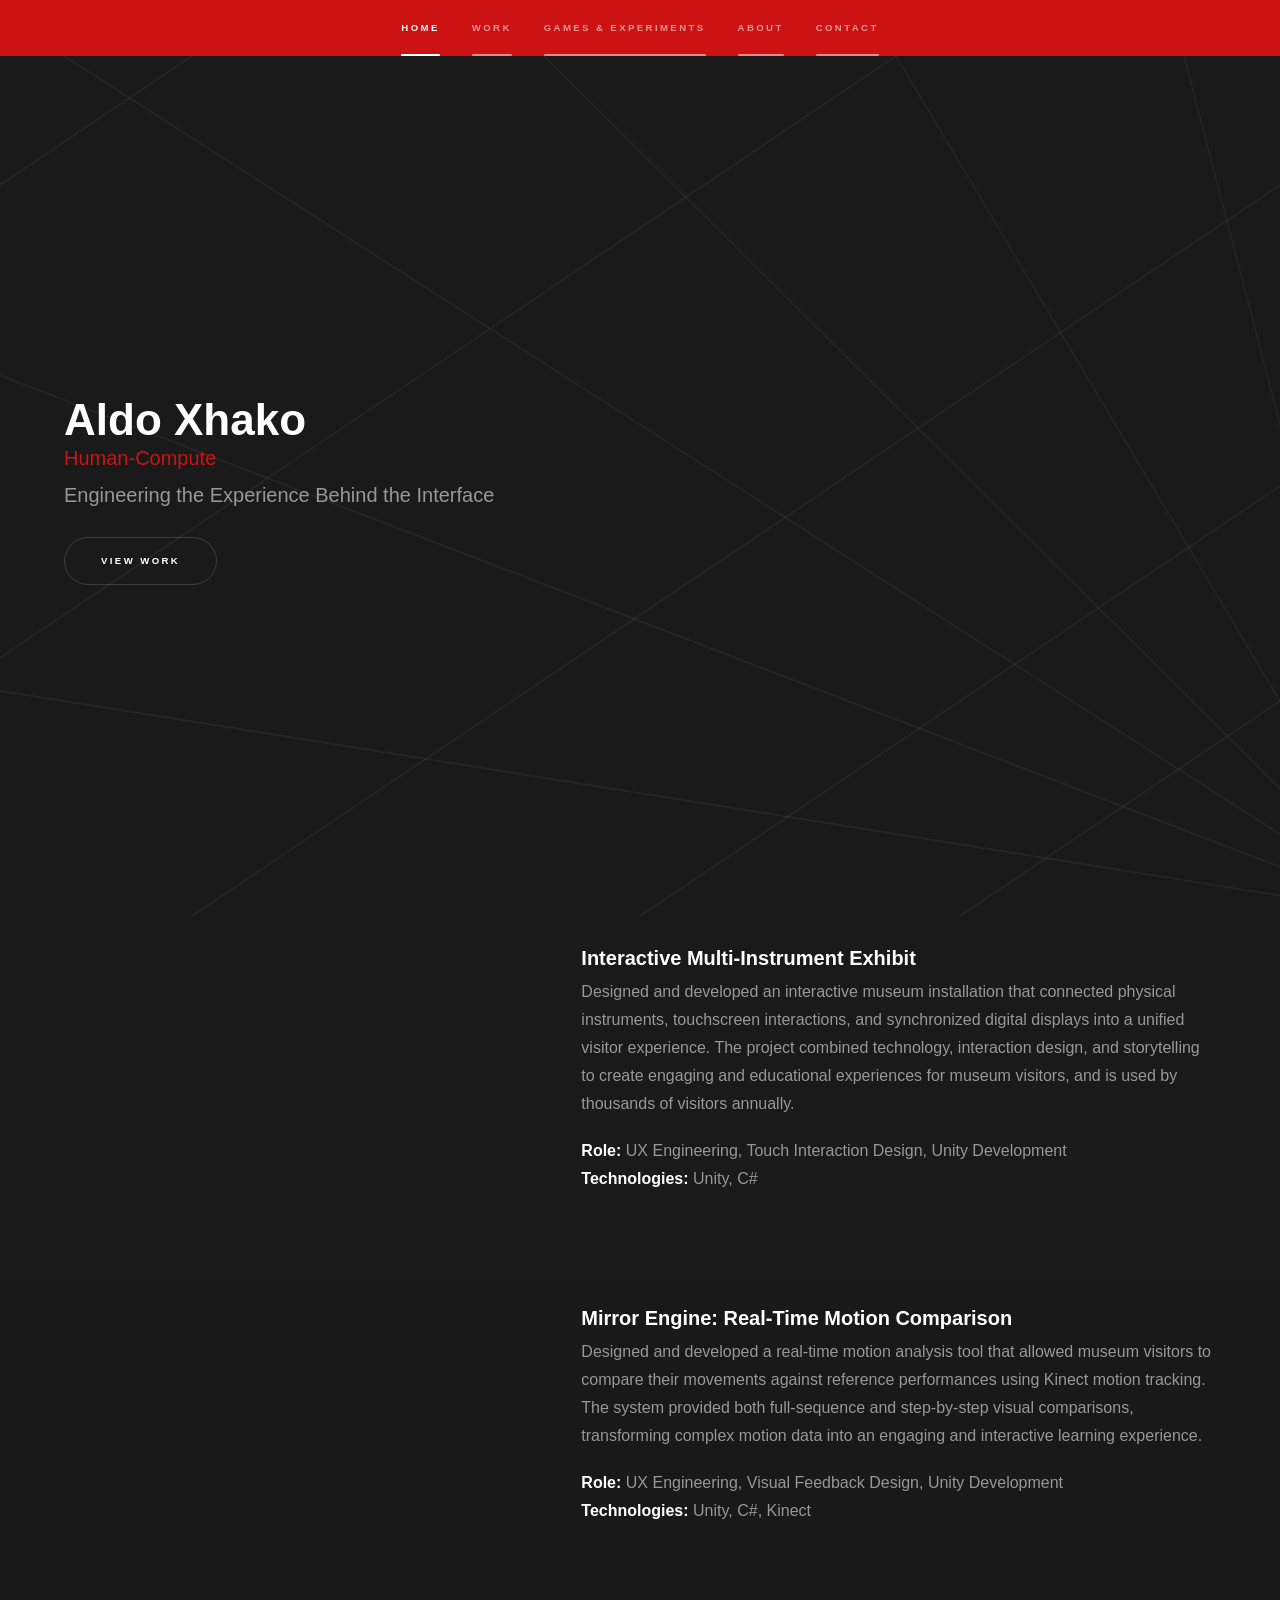
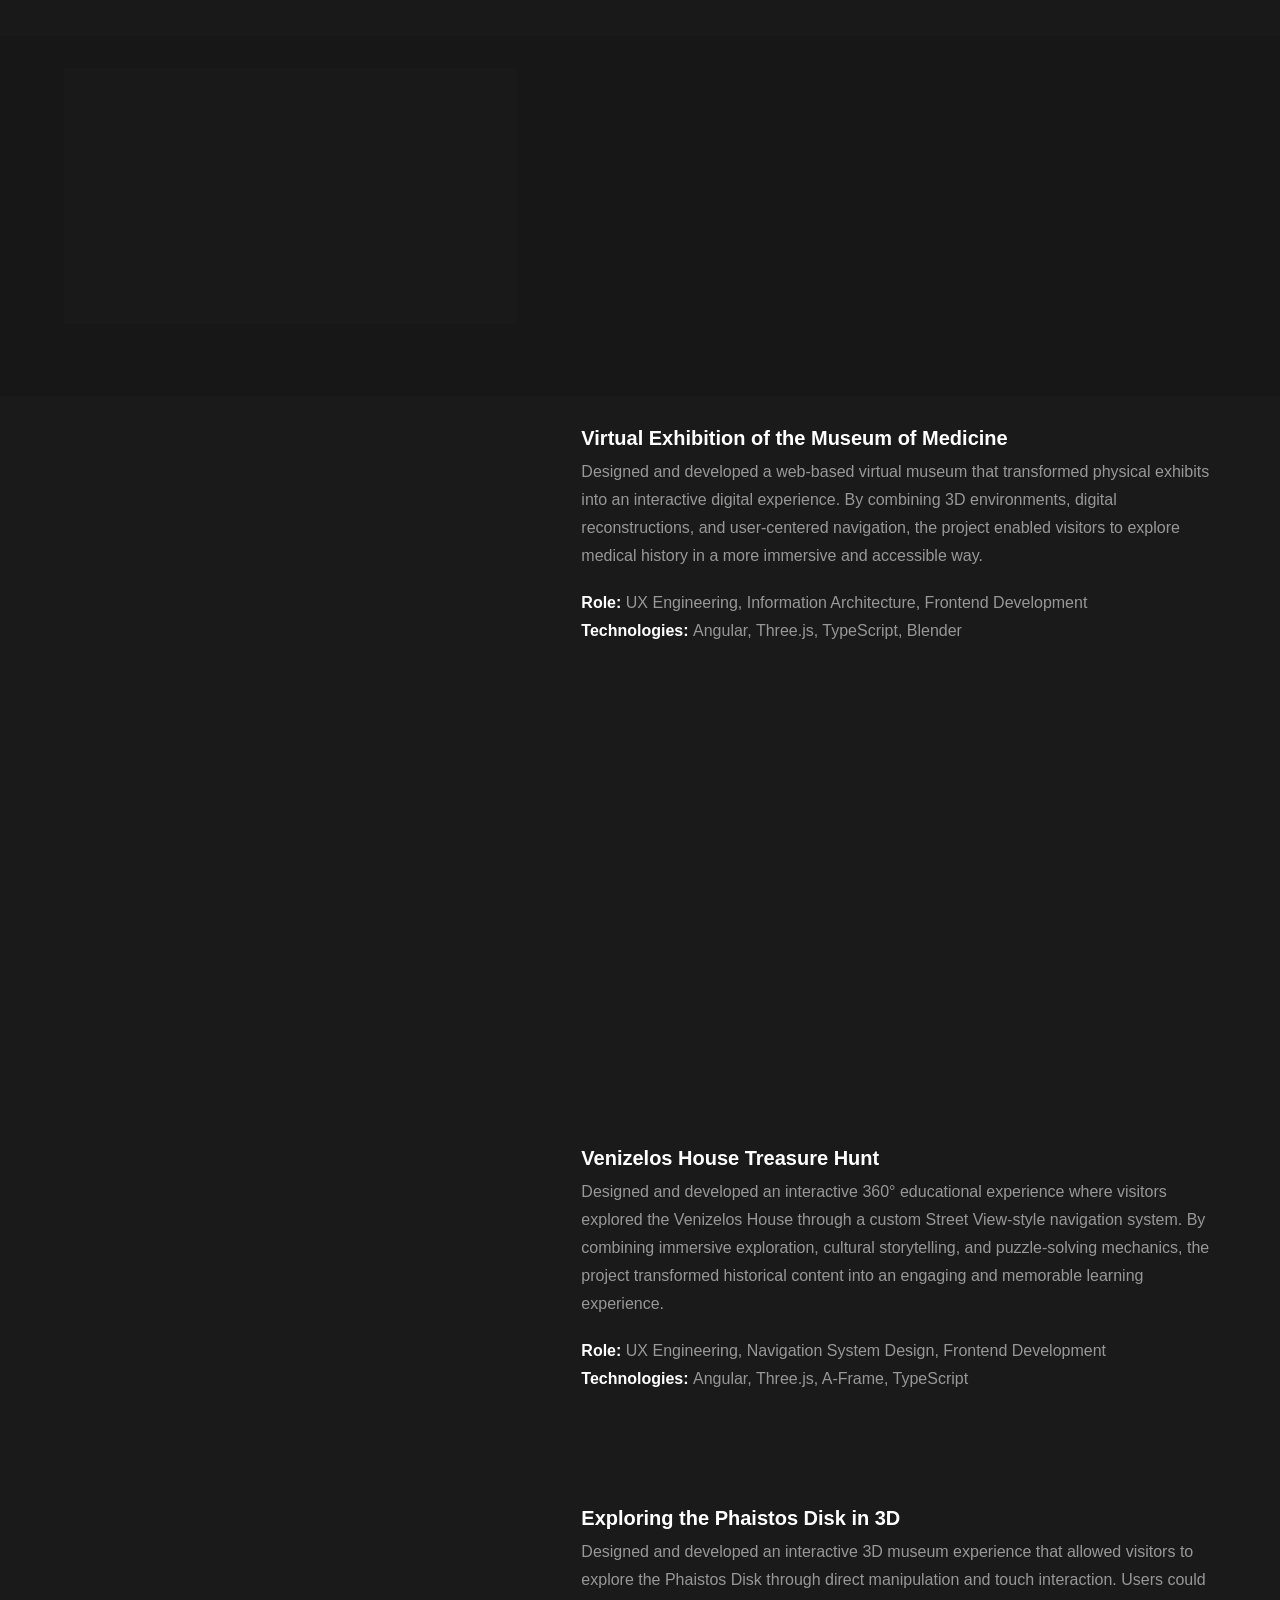
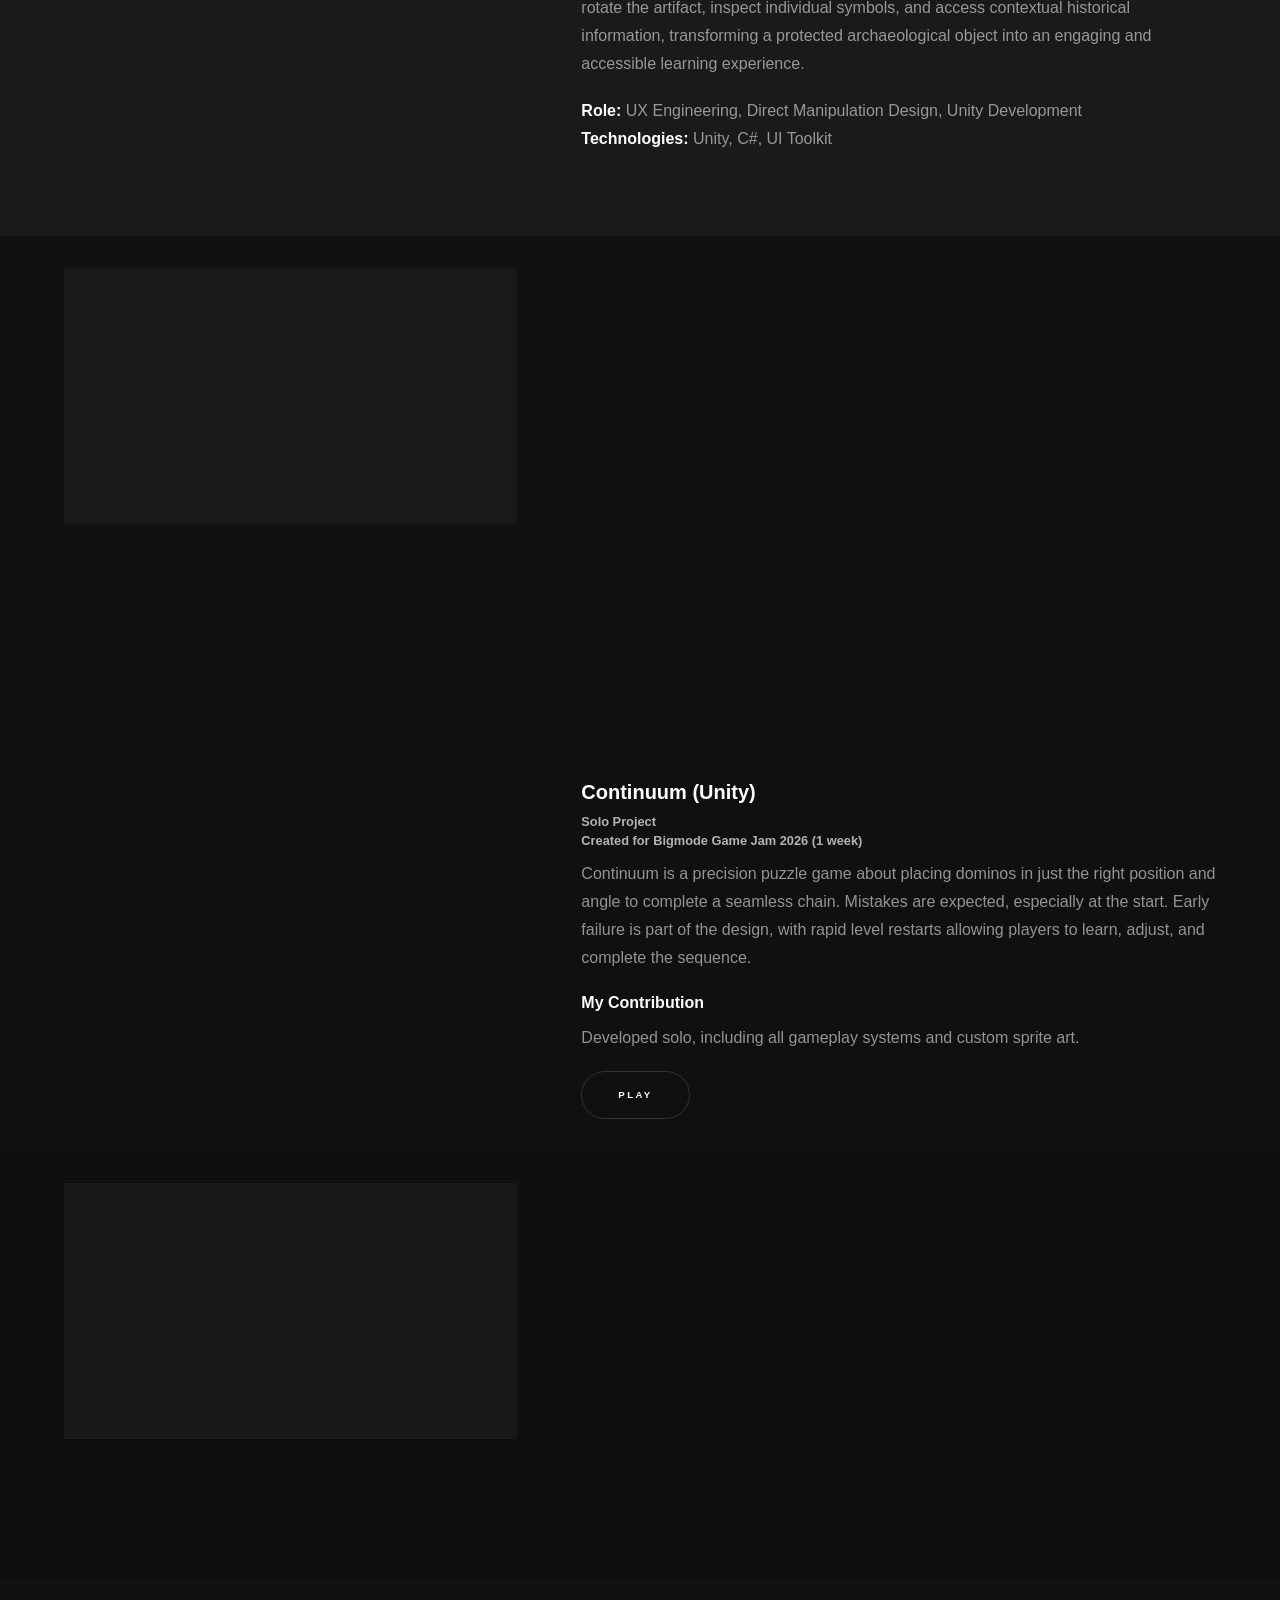
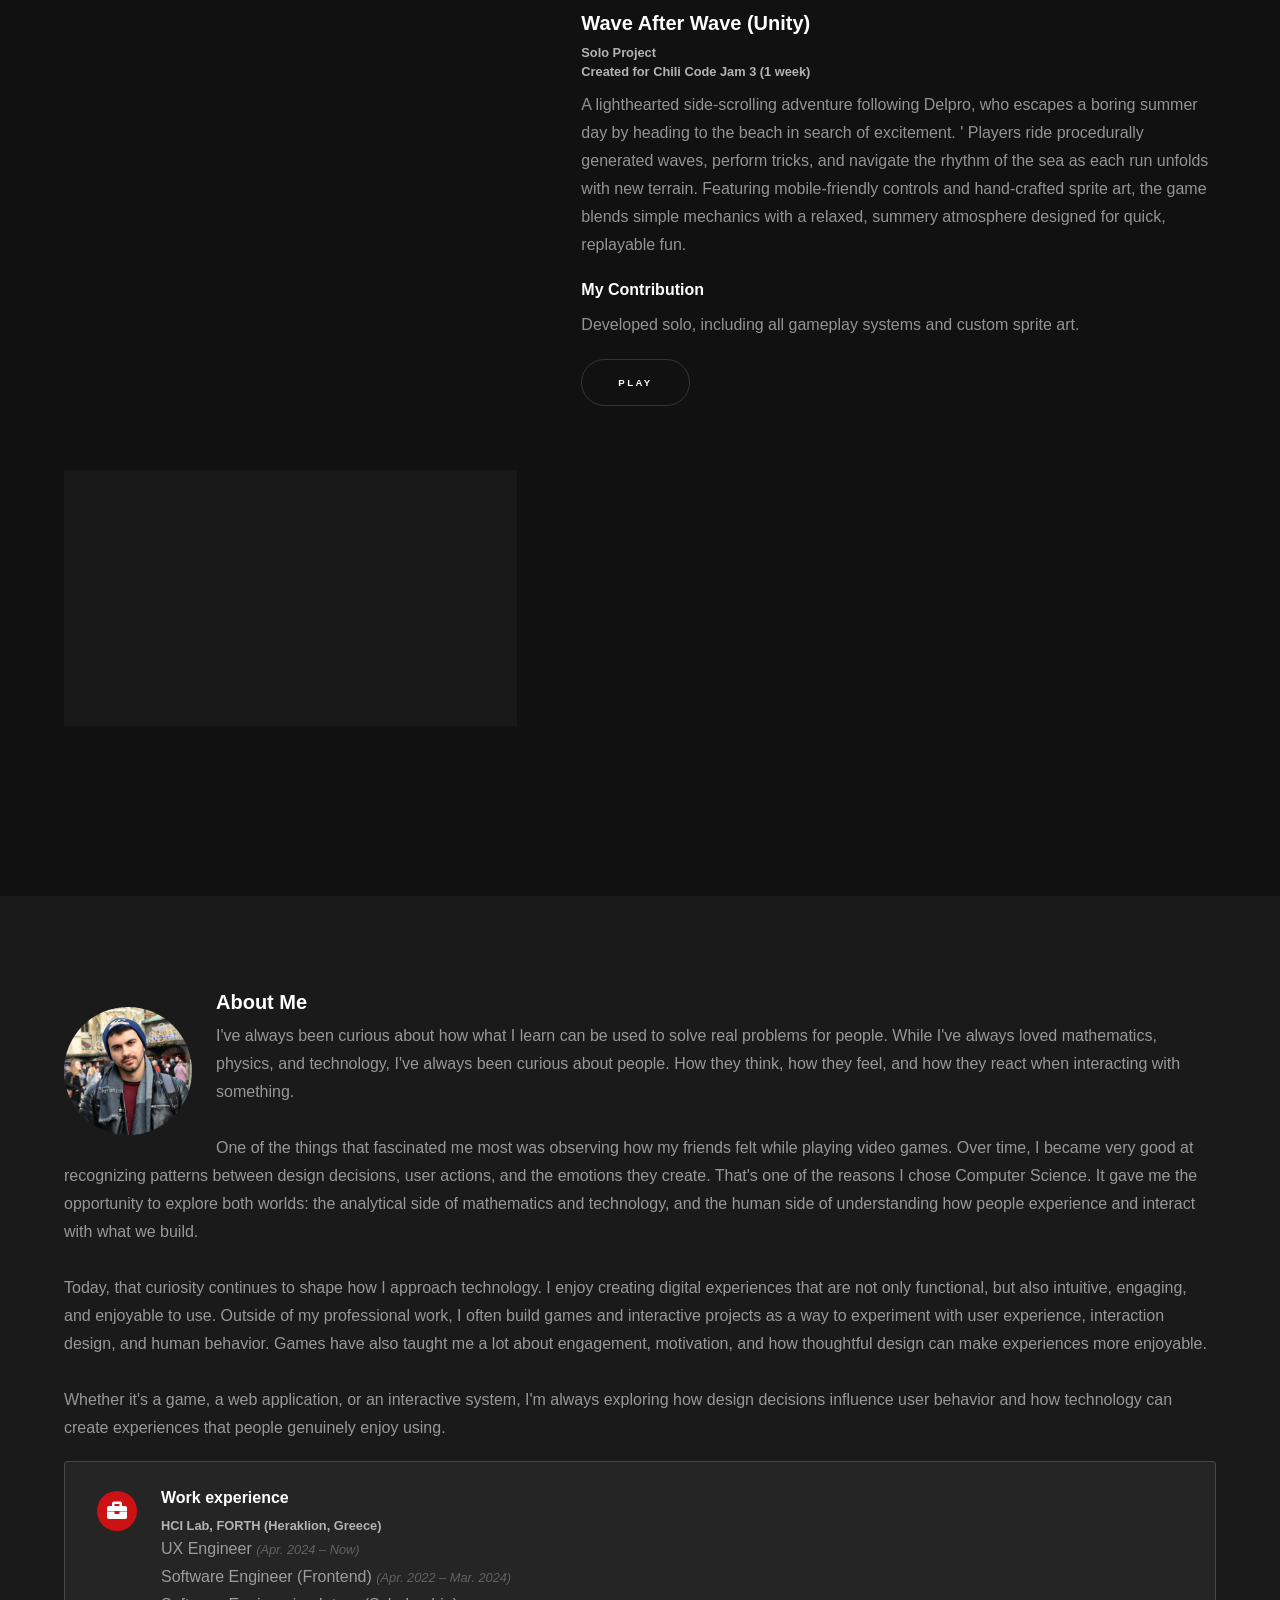
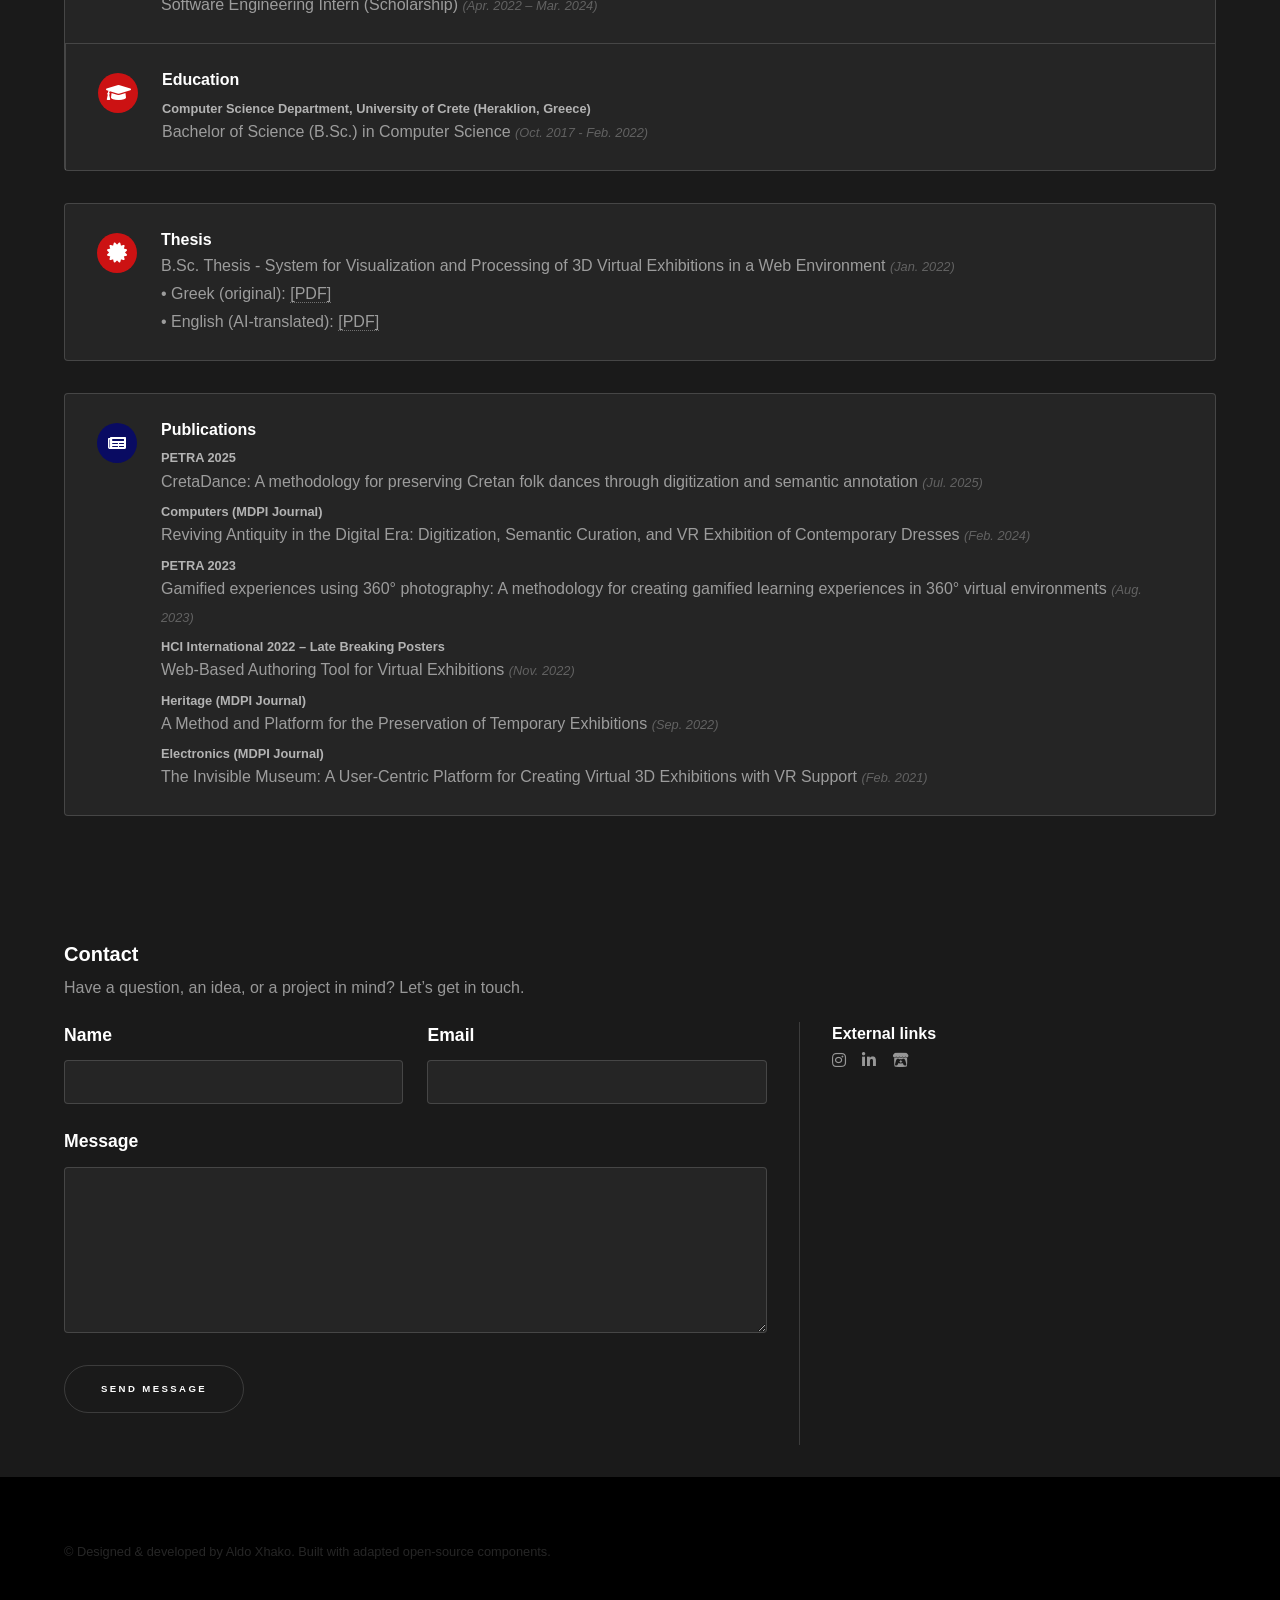
==== commit 4fd72ff7: "fixed load bug" ====
--- a/index.html
+++ b/index.html
@@ -466,6 +466,5 @@
 		<script src="assets/js/breakpoints.min.js"></script>
 		<script src="assets/js/util.js"></script>
 		<script src="assets/js/main.js"></script>
-
 	</body>
 </html>
--- a/assets/css/main.css
+++ b/assets/css/main.css
@@ -4167,5 +4167,4 @@
   #jobTitle{
 	margin: -0.6em 0 -0.5em 0;
 	color: #CC1213;
-	opacity: 0.8;
   }
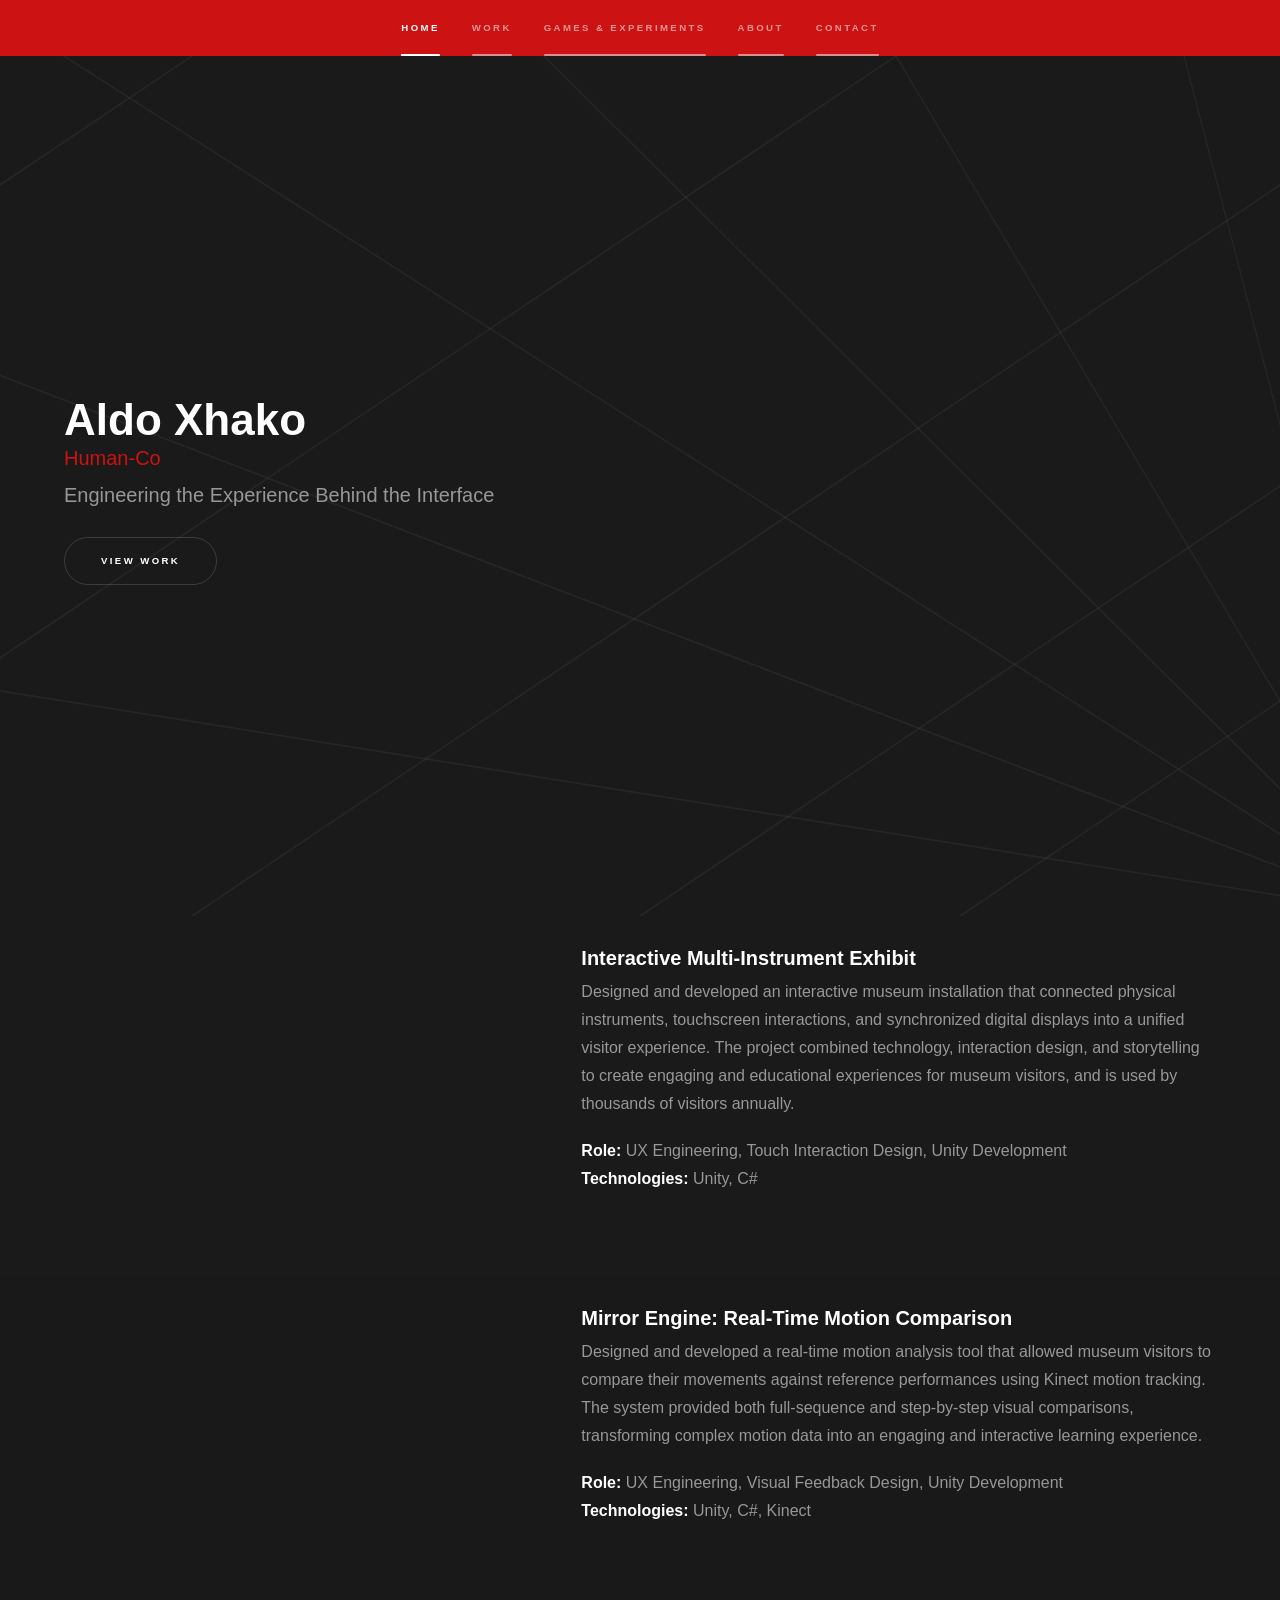
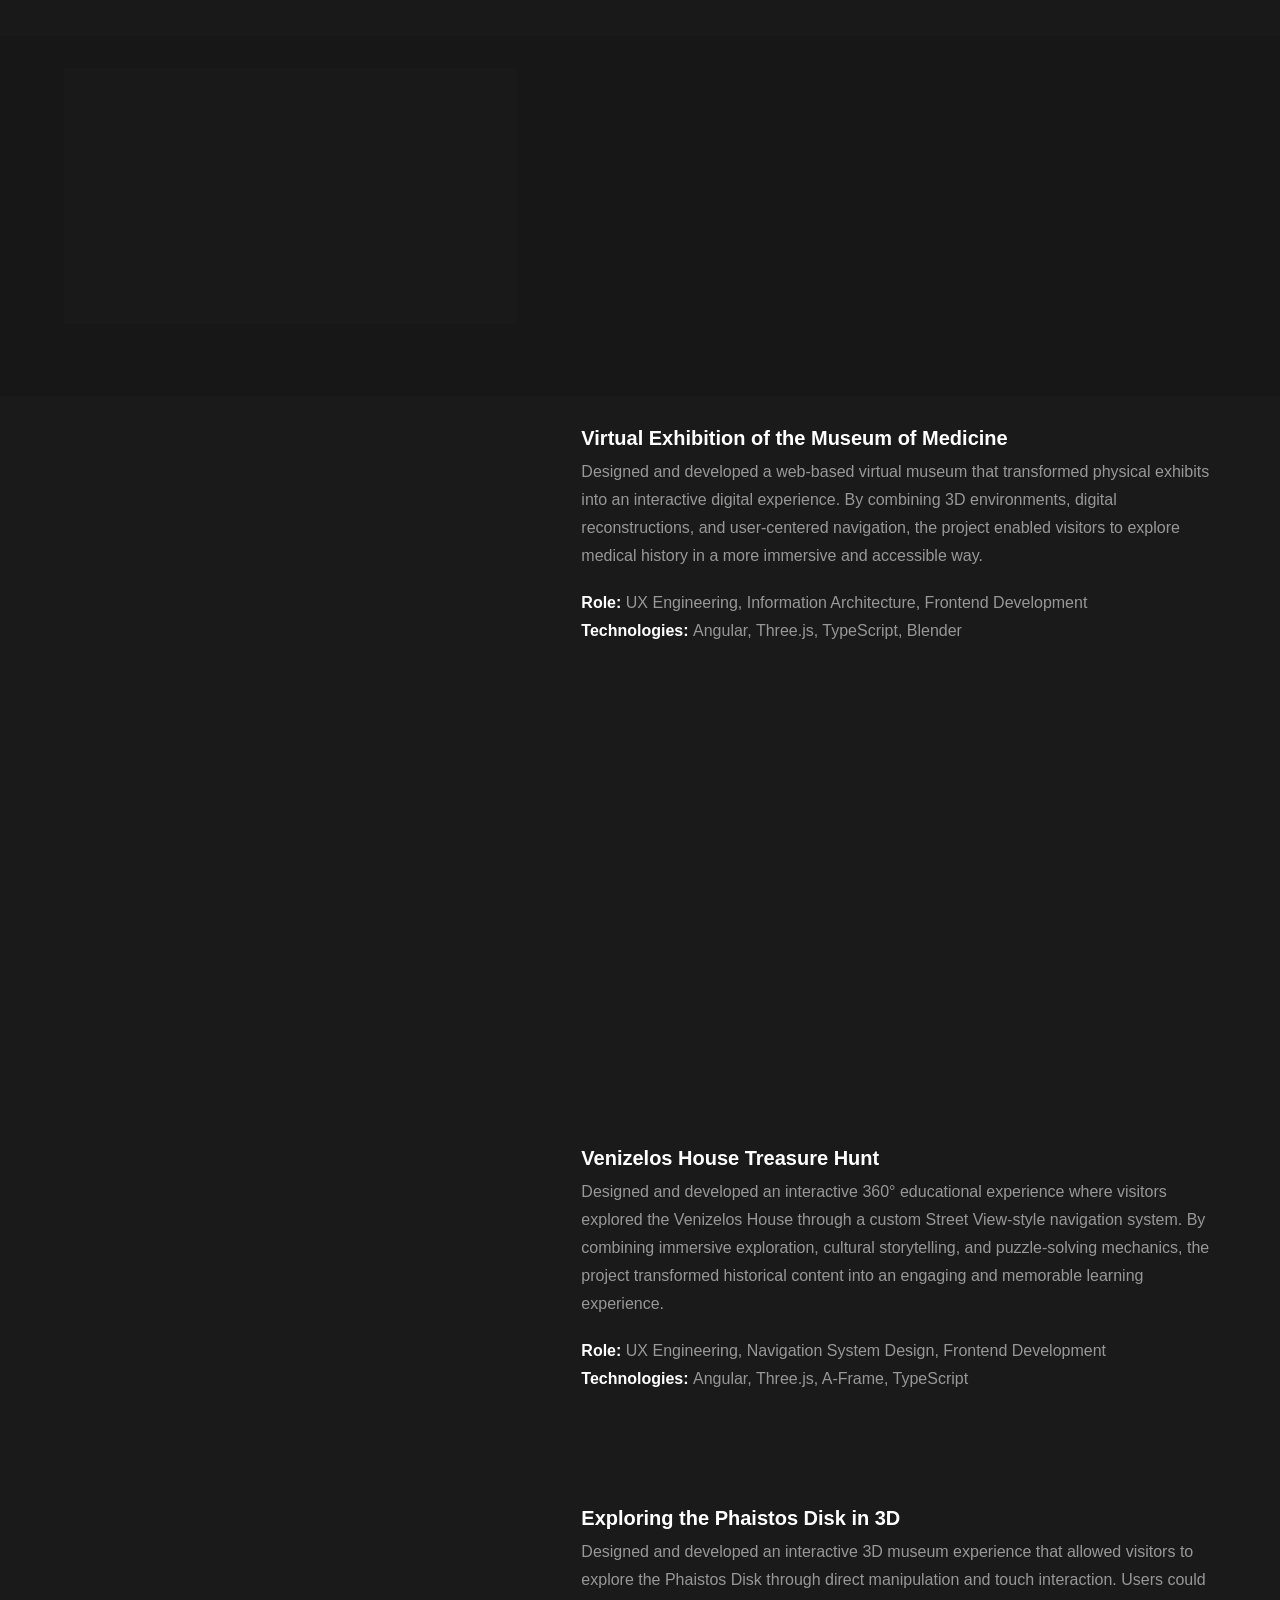
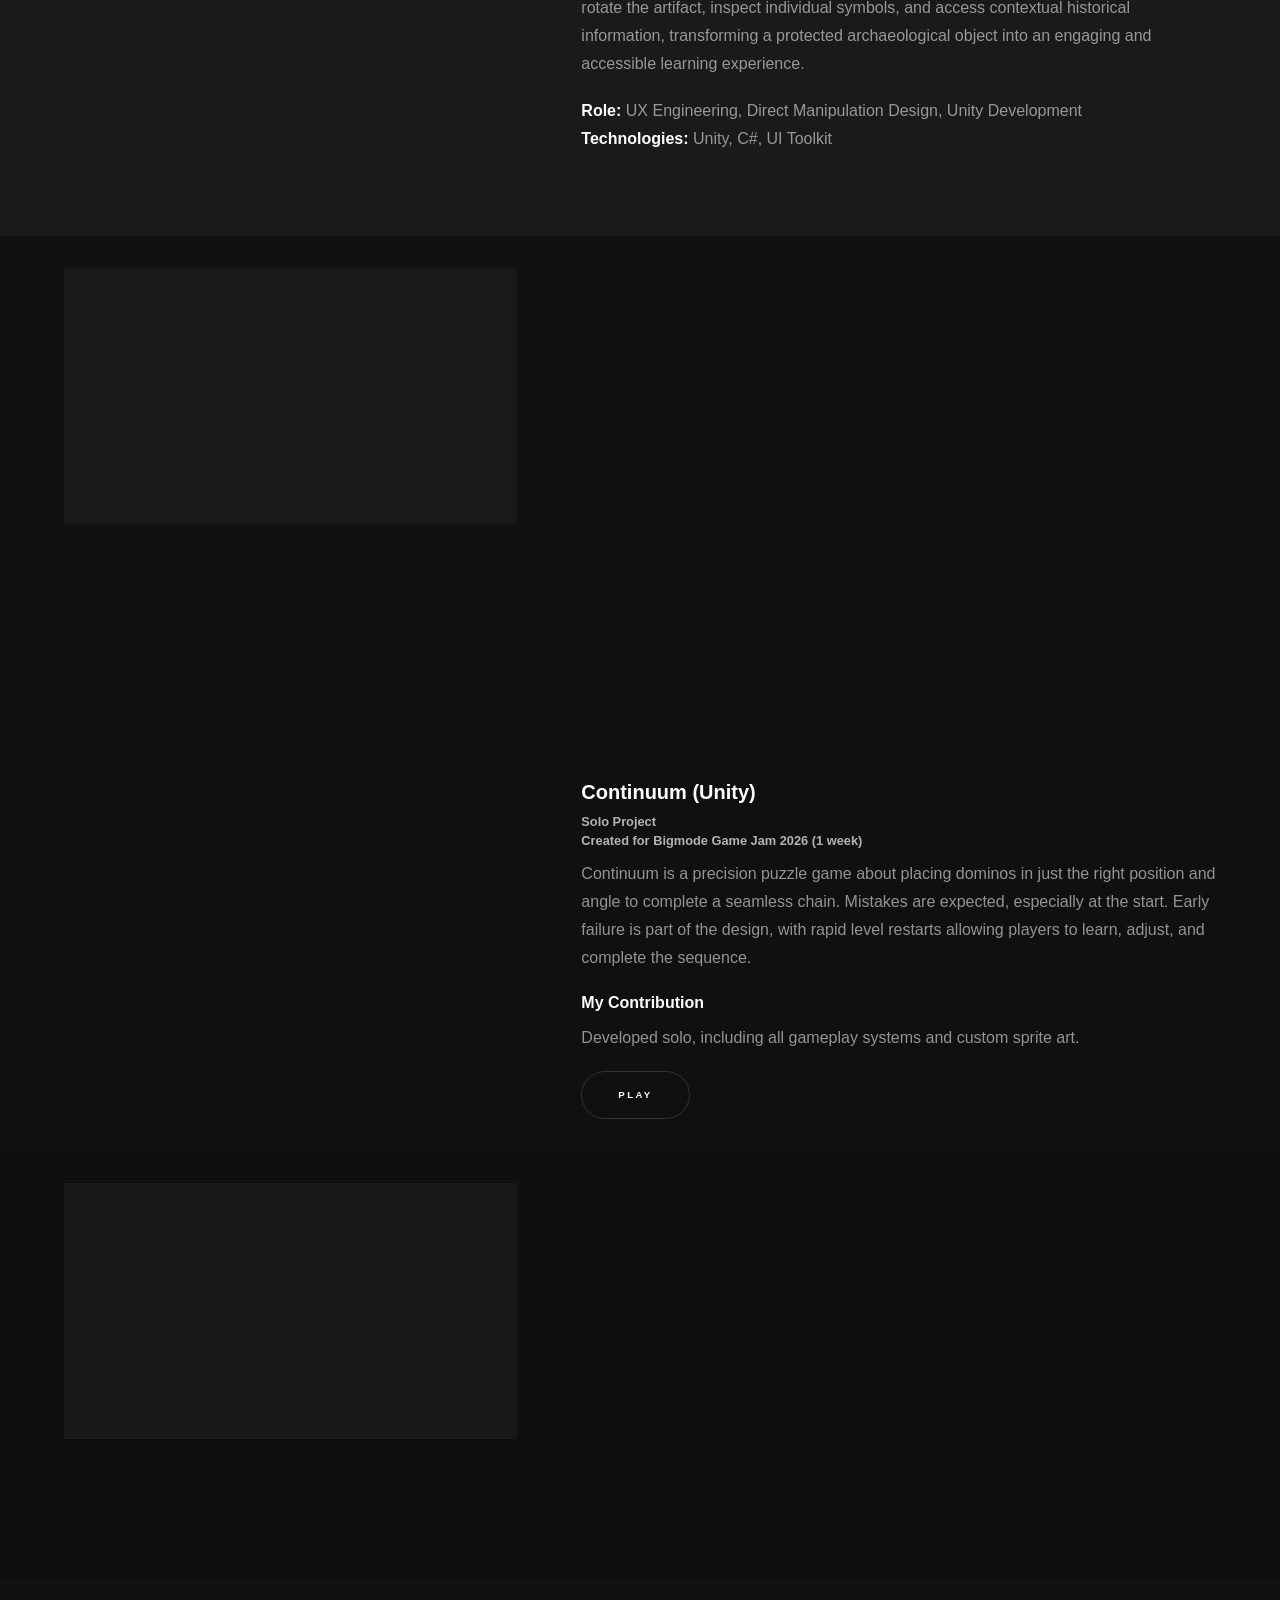
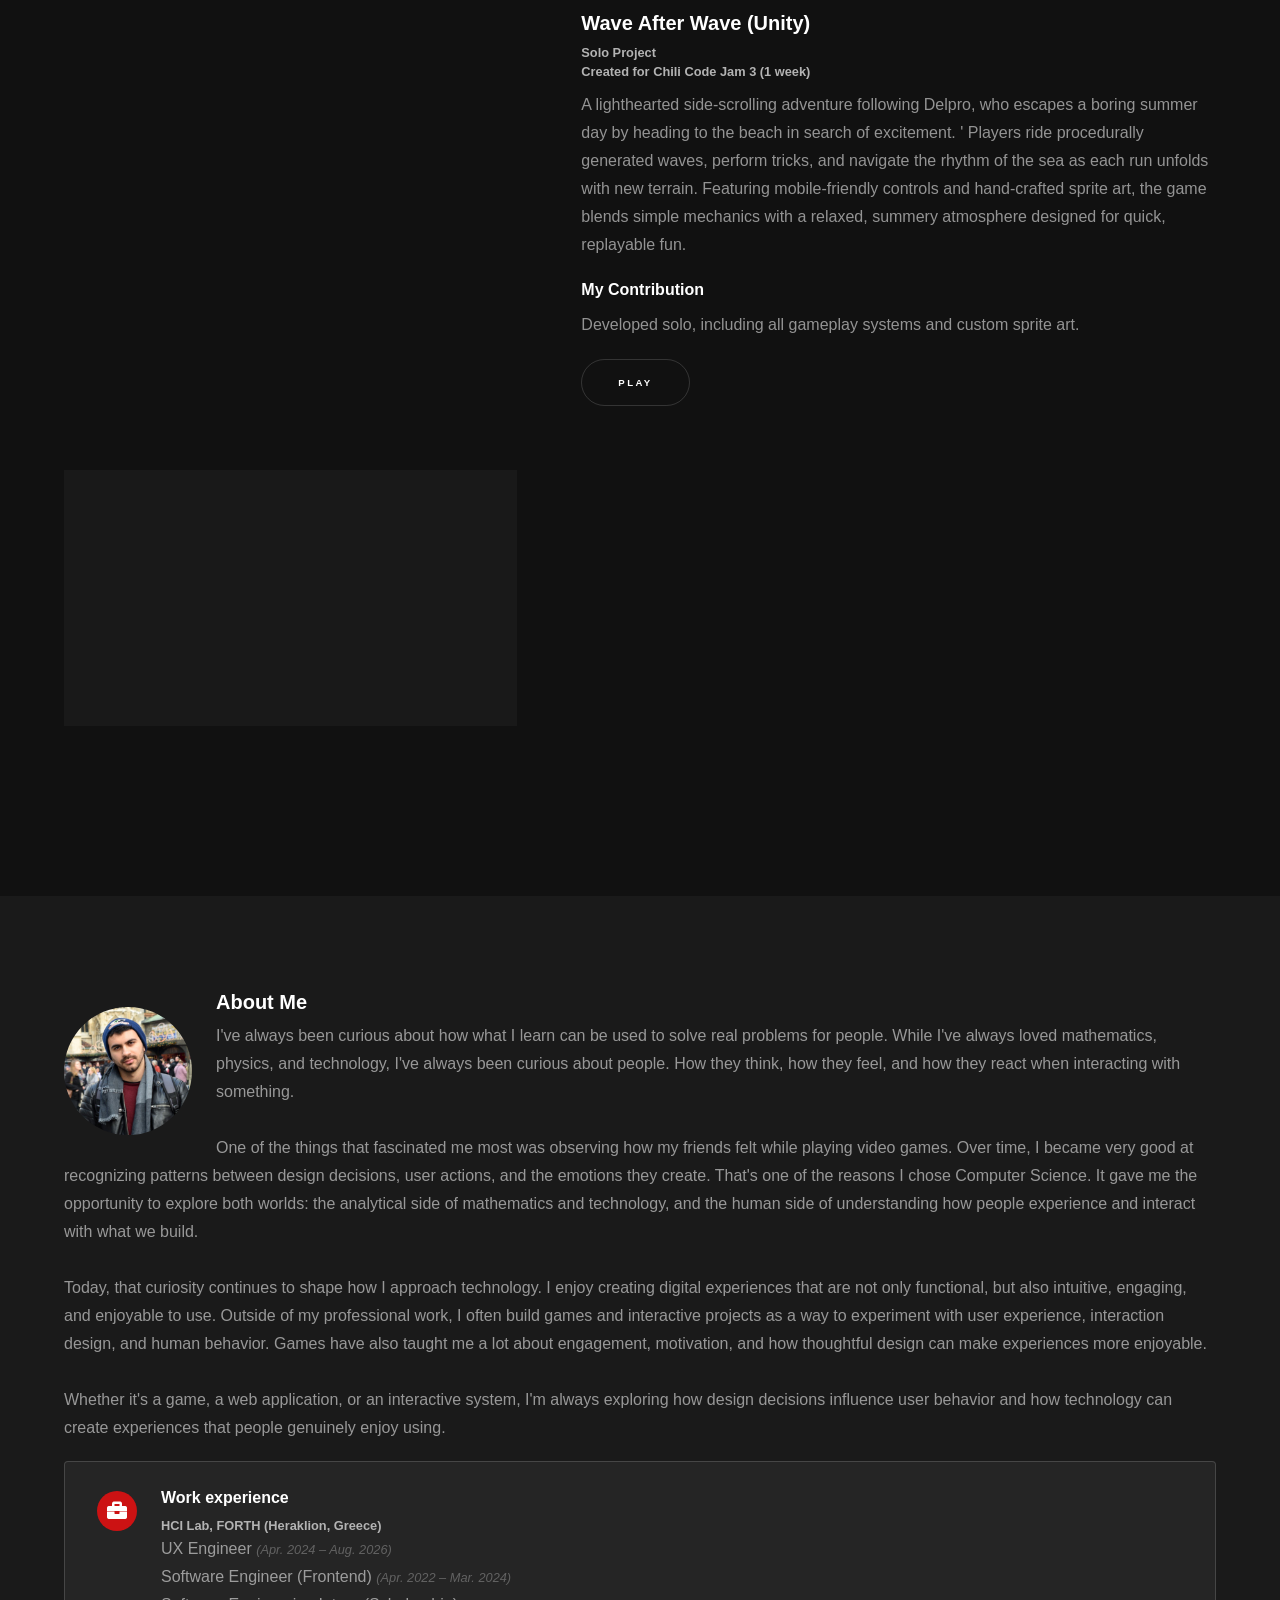
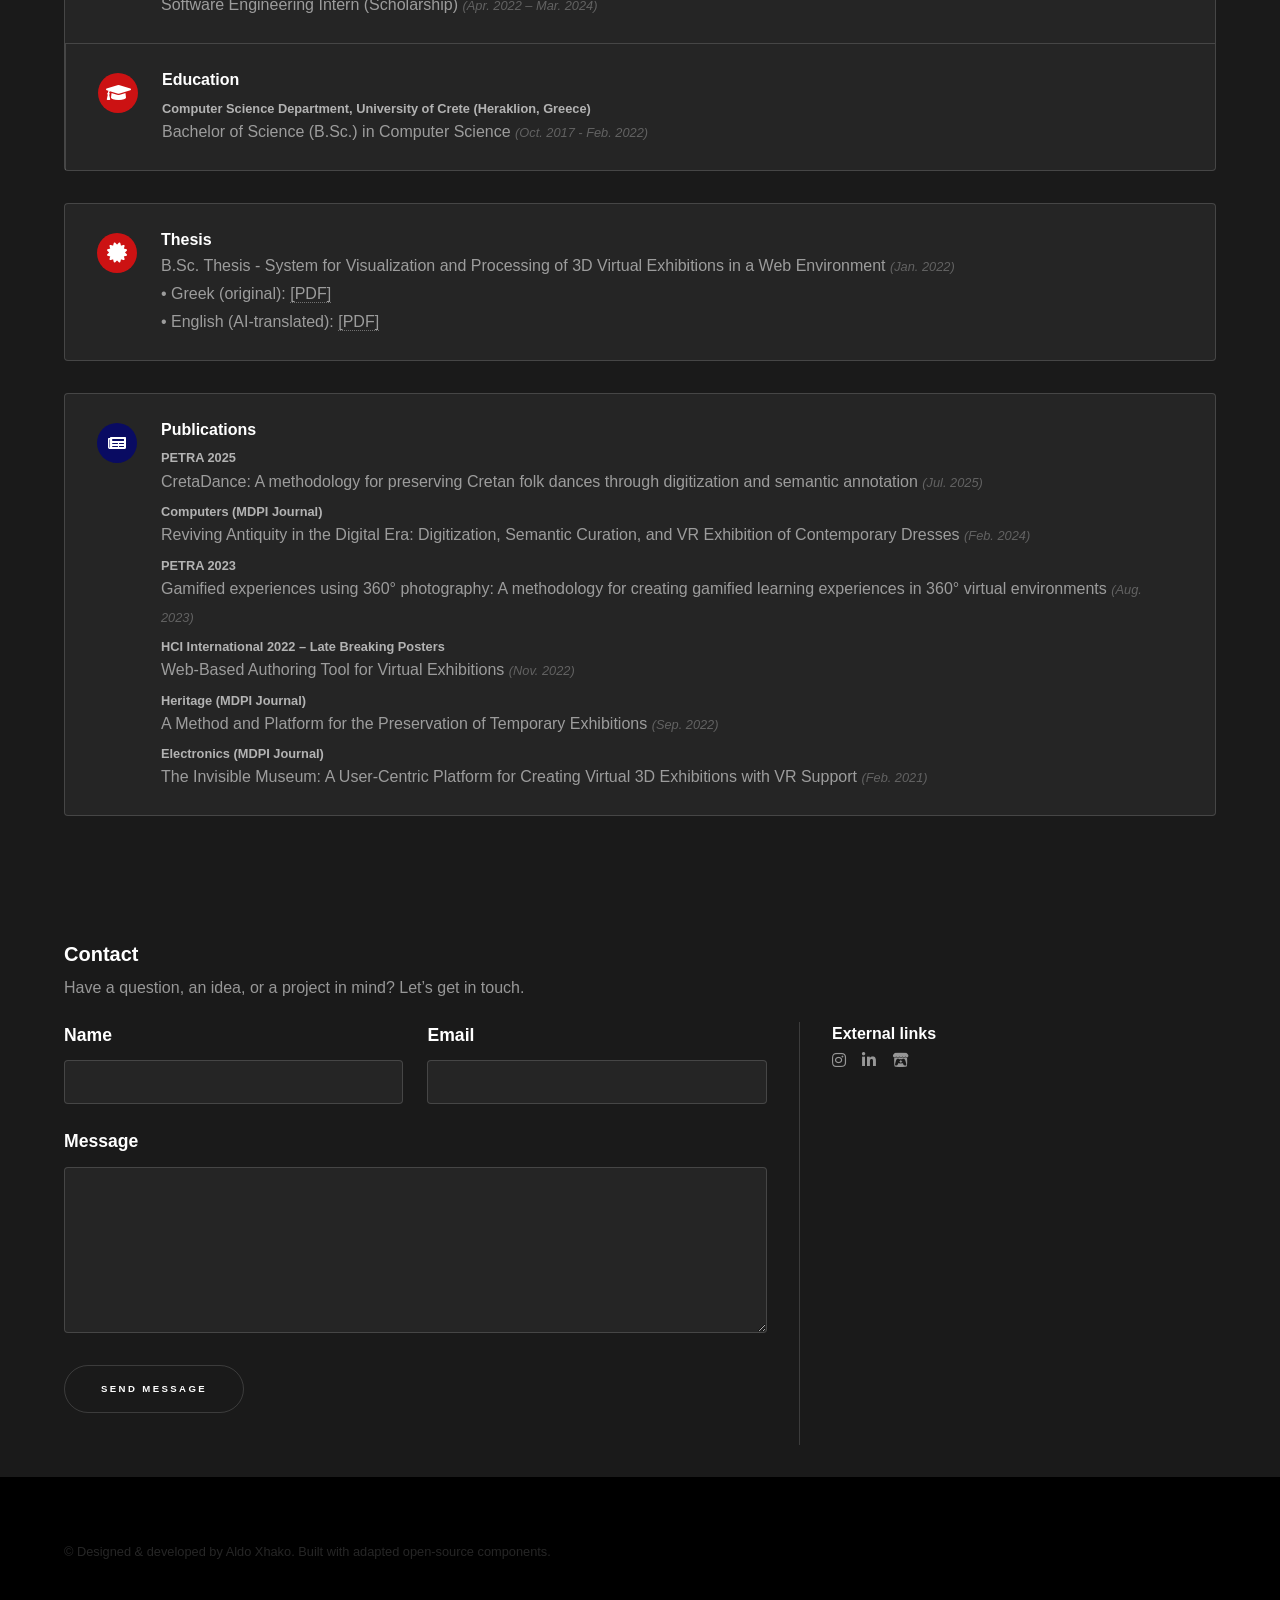
==== commit 23d66d48: "updated work dates" ====
--- a/index.html
+++ b/index.html
@@ -342,7 +342,7 @@
 							<span class="icon solid major fa-briefcase"></span>
 							<h3>Work experience</h3>
 							<h5>HCI Lab, FORTH (Heraklion, Greece)</h5>
-							<p>UX Engineer <i>(Apr. 2024 – Now)</i></p>
+							<p>UX Engineer <i>(Apr. 2024 – Aug. 2026)</i></p>
 							<p>Software Engineer (Frontend) <i>(Apr. 2022 – Mar. 2024)</i></p>
 							<p>Software Engineering Intern (Scholarship) <i>(Apr. 2022 – Mar. 2024)</i></p>
 						</section>
